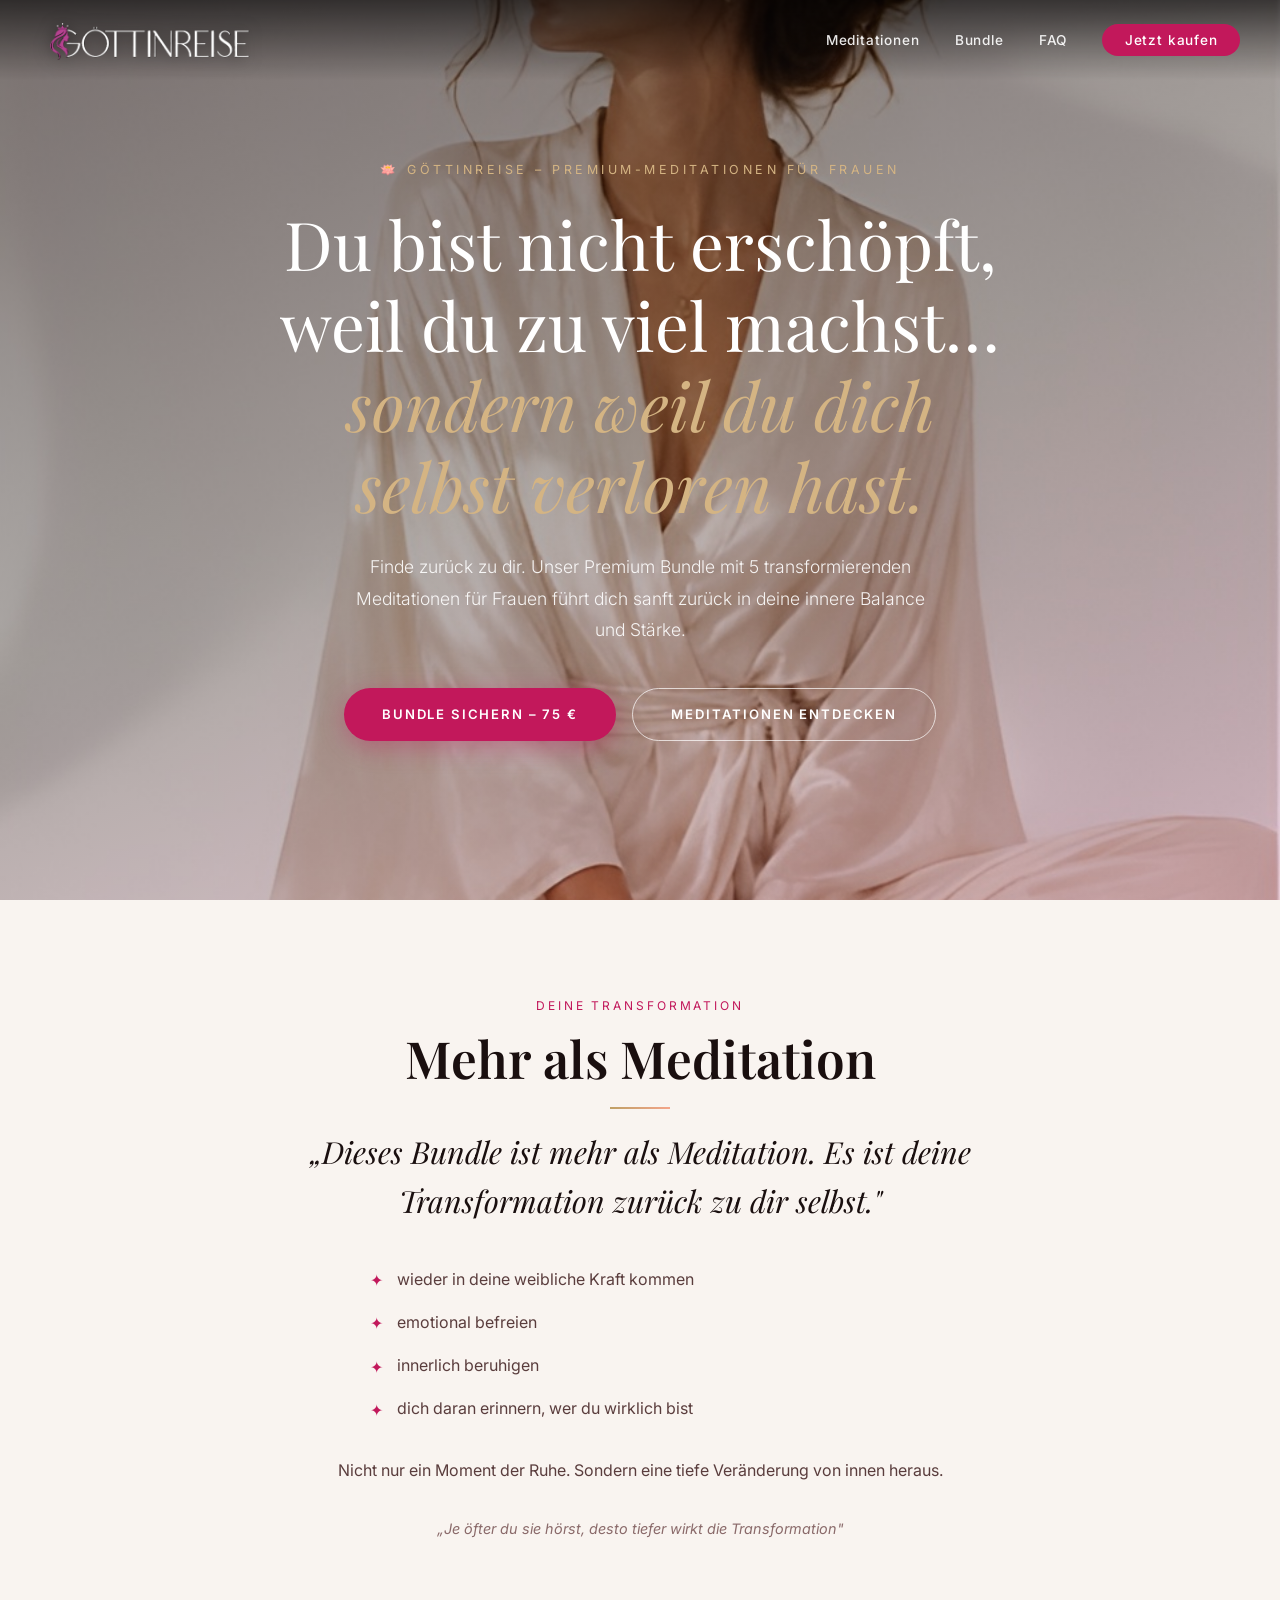
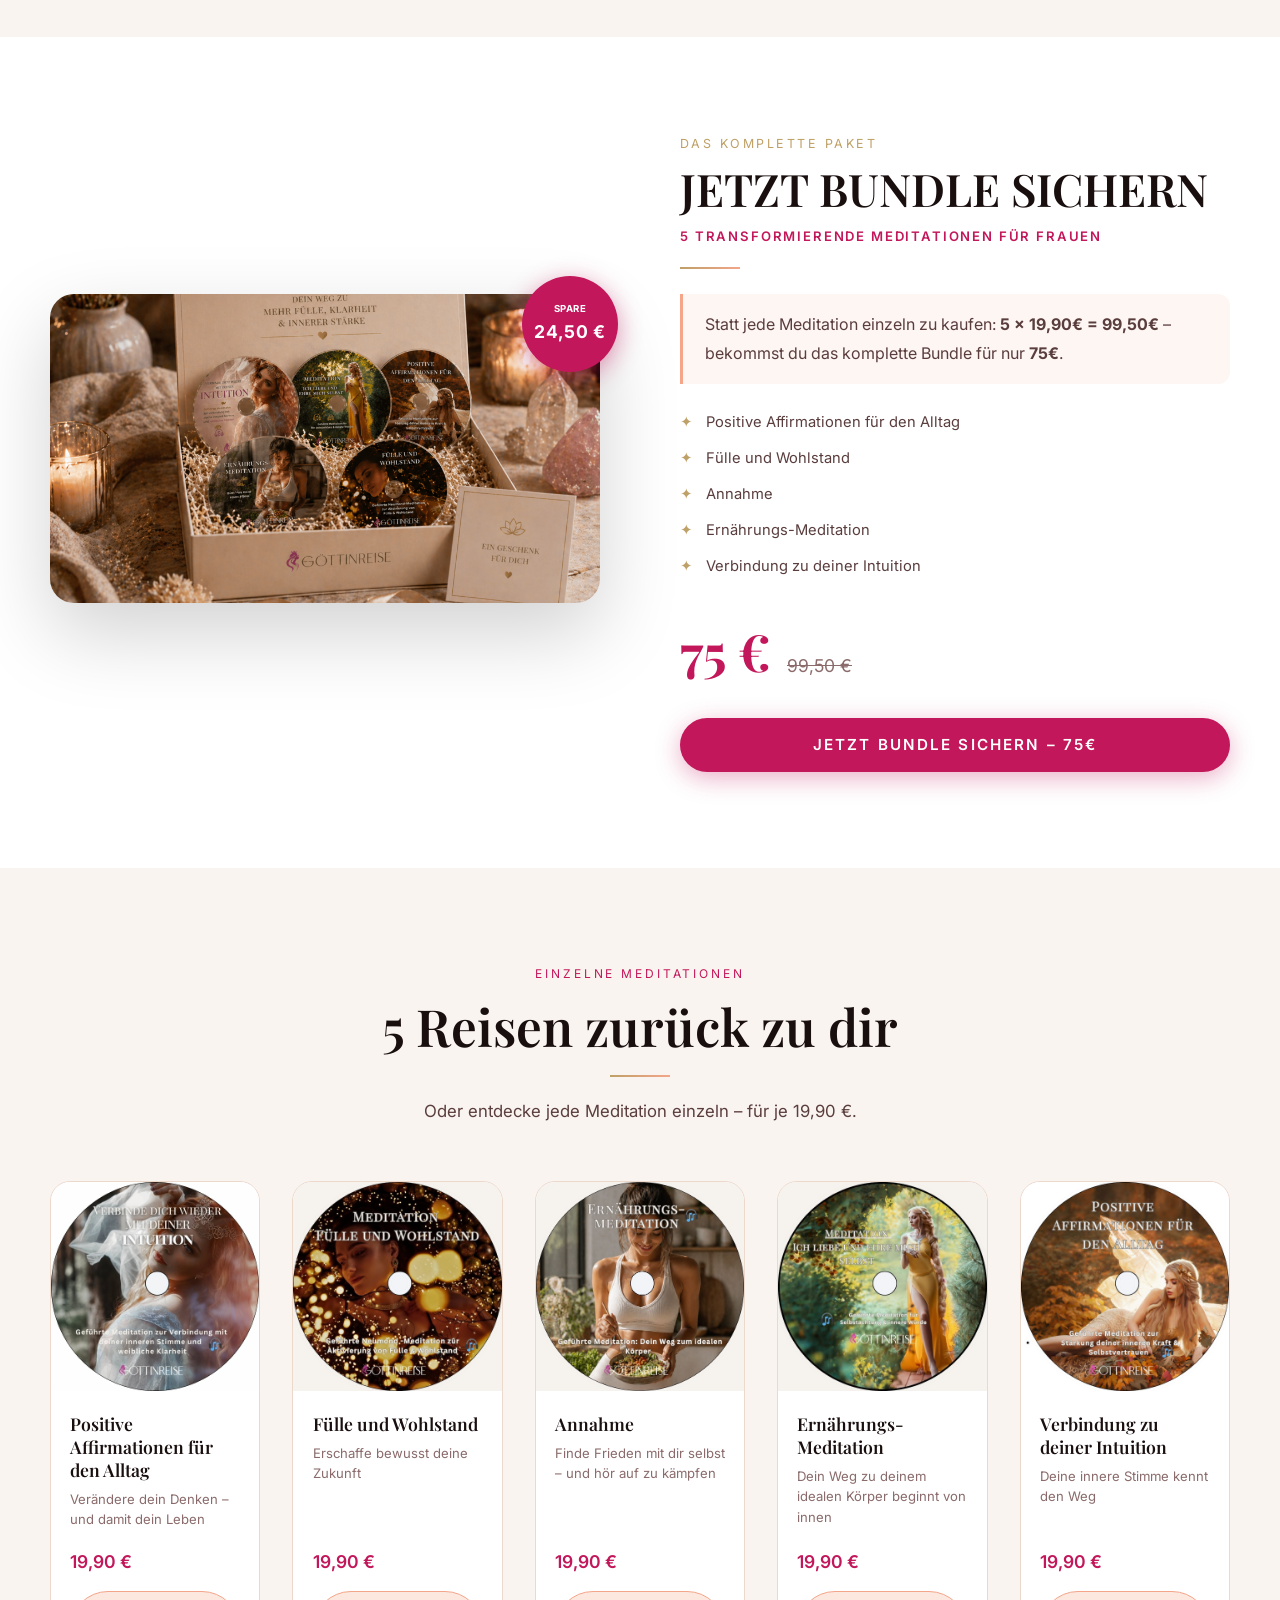
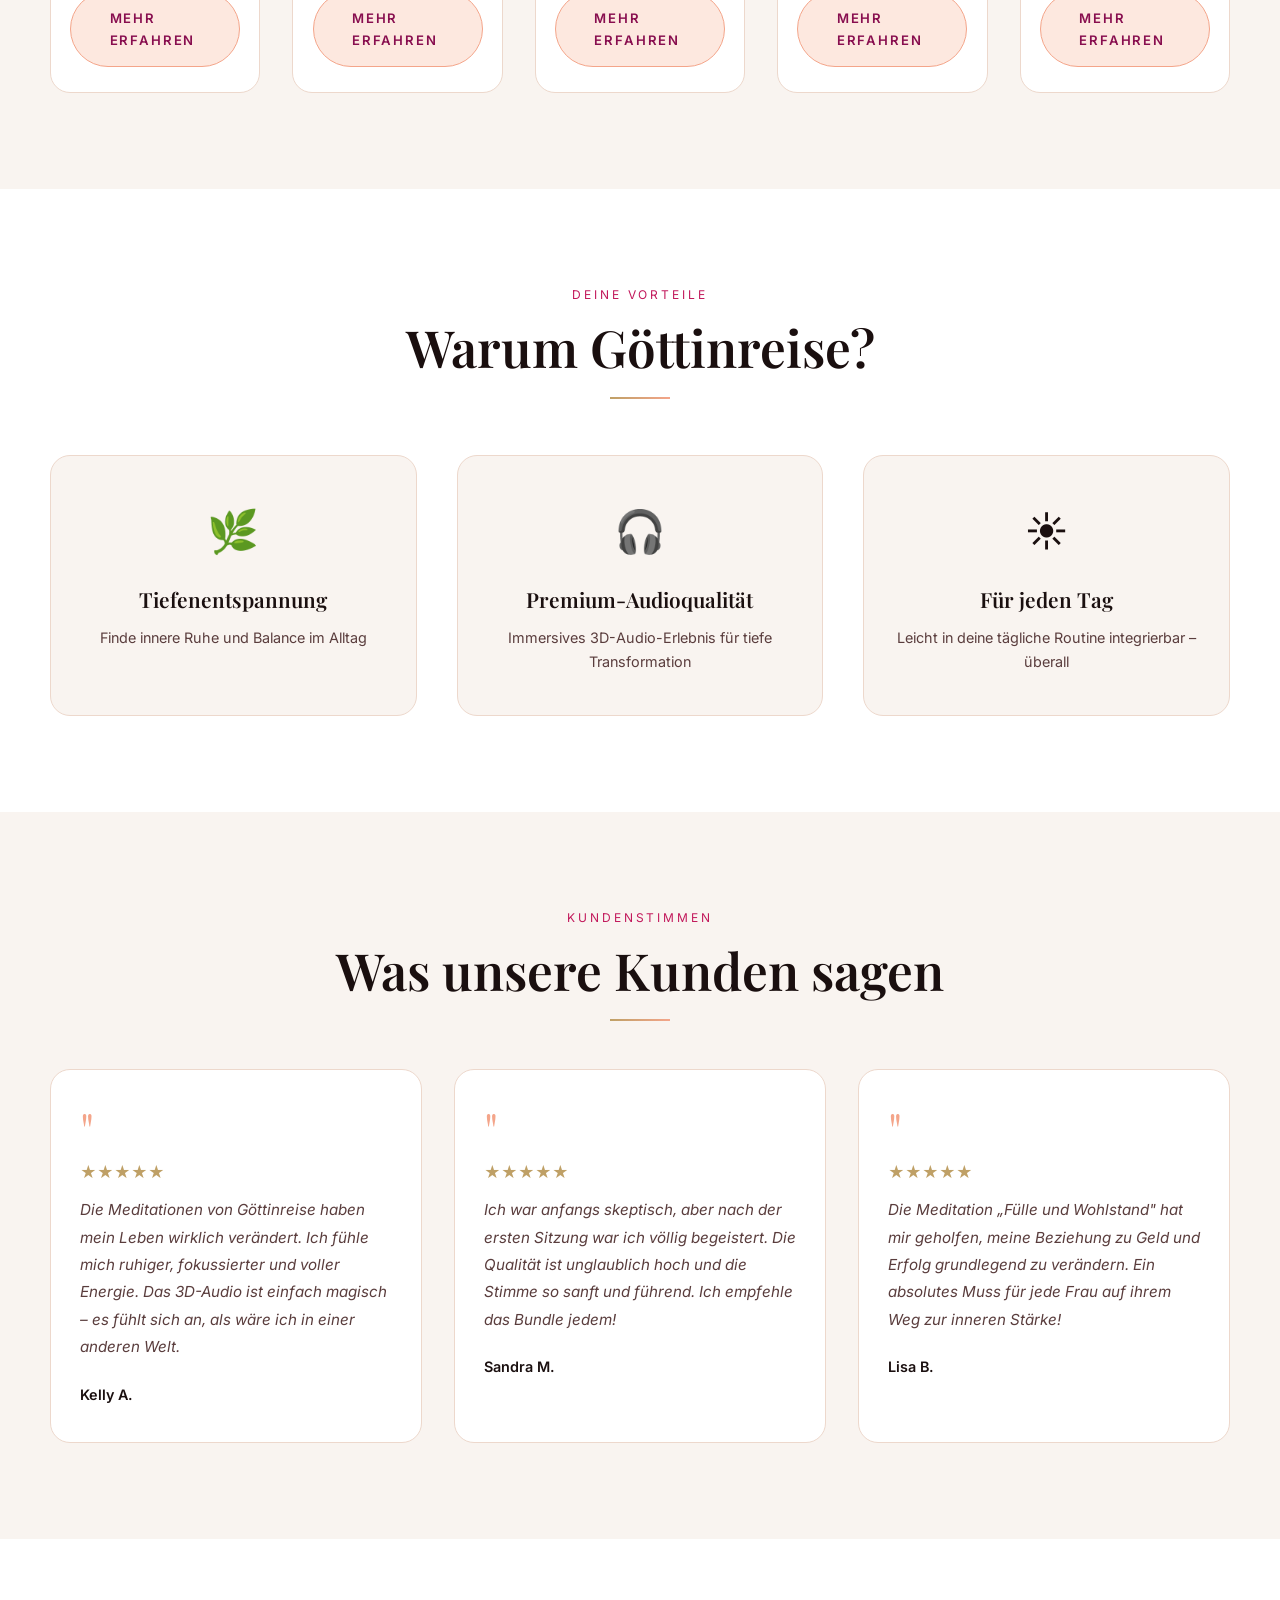
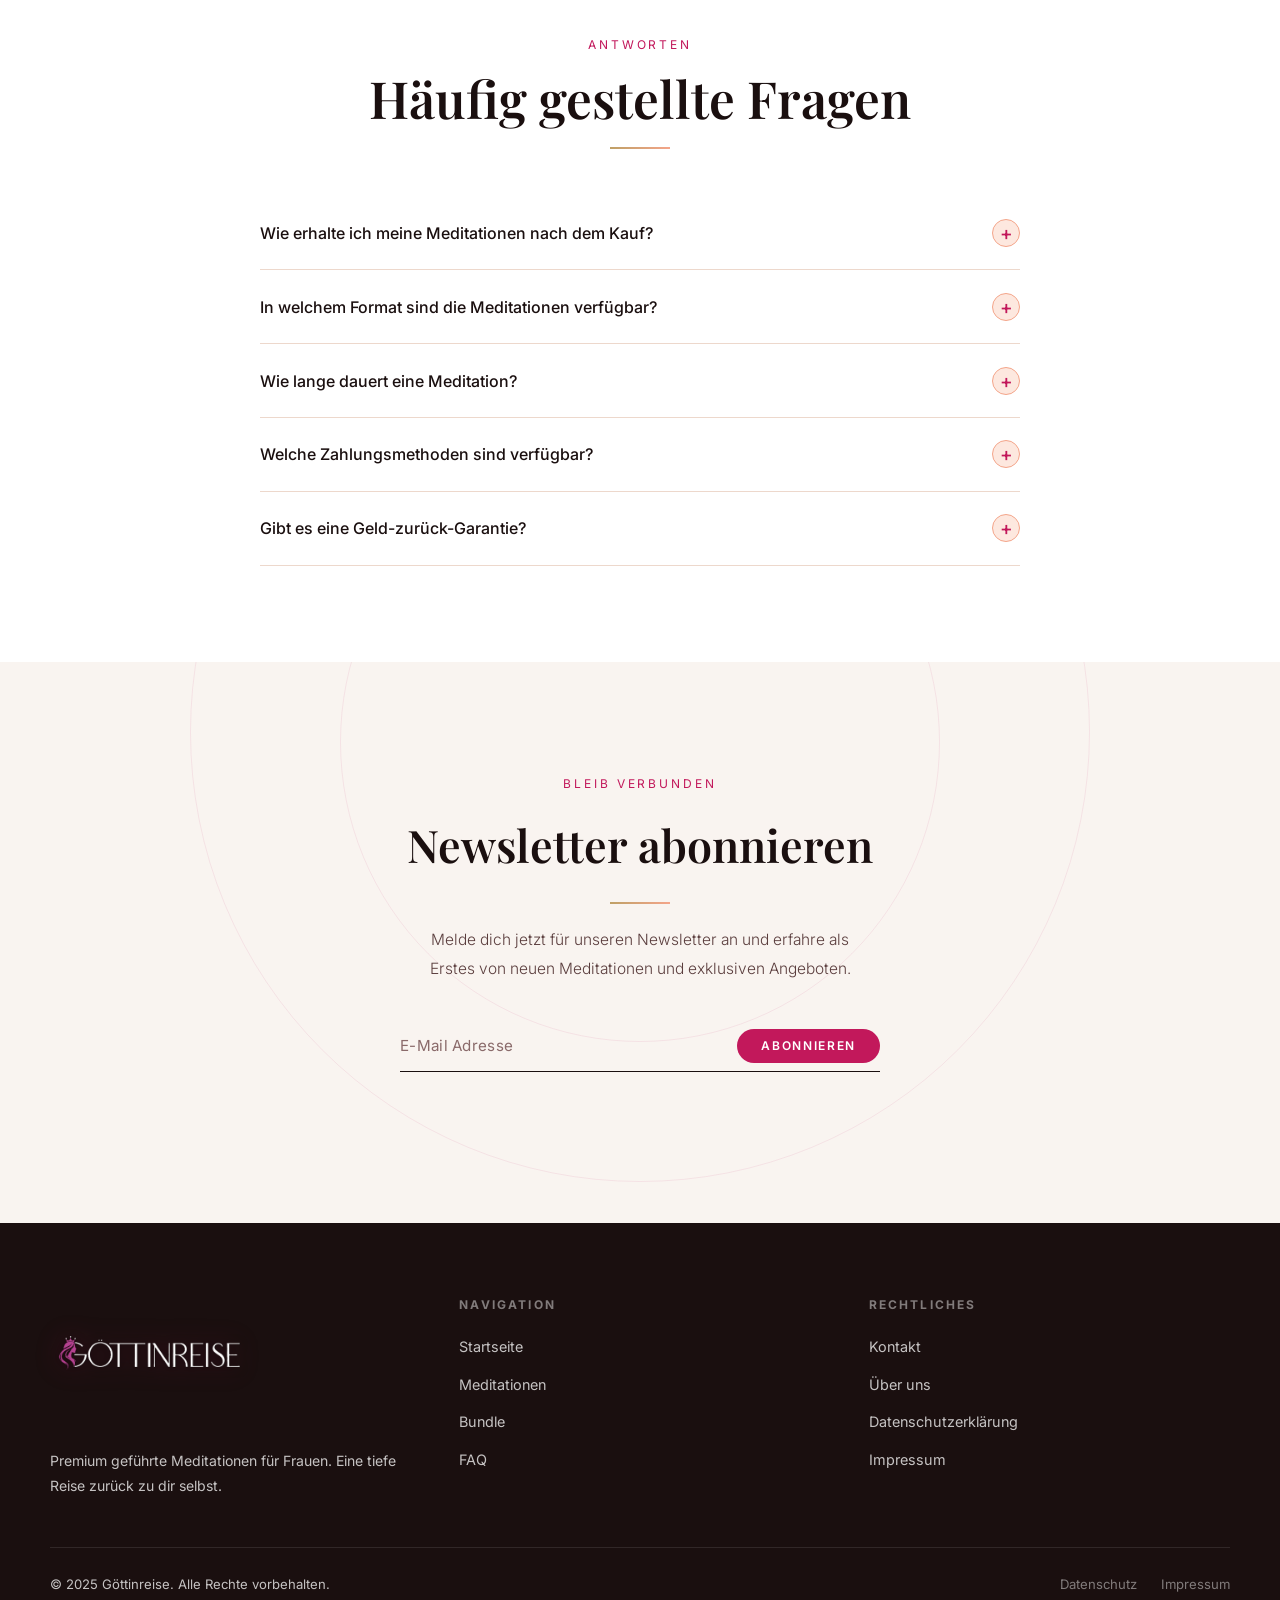
==== index.html @ fdd69be2 "version3.0 added newsletter" ====
<!DOCTYPE html>
<html lang="de">

<head>
  <meta charset="UTF-8" />
  <meta name="viewport" content="width=device-width, initial-scale=1.0" />
  <title>Göttinreise – Premium-Meditationen für Frauen | Innere Stärke & Transformation</title>
  <meta name="description" content="5 transformierende Meditationen für Frauen. Finde zurück zu dir – mit Positive Affirmationen, Fülle & Wohlstand, Annahme, Ernährungs-Meditation und Intuition. Jetzt als Bundle für 75€." />
  <link rel="stylesheet" href="style.css" />
</head>

<body>

  <!-- NAVBAR -->
  <nav class="navbar" id="navbar">
    <a href="index.html" class="nav-logo">
      <!-- logo-white: visible on transparent (hero) state -->
      <img src="images/logo-white.png" alt="Göttinreise Logo" class="logo-white" />
      <!-- logo-black: visible when navbar is solid white (scrolled) -->
      <img src="images/logo-black.png" alt="Göttinreise Logo" class="logo-dark" />
    </a>
    <ul class="nav-links" id="navLinks">
      <li><a href="#meditationen">Meditationen</a></li>
      <li><a href="#bundle">Bundle</a></li>
      <li><a href="#faq">FAQ</a></li>
      <li><a href="#bundle" class="nav-cta">Jetzt kaufen</a></li>
    </ul>
    <button class="nav-burger" id="burger" aria-label="Menü öffnen">
      <span></span><span></span><span></span>
    </button>
  </nav>

  <!-- HERO -->
  <section class="hero" id="home">
    <img src="images/hero.png" alt="Frau meditiert bei Sonnenuntergang" class="hero-img" />
    <div class="hero-overlay"></div>
    <div class="hero-content">
      <span class="hero-eyebrow">🪷 Göttinreise – Premium-Meditationen für Frauen</span>
      <h1 class="hero-title">
        Du bist nicht erschöpft,<br>
        weil du zu viel machst…<br>
        <em>sondern weil du dich selbst verloren hast.</em>
      </h1>
      <p class="hero-sub">Finde zurück zu dir. Unser Premium Bundle mit 5 transformierenden Meditationen für Frauen führt dich sanft zurück in deine innere Balance und Stärke.</p>
      <div class="hero-actions">
        <a href="#bundle" class="btn btn-primary">Bundle sichern – 75 €</a>
        <a href="#meditationen" class="btn btn-outline">Meditationen entdecken</a>
      </div>
    </div>
  </section>

  <!-- VALUE PROPOSITION -->
  <section class="value-section" id="about">
    <div class="section-inner value-inner reveal">
      <span class="eyebrow">Deine Transformation</span>
      <h2 class="section-title center">Mehr als Meditation</h2>
      <div class="divider center"></div>
      <p class="value-quote">„Dieses Bundle ist mehr als Meditation. Es ist deine Transformation zurück zu dir selbst."</p>
      <ul class="value-list">
        <li>wieder in deine weibliche Kraft kommen</li>
        <li>emotional befreien</li>
        <li>innerlich beruhigen</li>
        <li>dich daran erinnern, wer du wirklich bist</li>
      </ul>
      <p style="text-align:center;margin-top:1.6rem;font-size:1rem;color:var(--text-mid);line-height:1.8;">Nicht nur ein Moment der Ruhe. Sondern eine tiefe Veränderung von innen heraus.</p>
      <p class="value-testimonial">„Je öfter du sie hörst, desto tiefer wirkt die Transformation"</p>
    </div>
  </section>

  <!-- BUNDLE OFFER -->
  <section class="bundle-section" id="bundle">
    <div class="section-inner">
      <div class="bundle-grid">
        <div class="bundle-img-wrap reveal">
          <img src="images/bundle.png" alt="Das komplette Göttinreise Bundle – alle 5 Meditationen" />
          <div class="bundle-badge">
            <span>SPARE</span>
            <span class="save">24,50 €</span>
          </div>
        </div>
        <div class="bundle-info reveal">
          <p class="pre-headline">Das komplette Paket</p>
          <h2 class="headline">JETZT BUNDLE SICHERN</h2>
          <p class="subtitle">5 transformierende Meditationen für Frauen</p>
          <div class="divider" style="margin-top:1.2rem"></div>
          <div class="bundle-promo">
            Statt jede Meditation einzeln zu kaufen: <strong>5 × 19,90€ = 99,50€</strong> – bekommst du das komplette Bundle für nur <strong>75€</strong>.
          </div>
          <ul class="bundle-includes">
            <li>Positive Affirmationen für den Alltag</li>
            <li>Fülle und Wohlstand</li>
            <li>Annahme</li>
            <li>Ernährungs-Meditation</li>
            <li>Verbindung zu deiner Intuition</li>
          </ul>
          <div class="bundle-price">
            <span class="now">75 €</span>
            <span class="was">99,50 €</span>
          </div>
          <a href="#" class="btn btn-primary" id="bundle-buy-btn" style="width:100%;justify-content:center;font-size:.95rem">JETZT BUNDLE SICHERN – 75€</a>
        </div>
      </div>
    </div>
  </section>

  <!-- INDIVIDUAL MEDITATIONS -->
  <section class="products-section" id="meditationen">
    <div class="section-inner">
      <div style="text-align:center" class="reveal">
        <span class="eyebrow">Einzelne Meditationen</span>
        <h2 class="section-title center">5 Reisen zurück zu dir</h2>
        <div class="divider center"></div>
        <p class="products-intro">Oder entdecke jede Meditation einzeln – für je 19,90 €.</p>
      </div>

      <div class="products-grid">

        <div class="product-card reveal">
          <img src="images/product1.jpg" alt="Positive Affirmationen für den Alltag" class="product-card-img" />
          <div class="product-card-body">
            <h3 class="product-card-title">Positive Affirmationen für den Alltag</h3>
            <p class="product-card-sub">Verändere dein Denken – und damit dein Leben</p>
            <p class="product-card-price">19,90 €</p>
            <a href="produkt.html?id=1" class="btn btn-secondary">Mehr erfahren</a>
          </div>
        </div>

        <div class="product-card reveal">
          <img src="images/product3.jpg" alt="Fülle und Wohlstand" class="product-card-img" />
          <div class="product-card-body">
            <h3 class="product-card-title">Fülle und Wohlstand</h3>
            <p class="product-card-sub">Erschaffe bewusst deine Zukunft</p>
            <p class="product-card-price">19,90 €</p>
            <a href="produkt.html?id=2" class="btn btn-secondary">Mehr erfahren</a>
          </div>
        </div>

        <div class="product-card reveal">
          <img src="images/product2.jpg" alt="Annahme" class="product-card-img" />
          <div class="product-card-body">
            <h3 class="product-card-title">Annahme</h3>
            <p class="product-card-sub">Finde Frieden mit dir selbst – und hör auf zu kämpfen</p>
            <p class="product-card-price">19,90 €</p>
            <a href="produkt.html?id=3" class="btn btn-secondary">Mehr erfahren</a>
          </div>
        </div>

        <div class="product-card reveal">
          <img src="images/product4.jpg" alt="Ernährungs-Meditation" class="product-card-img" />
          <div class="product-card-body">
            <h3 class="product-card-title">Ernährungs-Meditation</h3>
            <p class="product-card-sub">Dein Weg zu deinem idealen Körper beginnt von innen</p>
            <p class="product-card-price">19,90 €</p>
            <a href="produkt.html?id=4" class="btn btn-secondary">Mehr erfahren</a>
          </div>
        </div>

        <div class="product-card reveal">
          <img src="images/product5.jpg" alt="Verbindung zu deiner Intuition" class="product-card-img" />
          <div class="product-card-body">
            <h3 class="product-card-title">Verbindung zu deiner Intuition</h3>
            <p class="product-card-sub">Deine innere Stimme kennt den Weg</p>
            <p class="product-card-price">19,90 €</p>
            <a href="produkt.html?id=5" class="btn btn-secondary">Mehr erfahren</a>
          </div>
        </div>

      </div>
    </div>
  </section>

  <!-- BENEFITS -->
  <section class="benefits-section" id="vorteile">
    <div class="section-inner">
      <div style="text-align:center" class="reveal">
        <span class="eyebrow">Deine Vorteile</span>
        <h2 class="section-title center">Warum Göttinreise?</h2>
        <div class="divider center"></div>
      </div>
      <div class="benefits-grid">
        <div class="benefit-card reveal">
          <span class="benefit-icon">🌿</span>
          <h3 class="benefit-title">Tiefenentspannung</h3>
          <p class="benefit-text">Finde innere Ruhe und Balance im Alltag</p>
        </div>
        <div class="benefit-card reveal">
          <span class="benefit-icon">🎧</span>
          <h3 class="benefit-title">Premium-Audioqualität</h3>
          <p class="benefit-text">Immersives 3D-Audio-Erlebnis für tiefe Transformation</p>
        </div>
        <div class="benefit-card reveal">
          <span class="benefit-icon">☀️</span>
          <h3 class="benefit-title">Für jeden Tag</h3>
          <p class="benefit-text">Leicht in deine tägliche Routine integrierbar – überall</p>
        </div>
      </div>
    </div>
  </section>

  <!-- TESTIMONIALS -->
  <section class="testimonials-section" id="bewertungen">
    <div class="section-inner">
      <div style="text-align:center" class="reveal">
        <span class="eyebrow">Kundenstimmen</span>
        <h2 class="section-title center">Was unsere Kunden sagen</h2>
        <div class="divider center"></div>
      </div>
      <div class="testimonials-grid">

        <div class="testimonial-card reveal">
          <div class="testimonial-quote">"</div>
          <p class="testimonial-stars">★★★★★</p>
          <p class="testimonial-text">Die Meditationen von Göttinreise haben mein Leben wirklich verändert. Ich fühle mich ruhiger, fokussierter und voller Energie. Das 3D-Audio ist einfach magisch – es fühlt sich an, als wäre ich in einer anderen Welt.</p>
          <p class="testimonial-author">Kelly A.</p>
        </div>

        <div class="testimonial-card reveal">
          <div class="testimonial-quote">"</div>
          <p class="testimonial-stars">★★★★★</p>
          <p class="testimonial-text">Ich war anfangs skeptisch, aber nach der ersten Sitzung war ich völlig begeistert. Die Qualität ist unglaublich hoch und die Stimme so sanft und führend. Ich empfehle das Bundle jedem!</p>
          <p class="testimonial-author">Sandra M.</p>
        </div>

        <div class="testimonial-card reveal">
          <div class="testimonial-quote">"</div>
          <p class="testimonial-stars">★★★★★</p>
          <p class="testimonial-text">Die Meditation „Fülle und Wohlstand" hat mir geholfen, meine Beziehung zu Geld und Erfolg grundlegend zu verändern. Ein absolutes Muss für jede Frau auf ihrem Weg zur inneren Stärke!</p>
          <p class="testimonial-author">Lisa B.</p>
        </div>

      </div>
    </div>
  </section>

  <!-- FAQ -->
  <section class="faq-section" id="faq">
    <div class="section-inner">
      <div style="text-align:center" class="reveal">
        <span class="eyebrow">Antworten</span>
        <h2 class="section-title center">Häufig gestellte Fragen</h2>
        <div class="divider center"></div>
      </div>
      <div class="faq-list">

        <div class="faq-item">
          <button class="faq-question" aria-expanded="false">
            Wie erhalte ich meine Meditationen nach dem Kauf?
            <span class="faq-icon">+</span>
          </button>
          <div class="faq-answer">
            Nach dem Kauf wirst du auf die Danke-Seite weitergeleitet, auf der du deine persönlichen Download-Links sofort findest. Du kannst deine Meditationen direkt herunterladen und jederzeit offline hören.
          </div>
        </div>

        <div class="faq-item">
          <button class="faq-question" aria-expanded="false">
            In welchem Format sind die Meditationen verfügbar?
            <span class="faq-icon">+</span>
          </button>
          <div class="faq-answer">
            Alle Meditationen sind als hochwertige MP3-Dateien in Studioqualität erhältlich. Das Format ist für Kopfhörer optimiert und funktioniert auf allen gängigen Geräten.
          </div>
        </div>

        <div class="faq-item">
          <button class="faq-question" aria-expanded="false">
            Wie lange dauert eine Meditation?
            <span class="faq-icon">+</span>
          </button>
          <div class="faq-answer">
            Jede Meditation dauert zwischen 20 und 35 Minuten – perfekt für eine tägliche Praxis am Morgen oder vor dem Schlafen. Du kannst sie auch unterwegs hören.
          </div>
        </div>

        <div class="faq-item">
          <button class="faq-question" aria-expanded="false">
            Welche Zahlungsmethoden sind verfügbar?
            <span class="faq-icon">+</span>
          </button>
          <div class="faq-answer">
            Wir akzeptieren alle gängigen Kreditkarten, Apple Pay und Google Pay – sicher und verschlüsselt über Stripe verarbeitet.
          </div>
        </div>

        <div class="faq-item">
          <button class="faq-question" aria-expanded="false">
            Gibt es eine Geld-zurück-Garantie?
            <span class="faq-icon">+</span>
          </button>
          <div class="faq-answer">
            Da es sich um digitale Produkte handelt, gilt das gesetzliche Widerrufsrecht bei sofortigem Download nicht. Bei technischen Problemen helfen wir dir gerne weiter – kontaktiere uns einfach über unser Kontaktformular.
          </div>
        </div>

      </div>
    </div>
  </section>


  <!-- NEWSLETTER -->
  <section class="newsletter-section" id="newsletter">
    <div class="section-inner newsletter-inner reveal">
      <span class="eyebrow">Bleib verbunden</span>
      <h2 class="newsletter-title">Newsletter abonnieren</h2>
      <div class="divider center"></div>
      <p class="newsletter-sub">Melde dich jetzt für unseren Newsletter an und erfahre als Erstes von neuen Meditationen und exklusiven Angeboten.</p>

      <form class="newsletter-form" id="newsletter-form"
            action="https://assets.mailerlite.com/jsonp/2330743/forms/186931456507905264/subscribe"
            method="POST">
        <div class="newsletter-field">
          <input
            type="email"
            name="fields[email]"
            id="newsletter-email"
            class="newsletter-input"
            placeholder="E-Mail Adresse"
            required
            autocomplete="email"
          />
          <!-- Required MailerLite hidden fields -->
          <input type="hidden" name="ml-submit" value="1" />
          <input type="hidden" name="anticsrf" value="true" />
          <button type="submit" class="newsletter-btn">Abonnieren</button>
        </div>
        <p class="newsletter-success" id="newsletter-success" aria-live="polite"></p>
      </form>
    </div>
  </section>

  <!-- FOOTER -->

  <footer>
    <div class="footer-inner">
      <div class="footer-brand">
        <div class="footer-image">
          <a href="index.html" class="footer-image">
            <img src="images/logo-white.png" alt="Göttinreise Logo" />
          </a>
        </div>
        <p>Premium geführte Meditationen für Frauen. Eine tiefe Reise zurück zu dir selbst.</p>
      </div>
      <div class="footer-col">
        <h4>Navigation</h4>
        <ul>
          <li><a href="#home">Startseite</a></li>
          <li><a href="#meditationen">Meditationen</a></li>
          <li><a href="#bundle">Bundle</a></li>
          <li><a href="#faq">FAQ</a></li>
        </ul>
      </div>
      <div class="footer-col">
        <h4>Rechtliches</h4>
        <ul>
          <li><a href="kontakt.html">Kontakt</a></li>
          <li><a href="ueber-uns.html">Über uns</a></li>
          <li><a href="datenschutz.html">Datenschutzerklärung</a></li>
          <li><a href="impressum.html">Impressum</a></li>
        </ul>
      </div>
    </div>
    <div class="footer-bottom">
      <span>© 2025 Göttinreise. Alle Rechte vorbehalten.</span>
      <div style="display:flex;gap:1.5rem">
        <a href="datenschutz.html">Datenschutz</a>
        <a href="impressum.html">Impressum</a>
      </div>
    </div>
  </footer>

  <script src="main.js"></script>
</body>

</html>
---- style.css ----
@import url('https://fonts.googleapis.com/css2?family=Playfair+Display:ital,wght@0,400;0,600;0,700;1,400;1,600&family=Inter:wght@300;400;500;600&display=swap');

:root {
  --magenta: #C2185B;
  --magenta-light: #E91E8C;
  --magenta-dark: #880E4F;
  --peach: #F4A58A;
  --peach-light: #FDE8DF;
  --peach-bg: #FDF6F3;
  --white: #FFFFFF;
  --off-white: #FAFAFA;
  --cream: #F9F4F0;
  --gold: #BFA066;
  --gold-light: #D4B483;
  --text-dark: #1A0F0F;
  --text-mid: #5A3D3D;
  --text-light: #8A6A6A;
  --border: #EDD8CC;
  --shadow: rgba(194,24,91,0.12);
}

*,*::before,*::after { box-sizing:border-box; margin:0; padding:0; }
html { scroll-behavior:smooth; }
body { font-family:'Inter',sans-serif; background:var(--off-white); color:var(--text-dark); line-height:1.7; overflow-x:hidden; }

/* ── NAVBAR ── */
.navbar {
  position:fixed; top:0; width:100%; z-index:1000;
  /* Dark gradient for legibility over the hero image */
  background:linear-gradient(to bottom, rgba(0,0,0,0.6) 0%, rgba(0,0,0,0) 100%);
  padding:0 2.5rem;
  display:flex; align-items:center; justify-content:space-between;
  height:80px;
  transition:background .4s, box-shadow .4s, backdrop-filter .4s;
}
.navbar.scrolled {
  background:rgba(255,255,255,0.95);
  backdrop-filter:blur(16px);
  box-shadow:0 4px 30px var(--shadow);
  border-bottom:1px solid var(--border);
}
.nav-logo { display:flex; align-items:center; text-decoration:none; }

/* Dual logo: white version shown by default (transparent state),
   dark/black version shown when navbar has solid white background.
   NOTE: logo-white.png is a 1920×1080 full canvas; logo-black.png is a tight
   986×229 crop — we use width+max-width to normalise their visual sizes. */
.nav-logo .logo-white {
  width:220px; max-width:220px; height:auto; object-fit:contain;
  filter:drop-shadow(0 2px 8px rgba(0,0,0,0.5));
  transition:transform .35s;
  display:block;
}
.nav-logo .logo-dark {
  width:220px; max-width:220px; height:auto; object-fit:contain;
  transition:transform .35s;
  display:none;
}
/* When scrolled: show dark logo, hide white logo */
.navbar.scrolled .nav-logo .logo-white { display:none; }
.navbar.scrolled .nav-logo .logo-dark  { display:block; }

.nav-logo:hover .logo-white { transform:scale(1.06); filter:drop-shadow(0 2px 10px rgba(194,24,91,0.5)); }
.nav-logo:hover .logo-dark  { transform:scale(1.06); }
.nav-links { display:flex; align-items:center; gap:2.2rem; list-style:none; }
.nav-links a {
  text-decoration:none; color:rgba(255,255,255,0.9);
  font-size:.85rem; font-weight:500; letter-spacing:.06em;
  transition:color .25s;
}
.navbar.scrolled .nav-links a { color:var(--text-dark); }
.nav-links a:hover { color:var(--magenta-light) !important; }
.nav-cta {
  background:var(--magenta) !important; color:#fff !important;
  padding:.5rem 1.4rem; border-radius:30px;
  transition:background .25s, transform .2s !important;
}
.nav-cta:hover { background:var(--magenta-dark) !important; transform:translateY(-1px); }
.nav-burger { display:none; flex-direction:column; gap:5px; cursor:pointer; background:none; border:none; padding:.4rem; }
.nav-burger span { display:block; width:24px; height:2px; background:#fff; border-radius:2px; transition:.3s; }
.navbar.scrolled .nav-burger span { background:var(--text-dark); }

/* ── HERO ── */
.hero { position:relative; height:100vh; display:flex; align-items:center; justify-content:center; overflow:hidden; }
.hero-img { position:absolute; inset:0; width:100%; height:100%; object-fit:cover; }
.hero-overlay { position:absolute; inset:0; background:linear-gradient(160deg,rgba(26,15,15,.55) 0%,rgba(26,15,15,.35) 50%,rgba(136,14,79,.2) 100%); }
.hero-content { position:relative; z-index:2; text-align:center; color:#fff; padding:2rem; max-width:820px; animation:fadeUp .9s ease both; }
.hero-eyebrow { font-size:.78rem; letter-spacing:.28em; text-transform:uppercase; color:var(--gold-light); margin-bottom:1.4rem; display:block; }
.hero-title {
  font-family:'Playfair Display',serif;
  font-size:clamp(2.4rem,5.5vw,4.2rem);
  font-weight:400; line-height:1.2; margin-bottom:1.6rem;
}
.hero-title em { font-style:italic; color:var(--gold-light); }
.hero-sub { font-size:clamp(.95rem,2vw,1.1rem); font-weight:300; max-width:600px; margin:0 auto 2.6rem; opacity:.9; line-height:1.8; }
.hero-actions { display:flex; gap:1rem; justify-content:center; flex-wrap:wrap; }

/* ── BUTTONS ── */
.btn {
  display:inline-flex; align-items:center; justify-content:center;
  padding:.9rem 2.4rem; border-radius:50px;
  font-family:'Inter',sans-serif; font-size:.82rem; font-weight:600;
  letter-spacing:.14em; text-transform:uppercase; text-decoration:none;
  border:none; cursor:pointer;
  transition:transform .2s, box-shadow .2s, background .2s;
}
.btn:hover { transform:translateY(-2px); }
.btn-primary { background:var(--magenta); color:#fff; box-shadow:0 6px 24px rgba(194,24,91,.35); }
.btn-primary:hover { background:var(--magenta-dark); box-shadow:0 10px 32px rgba(194,24,91,.5); }
.btn-secondary { background:var(--peach-light); color:var(--magenta-dark); border:1.5px solid var(--peach); }
.btn-secondary:hover { background:var(--peach); color:#fff; }
.btn-outline { background:transparent; color:#fff; border:1.5px solid rgba(255,255,255,.7); }
.btn-outline:hover { background:rgba(255,255,255,.12); }
.btn-ghost { background:transparent; color:var(--magenta); border:1.5px solid var(--magenta); }
.btn-ghost:hover { background:var(--magenta); color:#fff; }

/* ── SECTIONS ── */
section { padding:6rem 1.5rem; }
.section-inner { max-width:1180px; margin:0 auto; }
.eyebrow { font-size:.75rem; letter-spacing:.24em; text-transform:uppercase; color:var(--magenta); margin-bottom:.8rem; display:block; }
.section-title { font-family:'Playfair Display',serif; font-size:clamp(2rem,4.5vw,3.2rem); font-weight:600; line-height:1.15; color:var(--text-dark); }
.section-title.center { text-align:center; }
.divider { width:60px; height:2px; background:linear-gradient(90deg,var(--gold),var(--peach)); margin:1.2rem 0; }
.divider.center { margin:1.2rem auto; }

/* ── BRAND INTRO ── */
.brand-intro { background:var(--white); }
.brand-intro-inner { max-width:800px; margin:0 auto; text-align:center; }
.brand-intro-icon { font-size:2.6rem; margin-bottom:1.2rem; }
.brand-intro p { font-size:1.1rem; color:var(--text-mid); line-height:1.9; font-weight:300; }

/* ── VALUE PROPOSITION ── */
.value-section { background:var(--cream); }
.value-inner { max-width:860px; margin:0 auto; text-align:center; }
.value-quote {
  font-family:'Playfair Display',serif;
  font-size:clamp(1.3rem,3vw,1.9rem);
  font-style:italic; font-weight:400;
  color:var(--text-dark); line-height:1.6;
  margin-bottom:2.5rem;
}
.value-list { list-style:none; display:flex; flex-direction:column; gap:.9rem; margin:2rem auto; max-width:540px; text-align:left; }
.value-list li { display:flex; align-items:flex-start; gap:.9rem; font-size:1rem; color:var(--text-mid); }
.value-list li::before { content:"✦"; color:var(--magenta); flex-shrink:0; margin-top:.1rem; }
.value-testimonial { font-size:.9rem; color:var(--text-light); font-style:italic; margin-top:2rem; }

/* ── BUNDLE ── */
.bundle-section { background:var(--white); }
.bundle-grid { display:grid; grid-template-columns:1fr 1fr; gap:5rem; align-items:center; }
.bundle-img-wrap { position:relative; }
.bundle-img-wrap img { width:100%; border-radius:24px; box-shadow:0 30px 80px rgba(0,0,0,.18); transition:transform .5s; }
.bundle-img-wrap:hover img { transform:scale(1.02); }
.bundle-badge {
  position:absolute; top:-18px; right:-18px;
  background:var(--magenta); color:#fff; border-radius:50%;
  width:96px; height:96px;
  display:flex; flex-direction:column; align-items:center; justify-content:center;
  font-size:.6rem; font-weight:700; letter-spacing:.06em; text-align:center;
  box-shadow:0 6px 24px rgba(194,24,91,.45);
  animation:pulse 2.5s infinite;
}
.bundle-badge .save { font-size:1.1rem; font-weight:700; }
.bundle-info .pre-headline { font-size:.78rem; letter-spacing:.2em; text-transform:uppercase; color:var(--gold); margin-bottom:.5rem; }
.bundle-info .headline { font-family:'Playfair Display',serif; font-size:clamp(1.8rem,3.5vw,2.8rem); font-weight:600; line-height:1.15; color:var(--text-dark); }
.bundle-info .subtitle { font-size:.82rem; letter-spacing:.14em; text-transform:uppercase; color:var(--magenta); margin-top:.7rem; font-weight:600; }
.bundle-promo { margin:1.6rem 0; font-size:1rem; color:var(--text-mid); background:var(--peach-bg); border-left:3px solid var(--peach); padding:1rem 1.4rem; border-radius:0 12px 12px 0; line-height:1.8; }
.bundle-includes { list-style:none; margin:1.4rem 0; display:flex; flex-direction:column; gap:.7rem; }
.bundle-includes li { display:flex; align-items:flex-start; gap:.8rem; font-size:.92rem; color:var(--text-mid); }
.bundle-includes li::before { content:"✦"; color:var(--gold); flex-shrink:0; }
.bundle-price { display:flex; align-items:baseline; gap:1rem; margin:1.8rem 0 1.4rem; }
.bundle-price .now { font-family:'Playfair Display',serif; font-size:3.2rem; font-weight:700; color:var(--magenta); }
.bundle-price .was { font-size:1.1rem; color:var(--text-light); text-decoration:line-through; }

/* ── PRODUCTS GRID ── */
.products-section { background:var(--cream); }
.products-intro { text-align:center; margin-bottom:3.5rem; font-size:1.05rem; color:var(--text-mid); }
.products-grid { display:grid; grid-template-columns:repeat(auto-fill,minmax(210px,1fr)); gap:2rem; }
.product-card { background:var(--white); border:1px solid var(--border); border-radius:20px; overflow:hidden; transition:transform .3s, box-shadow .3s; display:flex; flex-direction:column; }
.product-card:hover { transform:translateY(-8px); box-shadow:0 24px 56px rgba(194,24,91,.14); }
.product-card-img { width:100%; aspect-ratio:1/1; object-fit:cover; transition:transform .5s; }
.product-card:hover .product-card-img { transform:scale(1.05); }
.product-card-body { padding:1.4rem 1.2rem 1.6rem; flex:1; display:flex; flex-direction:column; }
.product-card-title { font-family:'Playfair Display',serif; font-size:1.1rem; font-weight:600; color:var(--text-dark); margin-bottom:.45rem; line-height:1.3; }
.product-card-sub { font-size:.82rem; color:var(--text-light); flex:1; margin-bottom:1.1rem; line-height:1.55; }
.product-card-price { font-size:1.1rem; font-weight:600; color:var(--magenta); margin-bottom:.9rem; }

/* ── BENEFITS ── */
.benefits-section { background:var(--white); }
.benefits-grid { display:grid; grid-template-columns:repeat(3,1fr); gap:2.5rem; margin-top:3.5rem; }
.benefit-card { text-align:center; padding:2.5rem 1.8rem; background:var(--cream); border-radius:20px; border:1px solid var(--border); transition:transform .3s, box-shadow .3s; }
.benefit-card:hover { transform:translateY(-6px); box-shadow:0 16px 40px var(--shadow); }
.benefit-icon { font-size:2.6rem; margin-bottom:1rem; display:block; }
.benefit-title { font-family:'Playfair Display',serif; font-size:1.3rem; font-weight:600; color:var(--text-dark); margin-bottom:.5rem; }
.benefit-text { font-size:.9rem; color:var(--text-mid); }

/* ── TESTIMONIALS ── */
.testimonials-section { background:var(--cream); }
.testimonials-grid { display:grid; grid-template-columns:repeat(3,1fr); gap:2rem; margin-top:3rem; }
.testimonial-card { background:var(--white); border:1px solid var(--border); border-radius:20px; padding:2.2rem 1.8rem; position:relative; transition:box-shadow .3s; }
.testimonial-card:hover { box-shadow:0 12px 40px var(--shadow); }
.testimonial-quote { font-size:3rem; color:var(--peach); font-family:'Playfair Display',serif; line-height:1; margin-bottom:.4rem; }
.testimonial-text { font-size:.95rem; color:var(--text-mid); line-height:1.8; margin-bottom:1.4rem; font-style:italic; }
.testimonial-stars { color:var(--gold); font-size:1rem; margin-bottom:.6rem; }
.testimonial-author { font-weight:600; color:var(--text-dark); font-size:.9rem; }

/* ── FAQ ── */
.faq-section { background:var(--white); }
.faq-list { max-width:760px; margin:3rem auto 0; }
.faq-item { border-bottom:1px solid var(--border); overflow:hidden; }
.faq-question { width:100%; background:none; border:none; cursor:pointer; display:flex; align-items:center; justify-content:space-between; padding:1.4rem 0; font-family:'Inter',sans-serif; font-size:1rem; font-weight:500; color:var(--text-dark); text-align:left; transition:color .25s; }
.faq-question:hover { color:var(--magenta); }
.faq-icon { width:28px; height:28px; border-radius:50%; background:var(--peach-light); border:1px solid var(--peach); display:flex; align-items:center; justify-content:center; font-size:1.2rem; color:var(--magenta); transition:transform .3s, background .3s; flex-shrink:0; }
.faq-item.open .faq-icon { transform:rotate(45deg); background:var(--magenta); color:#fff; }
.faq-answer { max-height:0; overflow:hidden; transition:max-height .4s ease, padding .3s; font-size:.95rem; color:var(--text-mid); line-height:1.8; padding:0; }
.faq-item.open .faq-answer { max-height:300px; padding-bottom:1.4rem; }

/* ── FOOTER ── */
footer { background:var(--text-dark); color:rgba(255,255,255,.75); padding:4.5rem 1.5rem 2rem; }
.footer-inner { max-width:1180px; margin:0 auto; display:grid; grid-template-columns:1fr 1fr 1fr; gap:3rem; margin-bottom:3rem; }
.footer-image { display:inline-block; margin-bottom:1rem; text-decoration:none; }
.footer-image img { width:200px; height:auto; display:block; filter:drop-shadow(0 1px 4px rgba(0,0,0,.5)) drop-shadow(0 0 12px rgba(194,24,91,.25)); transition:transform .35s, filter .35s; }
.footer-image:hover img { transform:scale(1.08); filter:drop-shadow(0 2px 8px rgba(0,0,0,.4)) drop-shadow(0 0 20px rgba(194,24,91,.45)); }
.footer-brand p { font-size:.88rem; line-height:1.8; }
.footer-col h4 { font-size:.75rem; letter-spacing:.18em; text-transform:uppercase; color:rgba(255,255,255,.45); margin-bottom:1.1rem; }
.footer-col ul { list-style:none; }
.footer-col ul li { margin-bottom:.65rem; }
.footer-col ul a { text-decoration:none; color:rgba(255,255,255,.75); font-size:.9rem; transition:color .25s; }
.footer-col ul a:hover { color:var(--peach); }
.footer-bottom { border-top:1px solid rgba(255,255,255,.1); padding-top:1.6rem; max-width:1180px; margin:0 auto; display:flex; justify-content:space-between; align-items:center; font-size:.82rem; flex-wrap:wrap; gap:.5rem; }
.footer-bottom a { color:rgba(255,255,255,.45); text-decoration:none; transition:color .25s; }
.footer-bottom a:hover { color:var(--peach); }

/* ── PRODUCT DETAIL PAGE ── */
.product-page { padding-top:80px; min-height:100vh; background:var(--off-white); }
.product-page-inner { max-width:1100px; margin:0 auto; padding:4rem 1.5rem; display:grid; grid-template-columns:1fr 1fr; gap:5rem; align-items:start; }
.product-page-img { width:100%; border-radius:24px; box-shadow:0 30px 80px rgba(0,0,0,.18); position:sticky; top:100px; }
.product-page-info { padding-top:.5rem; }
.product-page-tag { display:inline-block; background:var(--peach-light); color:var(--magenta-dark); border-radius:20px; padding:.3rem 1rem; font-size:.75rem; font-weight:600; letter-spacing:.1em; text-transform:uppercase; margin-bottom:1.4rem; }
.product-page-title { font-family:'Playfair Display',serif; font-size:clamp(1.8rem,3.5vw,2.8rem); font-weight:600; line-height:1.2; color:var(--text-dark); margin-bottom:.6rem; }
.product-page-sub { font-size:1.05rem; color:var(--text-mid); margin-bottom:.4rem; font-style:italic; }
.product-page-tagline { font-size:.92rem; color:var(--text-light); margin-bottom:1.5rem; }
.product-page-price { font-family:'Playfair Display',serif; font-size:3rem; font-weight:700; color:var(--magenta); margin-bottom:1.6rem; }
.product-page-badges { display:flex; gap:.7rem; flex-wrap:wrap; margin-bottom:2rem; }
.badge { display:flex; align-items:center; gap:.4rem; background:var(--cream); border:1px solid var(--border); border-radius:20px; padding:.4rem 1rem; font-size:.8rem; color:var(--text-mid); font-weight:500; }
.product-buy-btn { width:100%; justify-content:center; font-size:.95rem; padding:1.1rem 2rem; margin-bottom:1.4rem; }
.product-trust { padding:1.2rem 1.5rem; background:var(--peach-bg); border-radius:14px; font-size:.86rem; color:var(--text-mid); line-height:2; }
.product-trust a { color:var(--magenta); text-decoration:none; }

/* Product content accordion-style sections */
.product-sections { margin-top:3rem; border-top:1px solid var(--border); }
.product-section { border-bottom:1px solid var(--border); overflow:hidden; }
.product-section-toggle { width:100%; background:none; border:none; cursor:pointer; display:flex; align-items:center; justify-content:space-between; padding:1.3rem 0; font-family:'Playfair Display',serif; font-size:1.1rem; font-weight:600; color:var(--text-dark); text-align:left; transition:color .25s; }
.product-section-toggle:hover { color:var(--magenta); }
.product-section-toggle .ps-icon { font-size:1.4rem; color:var(--magenta); transition:transform .3s; flex-shrink:0; font-style:normal; }
.product-section.open .ps-icon { transform:rotate(45deg); }
.product-section-body { max-height:0; overflow:hidden; transition:max-height .45s ease, padding .3s; }
.product-section.open .product-section-body { max-height:700px; padding-bottom:1.6rem; }
.product-section-body p { font-size:.95rem; color:var(--text-mid); line-height:1.85; margin-bottom:.8rem; }
.product-section-body ul { list-style:none; display:flex; flex-direction:column; gap:.65rem; margin-top:.4rem; }
.product-section-body ul li { display:flex; align-items:flex-start; gap:.8rem; font-size:.93rem; color:var(--text-mid); line-height:1.6; }
.product-section-body ul li::before { content:"✦"; color:var(--magenta); flex-shrink:0; font-size:.75rem; margin-top:.2rem; }

/* Related products */
.related-section { padding:4rem 1.5rem 5rem; }
.product-back { display:inline-flex; align-items:center; gap:.4rem; text-decoration:none; color:var(--text-light); font-size:.88rem; margin-bottom:1.4rem; transition:color .25s; }
.product-back:hover { color:var(--magenta); }

/* ── DANKE PAGE ── */
.danke-page { min-height:100vh; display:flex; flex-direction:column; align-items:center; justify-content:center; padding:6rem 1.5rem 4rem; background:var(--off-white); text-align:center; }
.danke-check { width:90px; height:90px; border-radius:50%; background:linear-gradient(135deg,var(--magenta),var(--magenta-dark)); display:flex; align-items:center; justify-content:center; margin:0 auto 2rem; box-shadow:0 10px 40px rgba(194,24,91,.35); animation:scaleIn .6s ease both; }
.danke-check svg { width:44px; height:44px; stroke:#fff; fill:none; }
@keyframes scaleIn { from{opacity:0;transform:scale(0.5)} to{opacity:1;transform:scale(1)} }
.danke-title { font-family:'Playfair Display',serif; font-size:clamp(2rem,5vw,3.2rem); font-weight:600; color:var(--text-dark); margin-bottom:1rem; }
.danke-sub { font-size:1.1rem; color:var(--text-mid); max-width:560px; margin:0 auto 3rem; line-height:1.8; }
.downloads-grid { display:grid; grid-template-columns:repeat(auto-fill,minmax(260px,1fr)); gap:1.2rem; max-width:900px; width:100%; margin:0 auto 3rem; text-align:left; }
.download-card { background:var(--white); border:1px solid var(--border); border-radius:16px; padding:1.5rem 1.4rem; display:flex; align-items:center; gap:1.1rem; transition:box-shadow .3s, transform .3s; }
.download-card:hover { box-shadow:0 10px 30px var(--shadow); transform:translateY(-3px); }
.download-icon { width:46px; height:46px; border-radius:12px; background:var(--peach-bg); display:flex; align-items:center; justify-content:center; font-size:1.4rem; flex-shrink:0; }
.download-info h4 { font-family:'Playfair Display',serif; font-size:.95rem; font-weight:600; color:var(--text-dark); margin-bottom:.2rem; }
.download-info p { font-size:.78rem; color:var(--text-light); }
.download-btn { display:inline-flex; align-items:center; gap:.4rem; margin-top:.6rem; font-size:.78rem; font-weight:600; color:var(--magenta); text-decoration:none; letter-spacing:.06em; text-transform:uppercase; transition:color .2s; }
.download-btn:hover { color:var(--magenta-dark); }

/* ── NEWSLETTER ── */
.newsletter-section {
  background: var(--cream);
  padding: 7rem 1.5rem;
  text-align: center;
  position: relative;
  overflow: hidden;
}
/* Subtle decorative rings behind the content */
.newsletter-section::before,
.newsletter-section::after {
  content: '';
  position: absolute;
  border-radius: 50%;
  border: 1px solid rgba(194,24,91,0.08);
  pointer-events: none;
}
.newsletter-section::before { width:600px; height:600px; top:-220px; left:50%; transform:translateX(-50%); }
.newsletter-section::after  { width:900px; height:900px; top:-380px; left:50%; transform:translateX(-50%); }

.newsletter-inner { max-width:580px; margin:0 auto; position:relative; z-index:1; }
.newsletter-title {
  font-family:'Playfair Display',serif;
  font-size: clamp(2rem,4vw,2.8rem);
  font-weight: 600;
  color: var(--text-dark);
  margin-bottom: .5rem;
}
.newsletter-sub {
  font-size: .97rem;
  color: var(--text-mid);
  line-height: 1.85;
  max-width: 460px;
  margin: 1.4rem auto 2.8rem;
  font-weight: 300;
}
.newsletter-form { width:100%; }
.newsletter-field {
  display: flex;
  align-items: center;
  gap: 0;
  border-bottom: 1.5px solid var(--text-dark);
  padding-bottom: .5rem;
  max-width: 480px;
  margin: 0 auto 1.2rem;
  transition: border-color .3s;
}
.newsletter-field:focus-within { border-color: var(--magenta); }
.newsletter-input {
  flex: 1;
  background: transparent;
  border: none;
  outline: none;
  font-family: 'Inter', sans-serif;
  font-size: .95rem;
  font-weight: 400;
  color: var(--text-dark);
  padding: .3rem .5rem .3rem 0;
  letter-spacing: .02em;
}
.newsletter-input::placeholder { color: var(--text-light); }
.newsletter-btn {
  background: var(--magenta);
  color: #fff;
  border: none;
  cursor: pointer;
  font-family: 'Inter', sans-serif;
  font-size: .75rem;
  font-weight: 600;
  letter-spacing: .14em;
  text-transform: uppercase;
  padding: .6rem 1.5rem;
  border-radius: 30px;
  flex-shrink: 0;
  transition: background .25s, transform .2s, box-shadow .25s;
}
.newsletter-btn:hover {
  background: var(--magenta-dark);
  transform: translateY(-1px);
  box-shadow: 0 6px 20px rgba(194,24,91,.3);
}
.newsletter-btn:active { transform: translateY(0); }
.newsletter-success {
  font-size: .9rem;
  color: var(--magenta);
  font-weight: 500;
  letter-spacing: .04em;
  min-height: 1.4em;
  opacity: 0;
  transform: translateY(6px);
  transition: opacity .4s, transform .4s;
}
.newsletter-success.visible {
  opacity: 1;
  transform: translateY(0);
}

/* ── ANIMATIONS ── */
@keyframes fadeUp { from{opacity:0;transform:translateY(30px)} to{opacity:1;transform:translateY(0)} }
@keyframes pulse { 0%,100%{transform:scale(1)} 50%{transform:scale(1.06)} }
.reveal { opacity:0; transform:translateY(28px); transition:opacity .7s ease, transform .7s ease; }
.reveal.visible { opacity:1; transform:translateY(0); }

/* ── RESPONSIVE ── */
@media(max-width:1000px) {
  .bundle-grid { grid-template-columns:1fr; gap:3rem; }
  .product-page-inner { grid-template-columns:1fr; gap:2.5rem; }
  .product-page-img { position:static; }
}
@media(max-width:900px) {
  .benefits-grid,.testimonials-grid { grid-template-columns:1fr 1fr; }
  .footer-inner { grid-template-columns:1fr 1fr; }
  .products-grid { grid-template-columns:repeat(2,1fr); }
}

/* ── MOBILE (≤768px) ── */
@media(max-width:768px) {

  /* 1. Hero: push content below the floating header so nothing overlaps */
  .hero { align-items:flex-start; }
  .hero-content {
    padding-top:130px;   /* clears the 80px navbar + breathing room */
    padding-left:1.4rem;
    padding-right:1.4rem;
    max-width:100%;
  }

  /* 2. Hero typography: smaller, looser, and with text-shadow for contrast */
  .hero-eyebrow {
    font-size:.72rem;
    text-shadow:0 2px 5px rgba(0,0,0,0.45);
  }
  .hero-title {
    font-size:2rem;   /* override clamp — phone-safe fixed size */
    line-height:1.3;
    text-shadow:0 2px 5px rgba(0,0,0,0.4);
  }
  .hero-title em { text-shadow:0 2px 5px rgba(0,0,0,0.4); }
  .hero-sub {
    font-size:.95rem;
    line-height:1.8;
    text-shadow:0 1px 4px rgba(0,0,0,0.35);
    margin-bottom:2rem;
  }

  /* 3. Section padding: breathing room on left & right edges */
  section { padding:3.5rem 1.5rem; }
  .section-inner { padding:0; }   /* inner already constrained by section padding */

  /* 4. Bullet alignment: ensure star icon doesn't drift off-axis */
  .value-list li,
  .bundle-includes li,
  .product-section-body ul li {
    align-items:flex-start;
    gap:.75rem;
  }
  .value-list li::before,
  .bundle-includes li::before,
  .product-section-body ul li::before {
    margin-top:.18rem;  /* fine-tune vertical alignment with first text line */
    flex-shrink:0;
  }
}

/* ── SMALL PHONES (≤620px) ── */
@media(max-width:620px) {
  /* Navbar */
  .navbar { padding:0 1rem; }
  /* Shrink logos so they don't crowd the burger on small screens */
  .nav-logo .logo-white,
  .nav-logo .logo-dark { width:160px; }

  /* Mobile nav menu */
  .nav-links { display:none; position:fixed; top:80px; left:0; width:100%; background:#fff; flex-direction:column; padding:1.5rem; gap:1.2rem; border-bottom:1px solid var(--border); }
  .nav-links.open { display:flex; }
  .nav-links a { color:var(--text-dark) !important; }
  .nav-burger { display:flex; }

  /* Grids */
  .benefits-grid,.testimonials-grid { grid-template-columns:1fr; }
  .footer-inner { grid-template-columns:1fr; }
  .products-grid { grid-template-columns:1fr; }
  .downloads-grid { grid-template-columns:1fr; }

  /* Misc */
  .bundle-badge { width:74px; height:74px; }
}
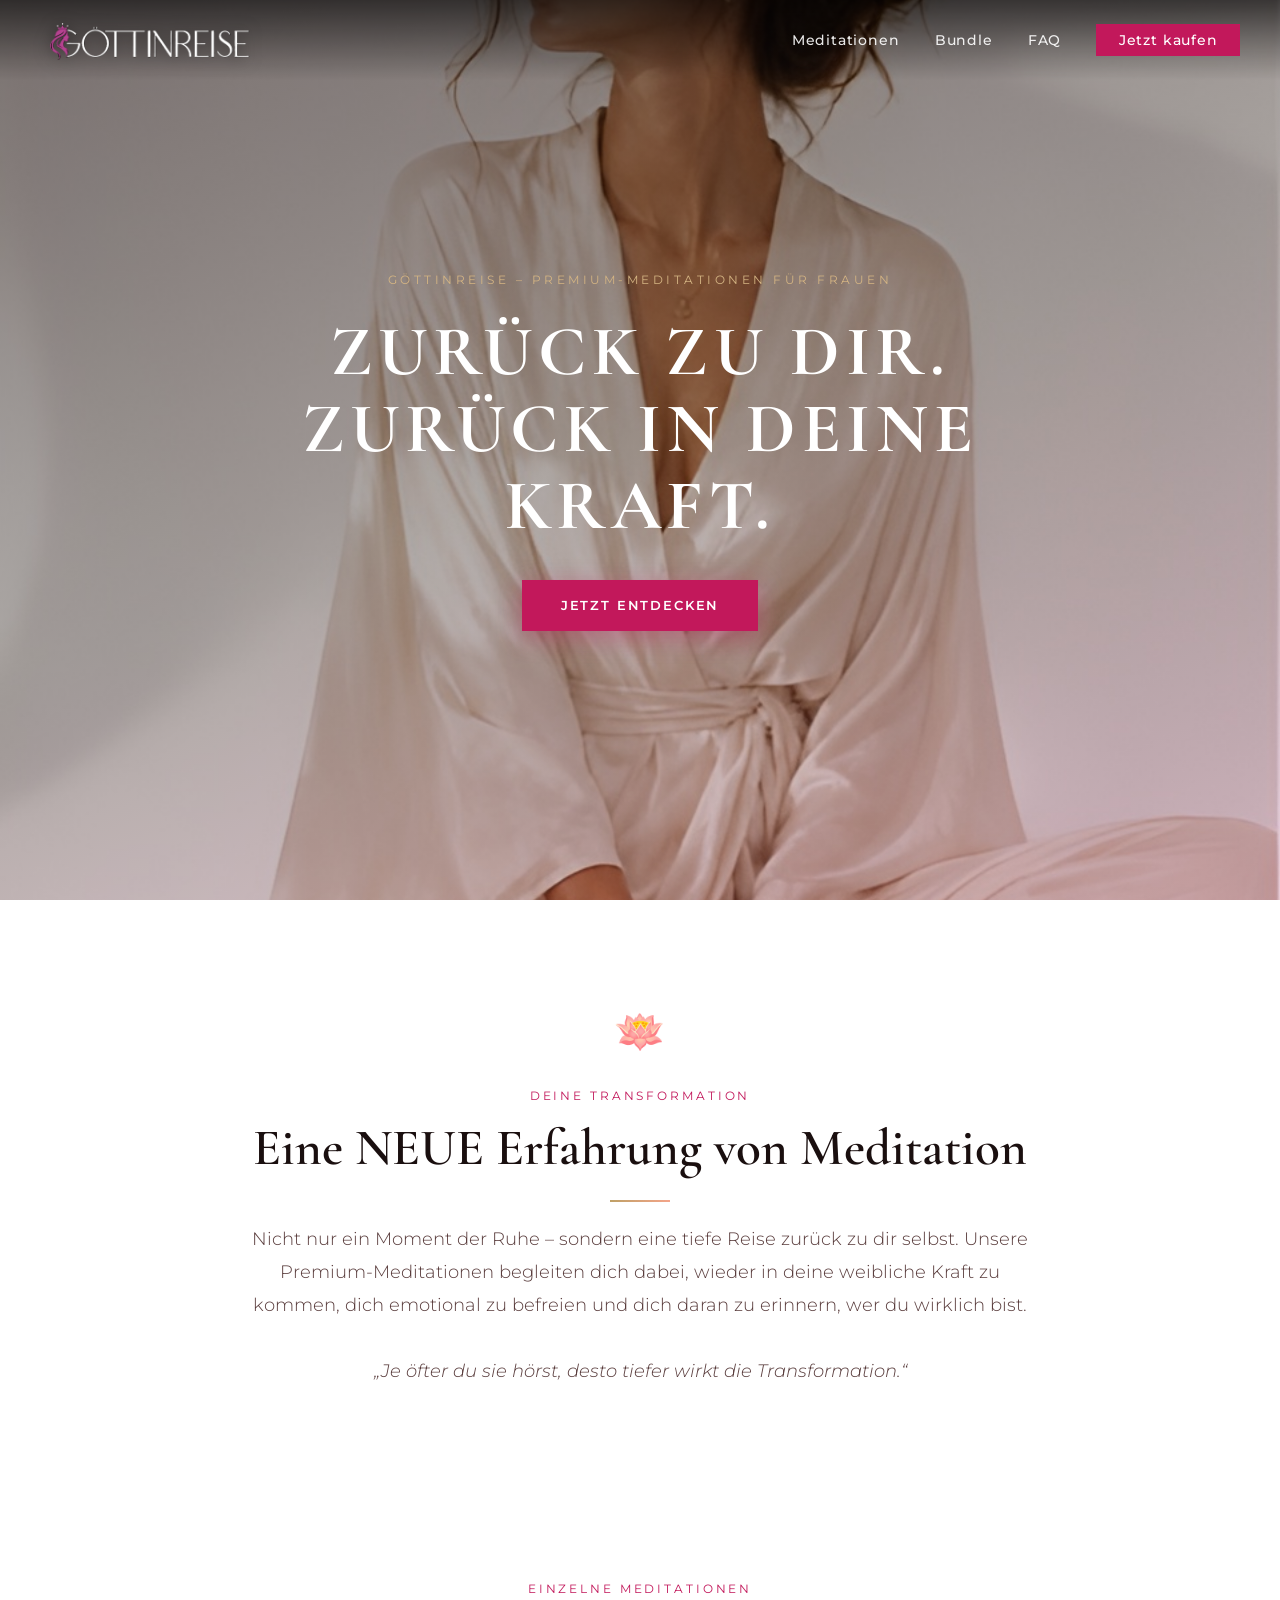
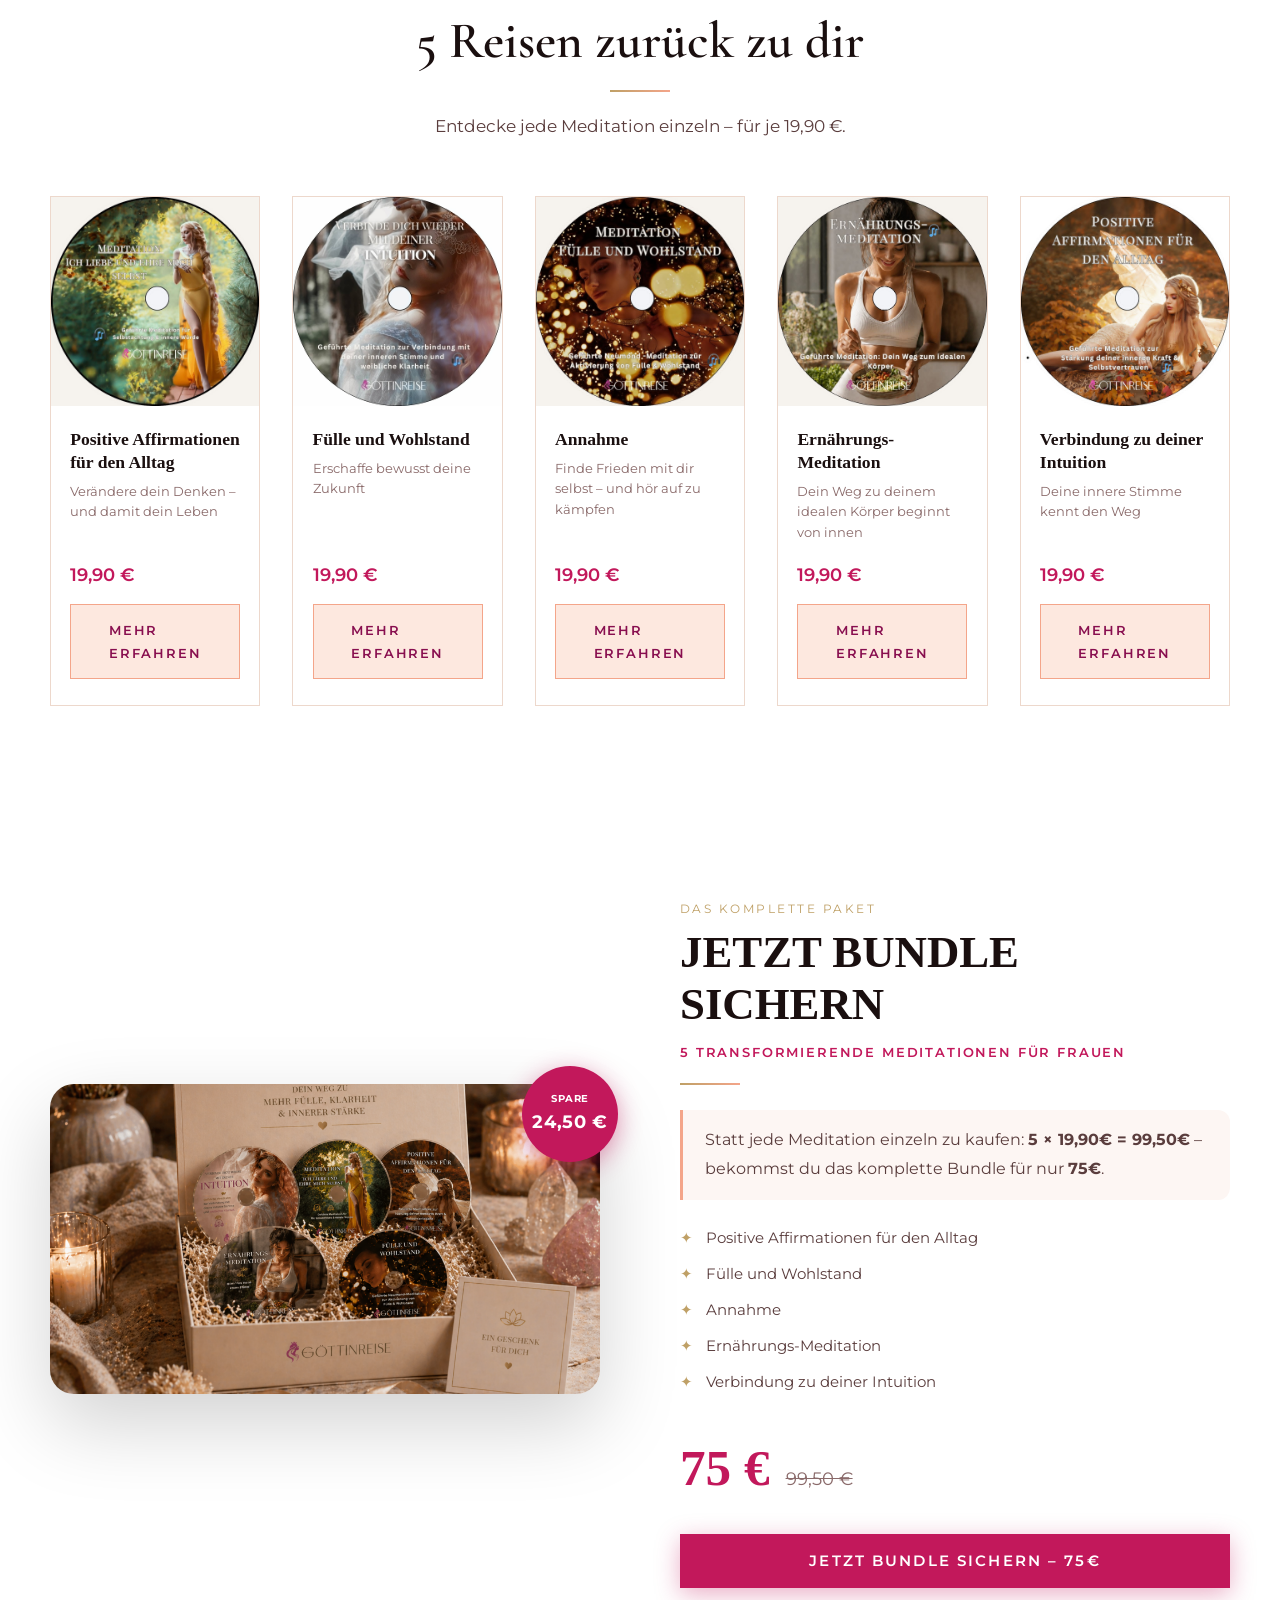
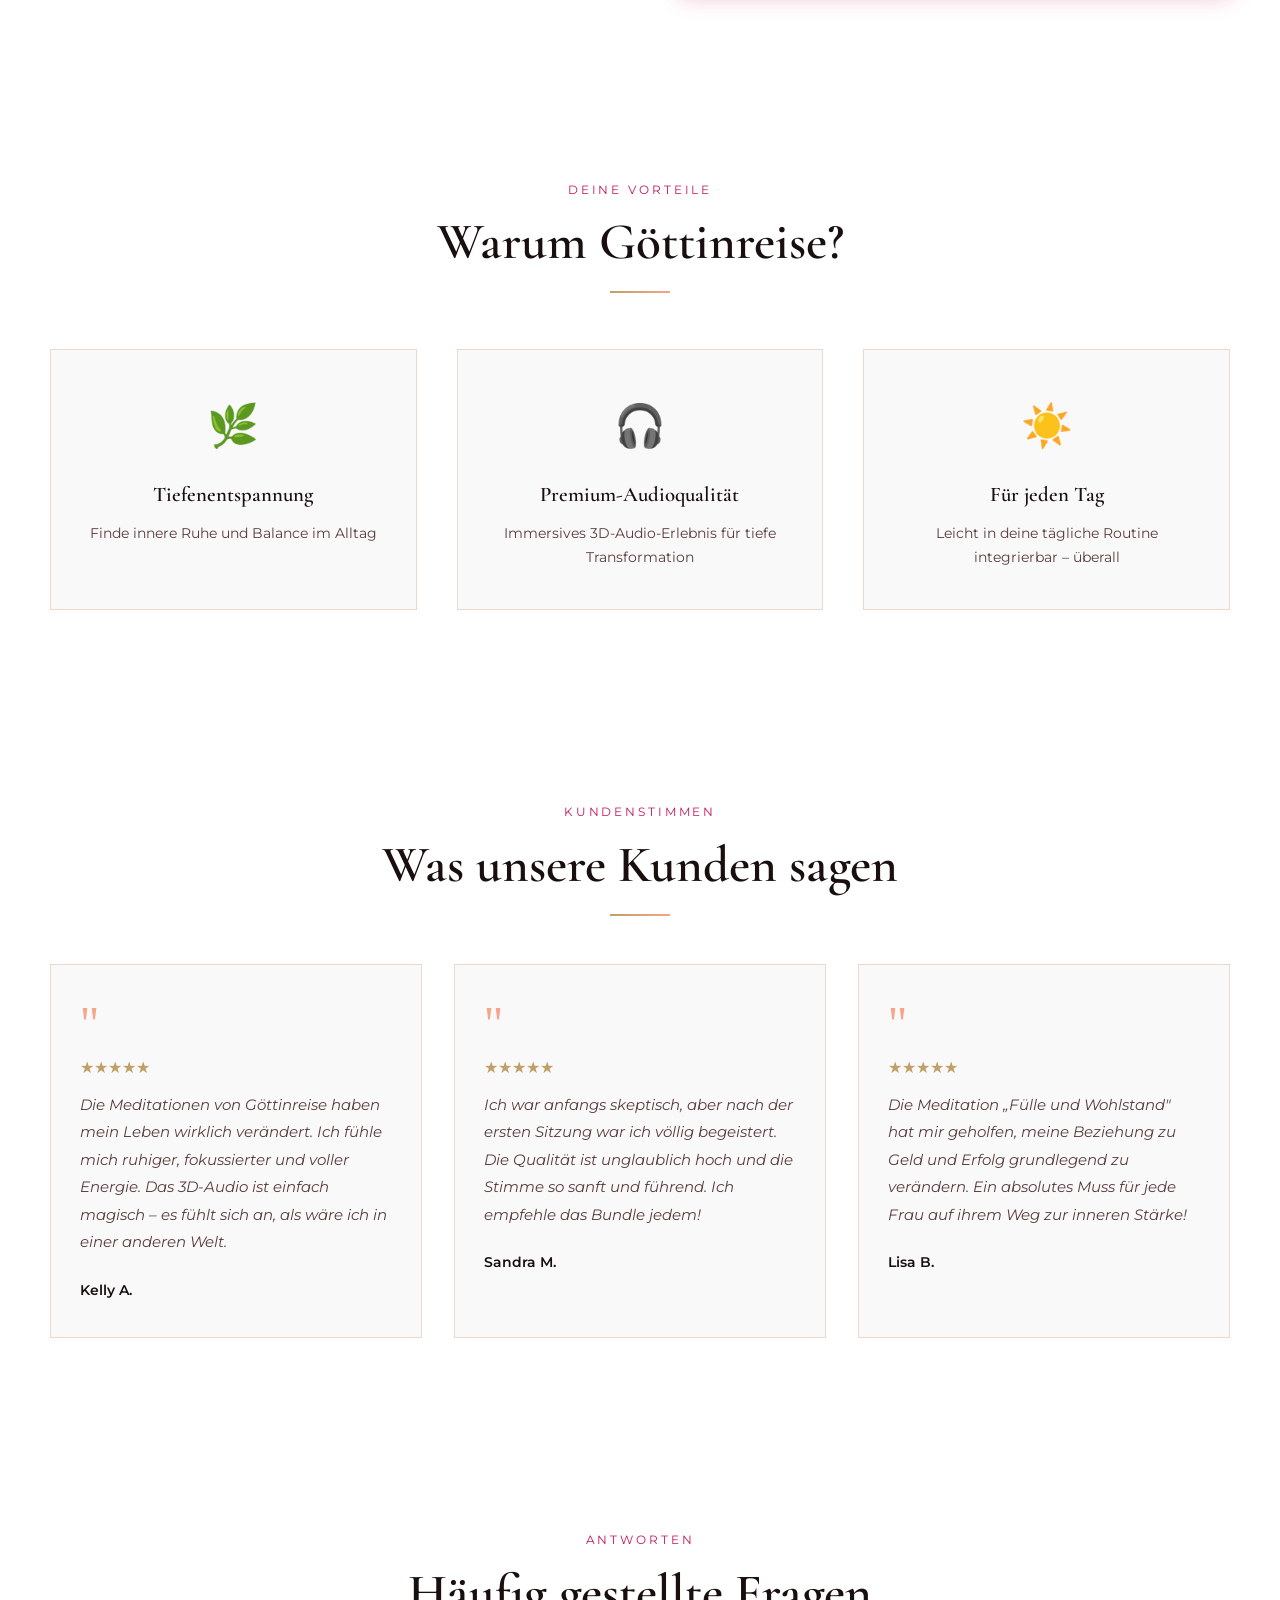
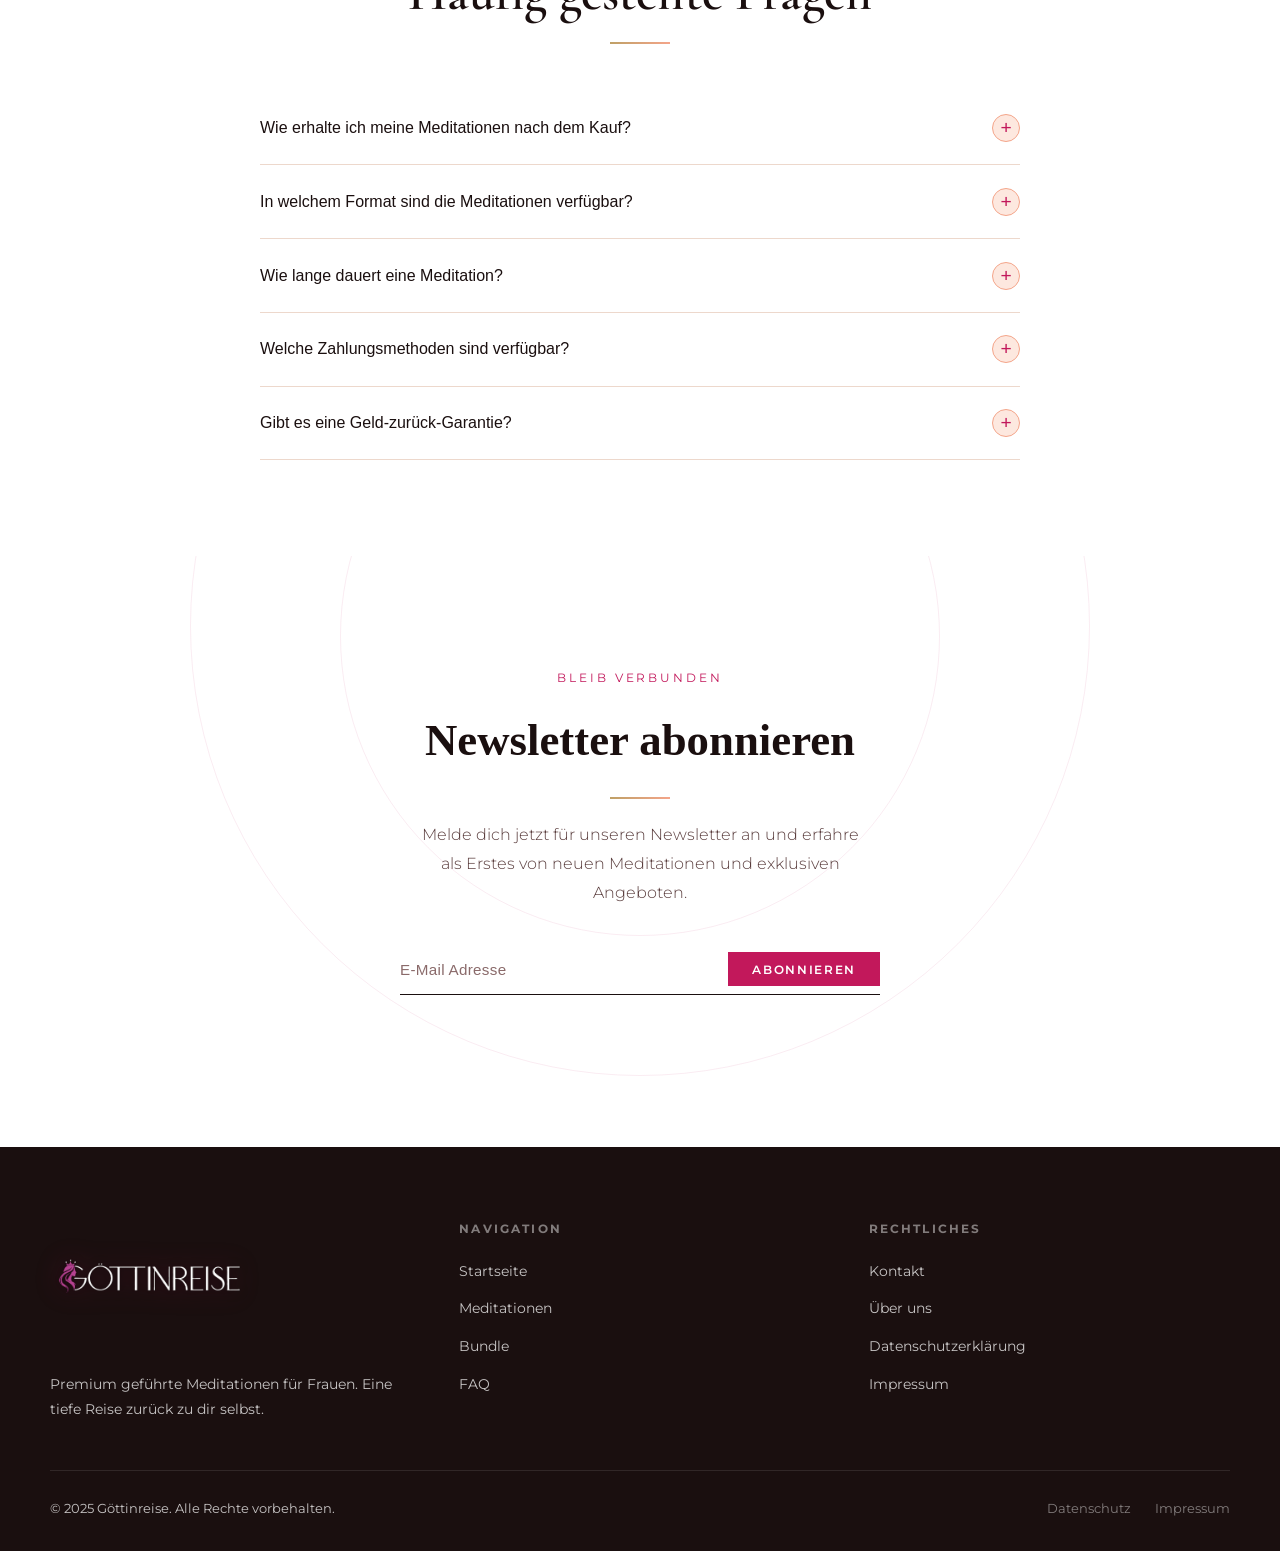
==== commit cd7ce4b0: "Please enter the commit message for your changes. Lines starting Version 3.1" ====
--- a/index.html
+++ b/index.html
@@ -35,35 +35,89 @@
     <img src="images/hero.png" alt="Frau meditiert bei Sonnenuntergang" class="hero-img" />
     <div class="hero-overlay"></div>
     <div class="hero-content">
-      <span class="hero-eyebrow">🪷 Göttinreise – Premium-Meditationen für Frauen</span>
-      <h1 class="hero-title">
-        Du bist nicht erschöpft,<br>
-        weil du zu viel machst…<br>
-        <em>sondern weil du dich selbst verloren hast.</em>
-      </h1>
-      <p class="hero-sub">Finde zurück zu dir. Unser Premium Bundle mit 5 transformierenden Meditationen für Frauen führt dich sanft zurück in deine innere Balance und Stärke.</p>
+      <span class="hero-eyebrow">Göttinreise – Premium-Meditationen für Frauen</span>
+      <h1 class="hero-title">ZURÜCK ZU DIR.<br>ZURÜCK IN DEINE KRAFT.</h1>
       <div class="hero-actions">
-        <a href="#bundle" class="btn btn-primary">Bundle sichern – 75 €</a>
-        <a href="#meditationen" class="btn btn-outline">Meditationen entdecken</a>
-      </div>
-    </div>
-  </section>
-
-  <!-- VALUE PROPOSITION -->
-  <section class="value-section" id="about">
-    <div class="section-inner value-inner reveal">
+        <a href="#meditationen" class="btn btn-primary" id="hero-cta-btn">JETZT ENTDECKEN</a>
+      </div>
+    </div>
+  </section>
+
+  <!-- BRAND INTRO -->
+  <section class="brand-intro" id="about">
+    <div class="section-inner brand-intro-inner reveal">
+      <div class="brand-intro-icon">🪷</div>
       <span class="eyebrow">Deine Transformation</span>
-      <h2 class="section-title center">Mehr als Meditation</h2>
+      <h2 class="section-title center" style="margin-bottom:1.4rem;">Eine NEUE Erfahrung von Meditation</h2>
       <div class="divider center"></div>
-      <p class="value-quote">„Dieses Bundle ist mehr als Meditation. Es ist deine Transformation zurück zu dir selbst."</p>
-      <ul class="value-list">
-        <li>wieder in deine weibliche Kraft kommen</li>
-        <li>emotional befreien</li>
-        <li>innerlich beruhigen</li>
-        <li>dich daran erinnern, wer du wirklich bist</li>
-      </ul>
-      <p style="text-align:center;margin-top:1.6rem;font-size:1rem;color:var(--text-mid);line-height:1.8;">Nicht nur ein Moment der Ruhe. Sondern eine tiefe Veränderung von innen heraus.</p>
-      <p class="value-testimonial">„Je öfter du sie hörst, desto tiefer wirkt die Transformation"</p>
+      <p>Nicht nur ein Moment der Ruhe – sondern eine tiefe Reise zurück zu dir selbst. Unsere Premium-Meditationen begleiten dich dabei, wieder in deine weibliche Kraft zu kommen, dich emotional zu befreien und dich daran zu erinnern, wer du wirklich bist.</p>
+      <p class="value-testimonial" style="margin-top:2rem;">&bdquo;Je öfter du sie hörst, desto tiefer wirkt die Transformation.&ldquo;</p>
+    </div>
+  </section>
+
+  <!-- INDIVIDUAL MEDITATIONS -->
+  <section class="products-section" id="meditationen">
+    <div class="section-inner">
+      <div style="text-align:center" class="reveal">
+        <span class="eyebrow">Einzelne Meditationen</span>
+        <h2 class="section-title center">5 Reisen zurück zu dir</h2>
+        <div class="divider center"></div>
+        <p class="products-intro">Entdecke jede Meditation einzeln – für je 19,90 €.</p>
+      </div>
+
+      <div class="products-grid">
+
+        <div class="product-card reveal">
+          <img src="images/product4.jpg" alt="Positive Affirmationen für den Alltag" class="product-card-img" />
+          <div class="product-card-body">
+            <h3 class="product-card-title">Positive Affirmationen für den Alltag</h3>
+            <p class="product-card-sub">Verändere dein Denken – und damit dein Leben</p>
+            <p class="product-card-price">19,90 €</p>
+            <a href="produkt.html?id=1" class="btn btn-secondary">Mehr erfahren</a>
+          </div>
+        </div>
+
+        <div class="product-card reveal">
+          <img src="images/product1.jpg" alt="Fülle und Wohlstand" class="product-card-img" />
+          <div class="product-card-body">
+            <h3 class="product-card-title">Fülle und Wohlstand</h3>
+            <p class="product-card-sub">Erschaffe bewusst deine Zukunft</p>
+            <p class="product-card-price">19,90 €</p>
+            <a href="produkt.html?id=2" class="btn btn-secondary">Mehr erfahren</a>
+          </div>
+        </div>
+
+        <div class="product-card reveal">
+          <img src="images/product3.jpg" alt="Annahme – Frieden mit dir selbst" class="product-card-img" />
+          <div class="product-card-body">
+            <h3 class="product-card-title">Annahme</h3>
+            <p class="product-card-sub">Finde Frieden mit dir selbst – und hör auf zu kämpfen</p>
+            <p class="product-card-price">19,90 €</p>
+            <a href="produkt.html?id=3" class="btn btn-secondary">Mehr erfahren</a>
+          </div>
+        </div>
+
+        <div class="product-card reveal">
+          <img src="images/product2.jpg" alt="Ernährungs-Meditation" class="product-card-img" />
+          <div class="product-card-body">
+            <h3 class="product-card-title">Ernährungs-Meditation</h3>
+            <p class="product-card-sub">Dein Weg zu deinem idealen Körper beginnt von innen</p>
+            <p class="product-card-price">19,90 €</p>
+            <a href="produkt.html?id=4" class="btn btn-secondary">Mehr erfahren</a>
+          </div>
+        </div>
+
+        <div class="product-card reveal">
+          <img src="images/product5.jpg" alt="Verbindung zu deiner Intuition" class="product-card-img" />
+          <div class="product-card-body">
+            <h3 class="product-card-title">Verbindung zu deiner Intuition</h3>
+            <p class="product-card-sub">Deine innere Stimme kennt den Weg</p>
+            <p class="product-card-price">19,90 €</p>
+            <a href="produkt.html?id=5" class="btn btn-secondary">Mehr erfahren</a>
+          </div>
+        </div>
+
+      </div>
     </div>
   </section>
 
@@ -99,72 +153,6 @@
           </div>
           <a href="#" class="btn btn-primary" id="bundle-buy-btn" style="width:100%;justify-content:center;font-size:.95rem">JETZT BUNDLE SICHERN – 75€</a>
         </div>
-      </div>
-    </div>
-  </section>
-
-  <!-- INDIVIDUAL MEDITATIONS -->
-  <section class="products-section" id="meditationen">
-    <div class="section-inner">
-      <div style="text-align:center" class="reveal">
-        <span class="eyebrow">Einzelne Meditationen</span>
-        <h2 class="section-title center">5 Reisen zurück zu dir</h2>
-        <div class="divider center"></div>
-        <p class="products-intro">Oder entdecke jede Meditation einzeln – für je 19,90 €.</p>
-      </div>
-
-      <div class="products-grid">
-
-        <div class="product-card reveal">
-          <img src="images/product1.jpg" alt="Positive Affirmationen für den Alltag" class="product-card-img" />
-          <div class="product-card-body">
-            <h3 class="product-card-title">Positive Affirmationen für den Alltag</h3>
-            <p class="product-card-sub">Verändere dein Denken – und damit dein Leben</p>
-            <p class="product-card-price">19,90 €</p>
-            <a href="produkt.html?id=1" class="btn btn-secondary">Mehr erfahren</a>
-          </div>
-        </div>
-
-        <div class="product-card reveal">
-          <img src="images/product3.jpg" alt="Fülle und Wohlstand" class="product-card-img" />
-          <div class="product-card-body">
-            <h3 class="product-card-title">Fülle und Wohlstand</h3>
-            <p class="product-card-sub">Erschaffe bewusst deine Zukunft</p>
-            <p class="product-card-price">19,90 €</p>
-            <a href="produkt.html?id=2" class="btn btn-secondary">Mehr erfahren</a>
-          </div>
-        </div>
-
-        <div class="product-card reveal">
-          <img src="images/product2.jpg" alt="Annahme" class="product-card-img" />
-          <div class="product-card-body">
-            <h3 class="product-card-title">Annahme</h3>
-            <p class="product-card-sub">Finde Frieden mit dir selbst – und hör auf zu kämpfen</p>
-            <p class="product-card-price">19,90 €</p>
-            <a href="produkt.html?id=3" class="btn btn-secondary">Mehr erfahren</a>
-          </div>
-        </div>
-
-        <div class="product-card reveal">
-          <img src="images/product4.jpg" alt="Ernährungs-Meditation" class="product-card-img" />
-          <div class="product-card-body">
-            <h3 class="product-card-title">Ernährungs-Meditation</h3>
-            <p class="product-card-sub">Dein Weg zu deinem idealen Körper beginnt von innen</p>
-            <p class="product-card-price">19,90 €</p>
-            <a href="produkt.html?id=4" class="btn btn-secondary">Mehr erfahren</a>
-          </div>
-        </div>
-
-        <div class="product-card reveal">
-          <img src="images/product5.jpg" alt="Verbindung zu deiner Intuition" class="product-card-img" />
-          <div class="product-card-body">
-            <h3 class="product-card-title">Verbindung zu deiner Intuition</h3>
-            <p class="product-card-sub">Deine innere Stimme kennt den Weg</p>
-            <p class="product-card-price">19,90 €</p>
-            <a href="produkt.html?id=5" class="btn btn-secondary">Mehr erfahren</a>
-          </div>
-        </div>
-
       </div>
     </div>
   </section>
--- a/style.css
+++ b/style.css
@@ -1,4 +1,4 @@
-@import url('https://fonts.googleapis.com/css2?family=Playfair+Display:ital,wght@0,400;0,600;0,700;1,400;1,600&family=Inter:wght@300;400;500;600&display=swap');
+@import url('https://fonts.googleapis.com/css2?family=Cormorant+Garamond:ital,wght@0,400;0,600;0,700;1,400;1,600&family=Montserrat:wght@300;400;500;600&display=swap');
 
 :root {
   --magenta: #C2185B;
@@ -21,7 +21,7 @@
 
 *,*::before,*::after { box-sizing:border-box; margin:0; padding:0; }
 html { scroll-behavior:smooth; }
-body { font-family:'Inter',sans-serif; background:var(--off-white); color:var(--text-dark); line-height:1.7; overflow-x:hidden; }
+body { font-family:'Montserrat',sans-serif; background:#FFFFFF; color:var(--text-dark); line-height:1.7; overflow-x:hidden; }
 
 /* ── NAVBAR ── */
 .navbar {
@@ -72,7 +72,7 @@
 .nav-links a:hover { color:var(--magenta-light) !important; }
 .nav-cta {
   background:var(--magenta) !important; color:#fff !important;
-  padding:.5rem 1.4rem; border-radius:30px;
+  padding:.5rem 1.4rem; border-radius:0;
   transition:background .25s, transform .2s !important;
 }
 .nav-cta:hover { background:var(--magenta-dark) !important; transform:translateY(-1px); }
@@ -87,9 +87,10 @@
 .hero-content { position:relative; z-index:2; text-align:center; color:#fff; padding:2rem; max-width:820px; animation:fadeUp .9s ease both; }
 .hero-eyebrow { font-size:.78rem; letter-spacing:.28em; text-transform:uppercase; color:var(--gold-light); margin-bottom:1.4rem; display:block; }
 .hero-title {
-  font-family:'Playfair Display',serif;
-  font-size:clamp(2.4rem,5.5vw,4.2rem);
-  font-weight:400; line-height:1.2; margin-bottom:1.6rem;
+  font-family:'Cormorant Garamond',serif;
+  font-size:clamp(2.6rem,5.5vw,5rem);
+  font-weight:700; line-height:1.1; margin-bottom:2.2rem;
+  letter-spacing:.08em; text-transform:uppercase;
 }
 .hero-title em { font-style:italic; color:var(--gold-light); }
 .hero-sub { font-size:clamp(.95rem,2vw,1.1rem); font-weight:300; max-width:600px; margin:0 auto 2.6rem; opacity:.9; line-height:1.8; }
@@ -98,8 +99,8 @@
 /* ── BUTTONS ── */
 .btn {
   display:inline-flex; align-items:center; justify-content:center;
-  padding:.9rem 2.4rem; border-radius:50px;
-  font-family:'Inter',sans-serif; font-size:.82rem; font-weight:600;
+  padding:.9rem 2.4rem; border-radius:0;
+  font-family:'Montserrat',sans-serif; font-size:.82rem; font-weight:600;
   letter-spacing:.14em; text-transform:uppercase; text-decoration:none;
   border:none; cursor:pointer;
   transition:transform .2s, box-shadow .2s, background .2s;
@@ -118,7 +119,7 @@
 section { padding:6rem 1.5rem; }
 .section-inner { max-width:1180px; margin:0 auto; }
 .eyebrow { font-size:.75rem; letter-spacing:.24em; text-transform:uppercase; color:var(--magenta); margin-bottom:.8rem; display:block; }
-.section-title { font-family:'Playfair Display',serif; font-size:clamp(2rem,4.5vw,3.2rem); font-weight:600; line-height:1.15; color:var(--text-dark); }
+.section-title { font-family:'Cormorant Garamond',serif; font-size:clamp(2rem,4.5vw,3.2rem); font-weight:600; line-height:1.15; color:var(--text-dark); }
 .section-title.center { text-align:center; }
 .divider { width:60px; height:2px; background:linear-gradient(90deg,var(--gold),var(--peach)); margin:1.2rem 0; }
 .divider.center { margin:1.2rem auto; }
@@ -130,7 +131,7 @@
 .brand-intro p { font-size:1.1rem; color:var(--text-mid); line-height:1.9; font-weight:300; }
 
 /* ── VALUE PROPOSITION ── */
-.value-section { background:var(--cream); }
+.value-section { background:#FFFFFF; }
 .value-inner { max-width:860px; margin:0 auto; text-align:center; }
 .value-quote {
   font-family:'Playfair Display',serif;
@@ -172,10 +173,10 @@
 .bundle-price .was { font-size:1.1rem; color:var(--text-light); text-decoration:line-through; }
 
 /* ── PRODUCTS GRID ── */
-.products-section { background:var(--cream); }
+.products-section { background:#FFFFFF; }
 .products-intro { text-align:center; margin-bottom:3.5rem; font-size:1.05rem; color:var(--text-mid); }
 .products-grid { display:grid; grid-template-columns:repeat(auto-fill,minmax(210px,1fr)); gap:2rem; }
-.product-card { background:var(--white); border:1px solid var(--border); border-radius:20px; overflow:hidden; transition:transform .3s, box-shadow .3s; display:flex; flex-direction:column; }
+.product-card { background:var(--white); border:1px solid var(--border); border-radius:0; overflow:hidden; transition:transform .3s, box-shadow .3s; display:flex; flex-direction:column; }
 .product-card:hover { transform:translateY(-8px); box-shadow:0 24px 56px rgba(194,24,91,.14); }
 .product-card-img { width:100%; aspect-ratio:1/1; object-fit:cover; transition:transform .5s; }
 .product-card:hover .product-card-img { transform:scale(1.05); }
@@ -187,16 +188,16 @@
 /* ── BENEFITS ── */
 .benefits-section { background:var(--white); }
 .benefits-grid { display:grid; grid-template-columns:repeat(3,1fr); gap:2.5rem; margin-top:3.5rem; }
-.benefit-card { text-align:center; padding:2.5rem 1.8rem; background:var(--cream); border-radius:20px; border:1px solid var(--border); transition:transform .3s, box-shadow .3s; }
+.benefit-card { text-align:center; padding:2.5rem 1.8rem; background:#f9f9f9; border-radius:0; border:1px solid var(--border); transition:transform .3s, box-shadow .3s; }
 .benefit-card:hover { transform:translateY(-6px); box-shadow:0 16px 40px var(--shadow); }
 .benefit-icon { font-size:2.6rem; margin-bottom:1rem; display:block; }
-.benefit-title { font-family:'Playfair Display',serif; font-size:1.3rem; font-weight:600; color:var(--text-dark); margin-bottom:.5rem; }
+.benefit-title { font-family:'Cormorant Garamond',serif; font-size:1.3rem; font-weight:600; color:var(--text-dark); margin-bottom:.5rem; }
 .benefit-text { font-size:.9rem; color:var(--text-mid); }
 
 /* ── TESTIMONIALS ── */
-.testimonials-section { background:var(--cream); }
+.testimonials-section { background:#FFFFFF; }
 .testimonials-grid { display:grid; grid-template-columns:repeat(3,1fr); gap:2rem; margin-top:3rem; }
-.testimonial-card { background:var(--white); border:1px solid var(--border); border-radius:20px; padding:2.2rem 1.8rem; position:relative; transition:box-shadow .3s; }
+.testimonial-card { background:#f9f9f9; border:1px solid var(--border); border-radius:0; padding:2.2rem 1.8rem; position:relative; transition:box-shadow .3s; }
 .testimonial-card:hover { box-shadow:0 12px 40px var(--shadow); }
 .testimonial-quote { font-size:3rem; color:var(--peach); font-family:'Playfair Display',serif; line-height:1; margin-bottom:.4rem; }
 .testimonial-text { font-size:.95rem; color:var(--text-mid); line-height:1.8; margin-bottom:1.4rem; font-style:italic; }
@@ -283,7 +284,7 @@
 
 /* ── NEWSLETTER ── */
 .newsletter-section {
-  background: var(--cream);
+  background: #FFFFFF;
   padding: 7rem 1.5rem;
   text-align: center;
   position: relative;
@@ -347,13 +348,13 @@
   color: #fff;
   border: none;
   cursor: pointer;
-  font-family: 'Inter', sans-serif;
+  font-family: 'Montserrat', sans-serif;
   font-size: .75rem;
   font-weight: 600;
   letter-spacing: .14em;
   text-transform: uppercase;
   padding: .6rem 1.5rem;
-  border-radius: 30px;
+  border-radius: 0;
   flex-shrink: 0;
   transition: background .25s, transform .2s, box-shadow .25s;
 }
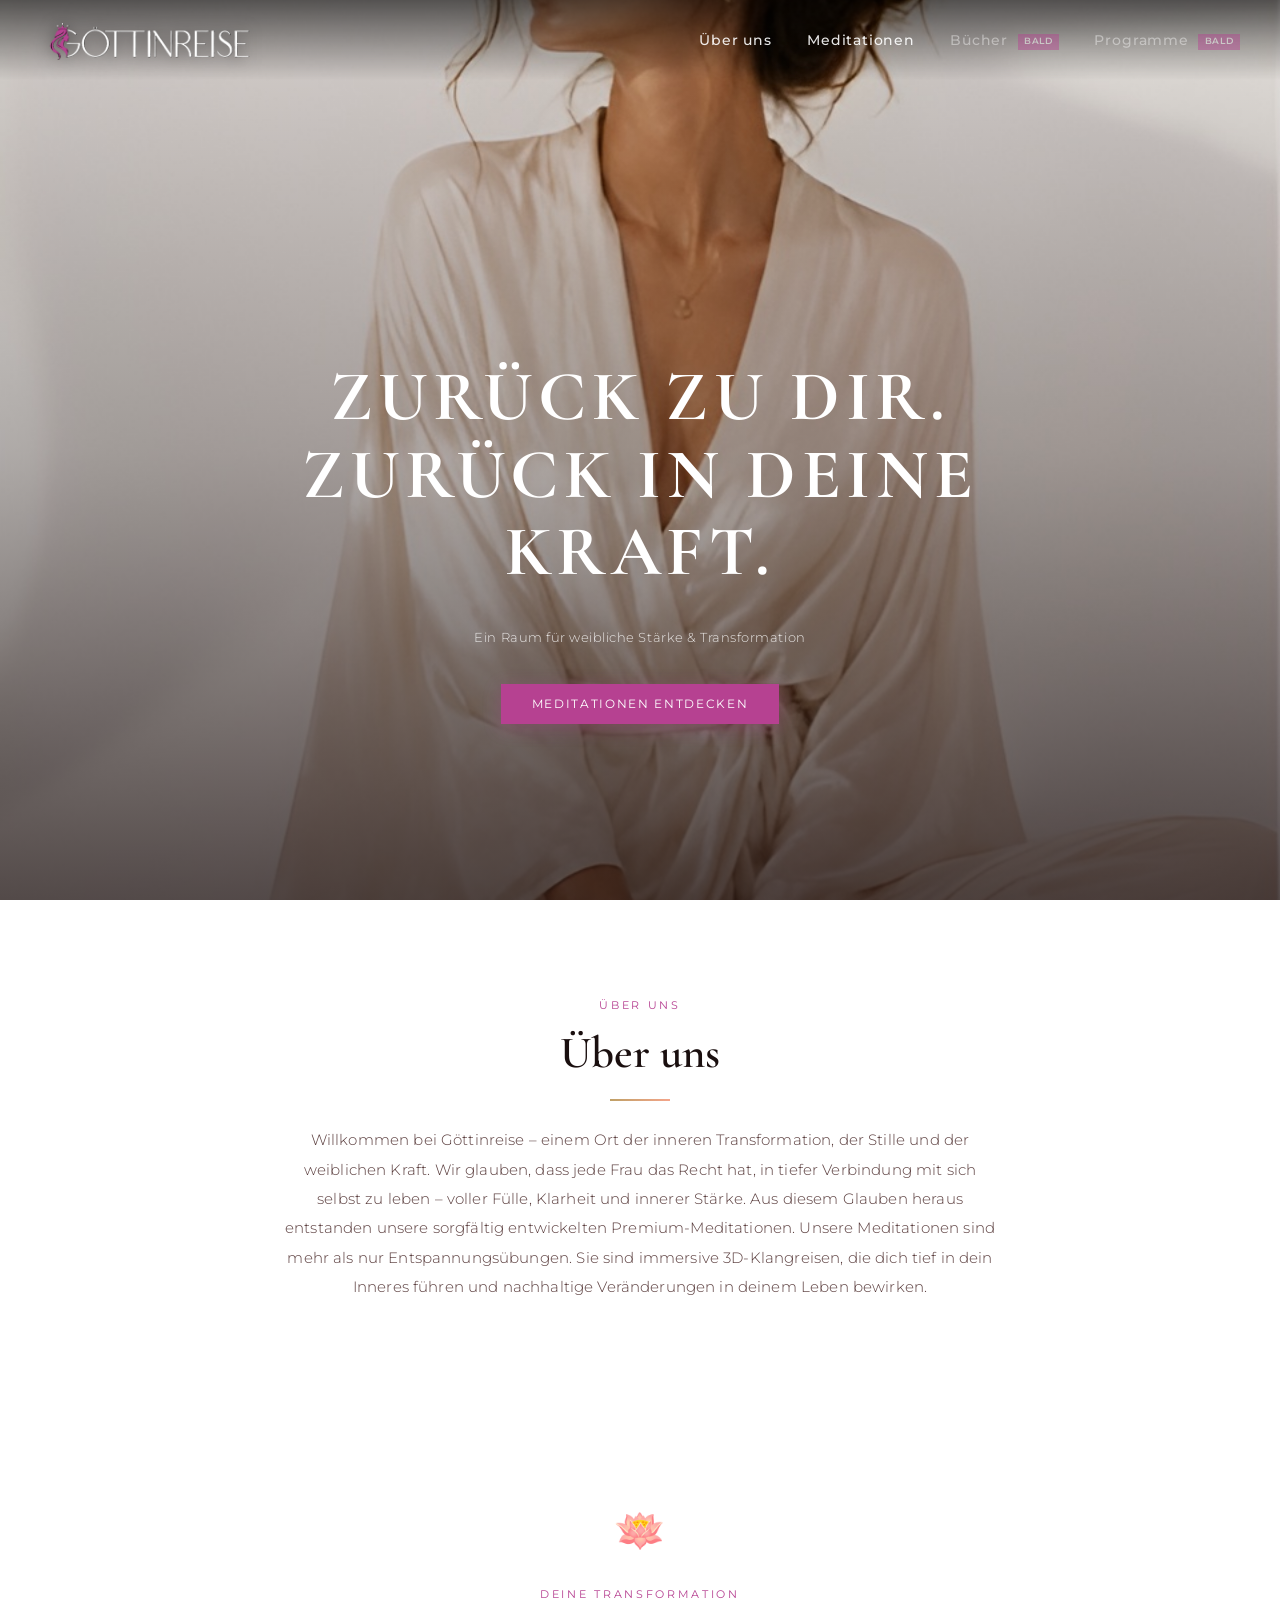
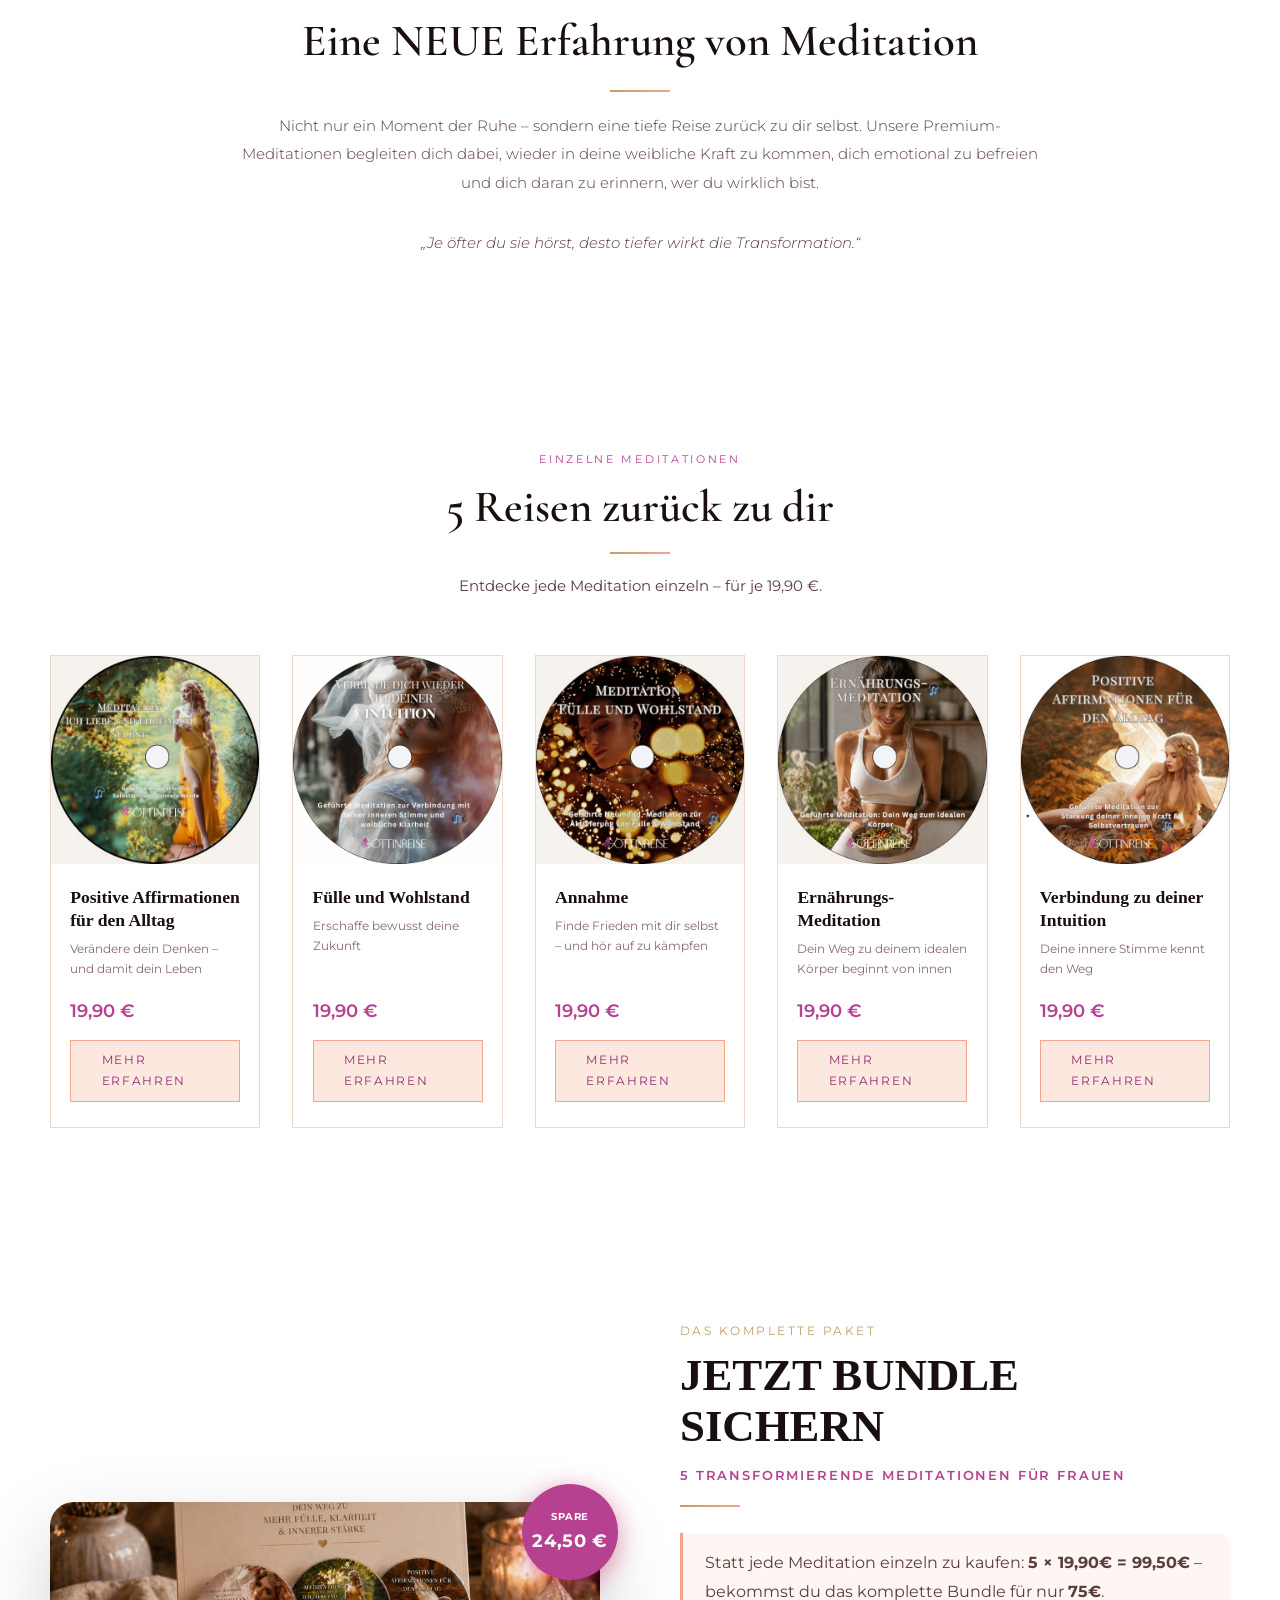
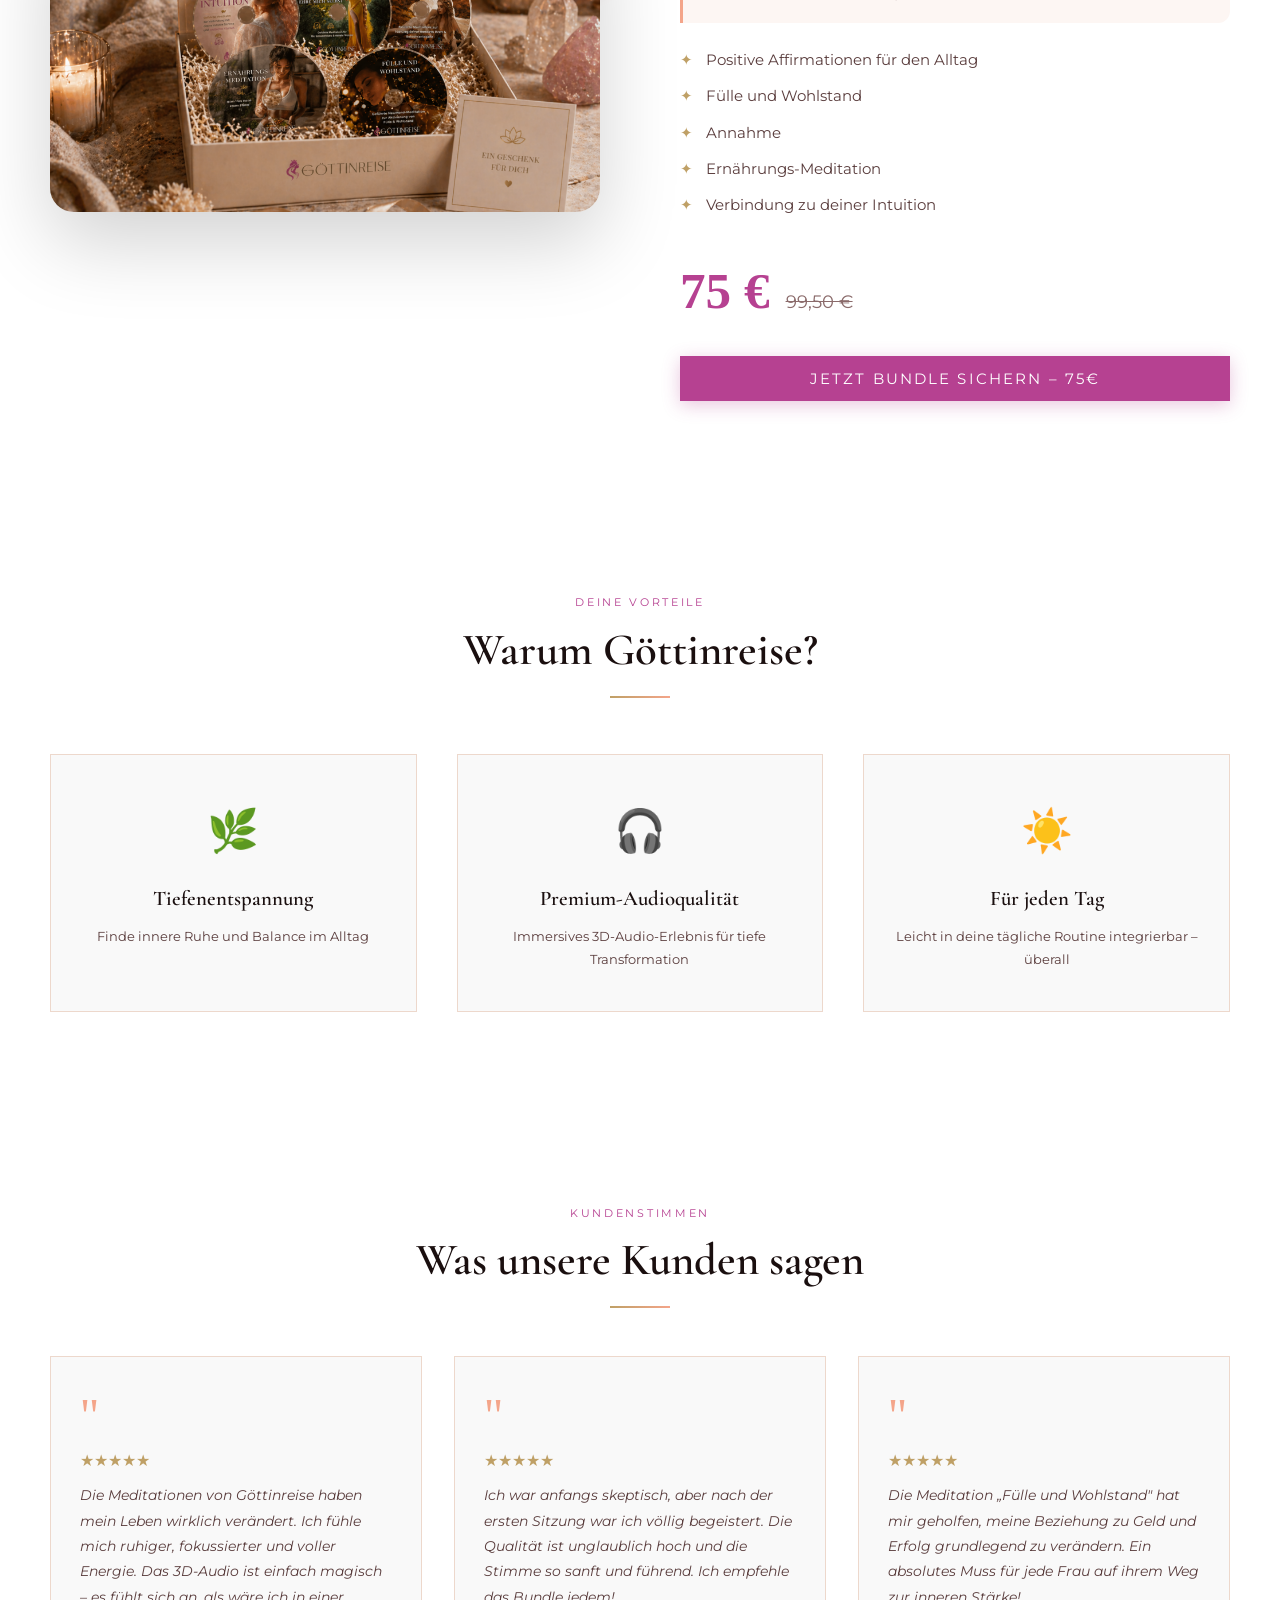
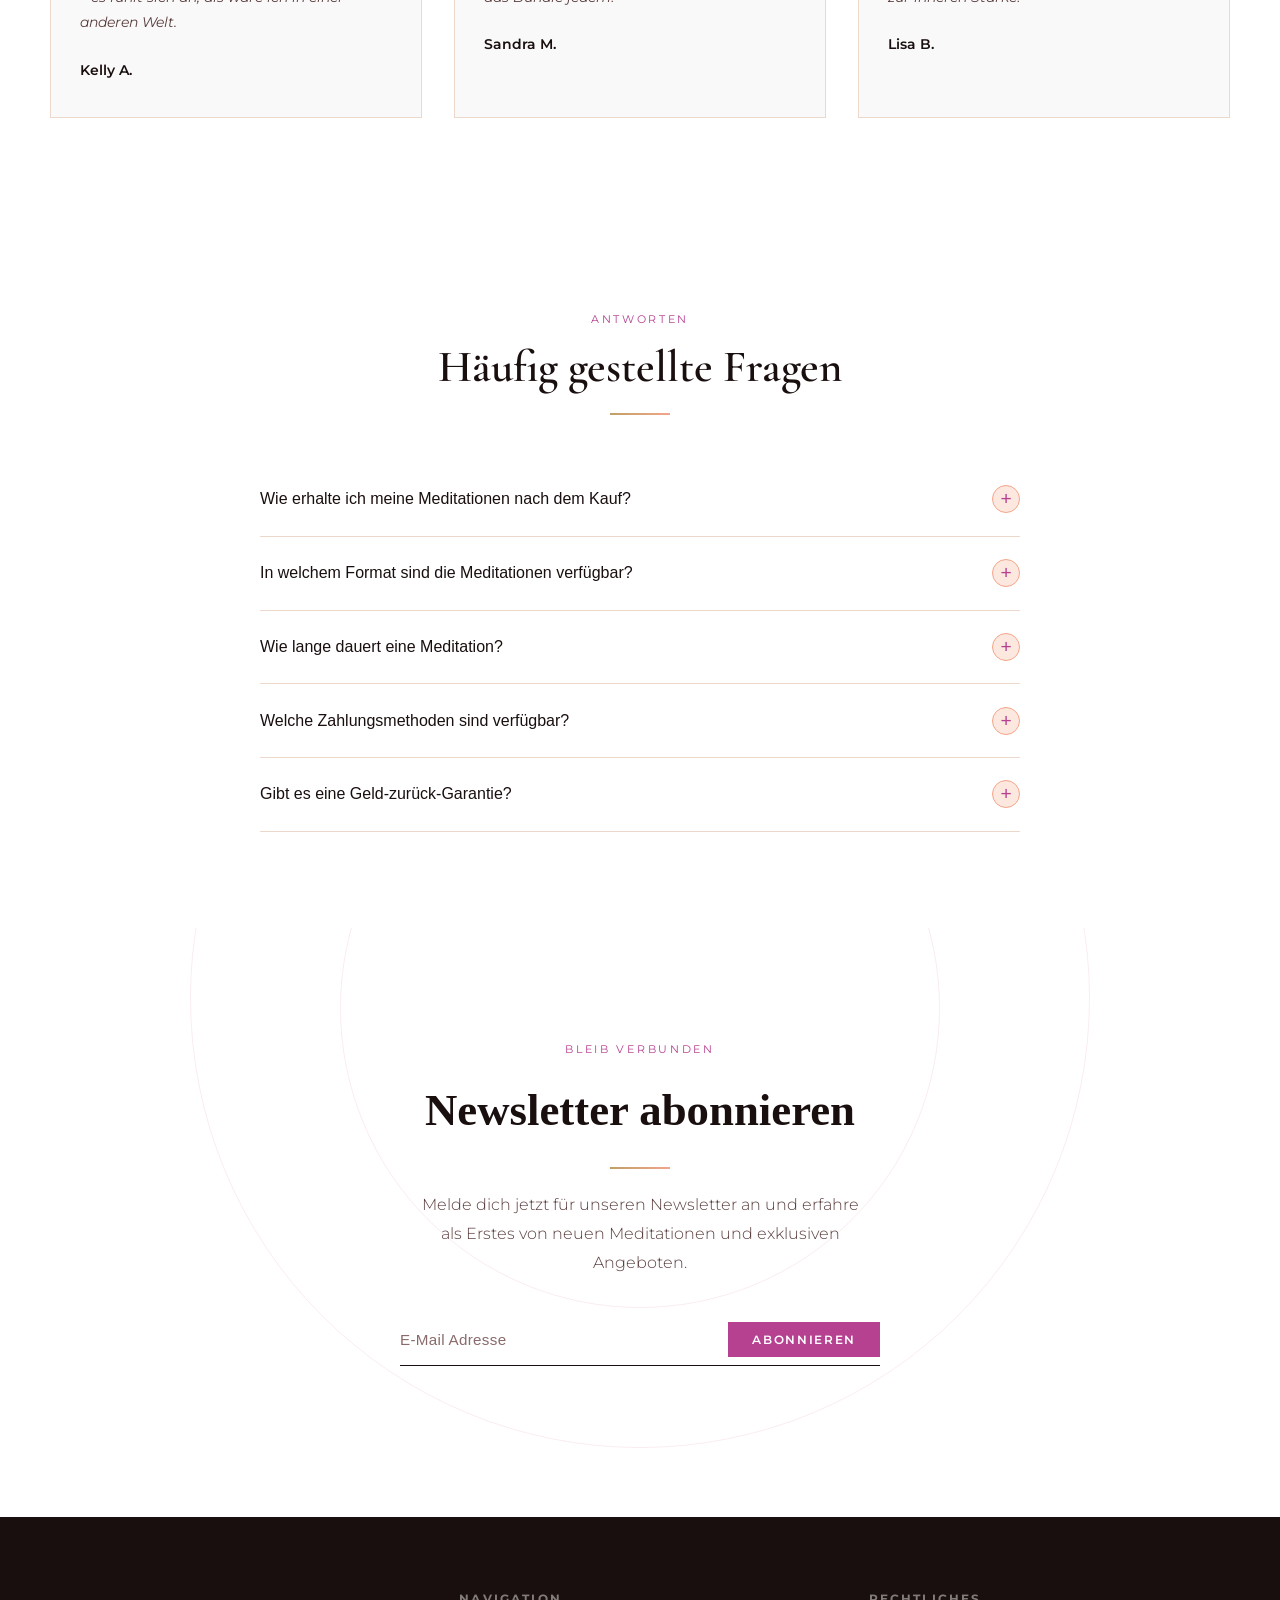
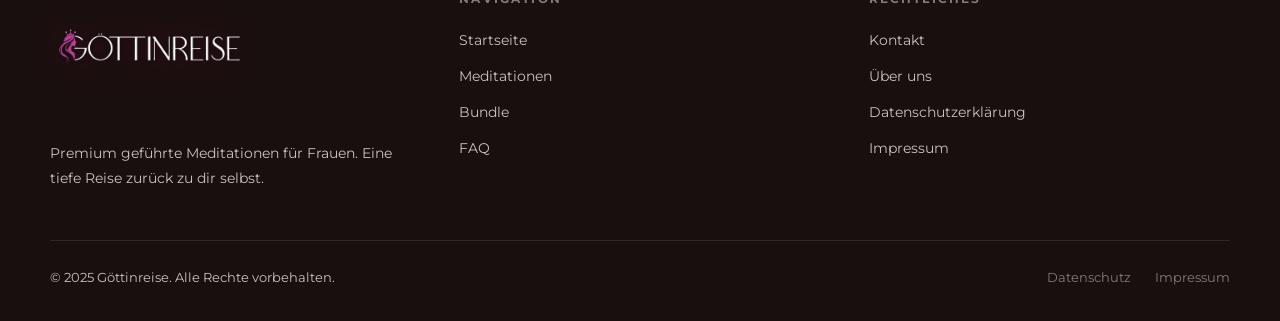
==== commit 4ea06316: "version 3.2" ====
--- a/index.html
+++ b/index.html
@@ -20,10 +20,10 @@
       <img src="images/logo-black.png" alt="Göttinreise Logo" class="logo-dark" />
     </a>
     <ul class="nav-links" id="navLinks">
+      <li><a href="#ueber-uns">Über uns</a></li>
       <li><a href="#meditationen">Meditationen</a></li>
-      <li><a href="#bundle">Bundle</a></li>
-      <li><a href="#faq">FAQ</a></li>
-      <li><a href="#bundle" class="nav-cta">Jetzt kaufen</a></li>
+      <li><a href="#" class="nav-coming-soon" aria-disabled="true" tabindex="-1">Bücher <span class="nav-badge">Bald</span></a></li>
+      <li><a href="#" class="nav-coming-soon" aria-disabled="true" tabindex="-1">Programme <span class="nav-badge">Bald</span></a></li>
     </ul>
     <button class="nav-burger" id="burger" aria-label="Menü öffnen">
       <span></span><span></span><span></span>
@@ -35,11 +35,21 @@
     <img src="images/hero.png" alt="Frau meditiert bei Sonnenuntergang" class="hero-img" />
     <div class="hero-overlay"></div>
     <div class="hero-content">
-      <span class="hero-eyebrow">Göttinreise – Premium-Meditationen für Frauen</span>
       <h1 class="hero-title">ZURÜCK ZU DIR.<br>ZURÜCK IN DEINE KRAFT.</h1>
+      <p class="hero-sub">Ein Raum für weibliche Stärke &amp; Transformation</p>
       <div class="hero-actions">
-        <a href="#meditationen" class="btn btn-primary" id="hero-cta-btn">JETZT ENTDECKEN</a>
-      </div>
+        <a href="#meditationen" class="btn btn-primary" id="hero-cta-btn">Meditationen entdecken</a>
+      </div>
+    </div>
+  </section>
+
+  <!-- ÜBER UNS -->
+  <section class="ueber-uns-section" id="ueber-uns">
+    <div class="section-inner ueber-uns-inner reveal">
+      <span class="eyebrow">Über uns</span>
+      <h2 class="section-title center">Über uns</h2>
+      <div class="divider center"></div>
+      <p class="ueber-uns-text">Willkommen bei Göttinreise – einem Ort der inneren Transformation, der Stille und der weiblichen Kraft. Wir glauben, dass jede Frau das Recht hat, in tiefer Verbindung mit sich selbst zu leben – voller Fülle, Klarheit und innerer Stärke. Aus diesem Glauben heraus entstanden unsere sorgfältig entwickelten Premium-Meditationen. Unsere Meditationen sind mehr als nur Entspannungsübungen. Sie sind immersive 3D-Klangreisen, die dich tief in dein Inneres führen und nachhaltige Veränderungen in deinem Leben bewirken.</p>
     </div>
   </section>
 
--- a/style.css
+++ b/style.css
@@ -1,9 +1,9 @@
 @import url('https://fonts.googleapis.com/css2?family=Cormorant+Garamond:ital,wght@0,400;0,600;0,700;1,400;1,600&family=Montserrat:wght@300;400;500;600&display=swap');
 
 :root {
-  --magenta: #C2185B;
-  --magenta-light: #E91E8C;
-  --magenta-dark: #880E4F;
+  --magenta: #B64191;
+  --magenta-light: #cc52a8;
+  --magenta-dark: #8e3070;
   --peach: #F4A58A;
   --peach-light: #FDE8DF;
   --peach-bg: #FDF6F3;
@@ -21,7 +21,7 @@
 
 *,*::before,*::after { box-sizing:border-box; margin:0; padding:0; }
 html { scroll-behavior:smooth; }
-body { font-family:'Montserrat',sans-serif; background:#FFFFFF; color:var(--text-dark); line-height:1.7; overflow-x:hidden; }
+body { font-family:'Montserrat',sans-serif; background:#FFFFFF; color:var(--text-dark); line-height:1.7; overflow-x:hidden; font-size:0.94rem; }
 
 /* ── NAVBAR ── */
 .navbar {
@@ -80,12 +80,11 @@
 .nav-burger span { display:block; width:24px; height:2px; background:#fff; border-radius:2px; transition:.3s; }
 .navbar.scrolled .nav-burger span { background:var(--text-dark); }
 
-/* ── HERO ── */
-.hero { position:relative; height:100vh; display:flex; align-items:center; justify-content:center; overflow:hidden; }
+.hero { position:relative; height:100vh; display:flex; align-items:flex-end; justify-content:center; overflow:hidden; }
 .hero-img { position:absolute; inset:0; width:100%; height:100%; object-fit:cover; }
-.hero-overlay { position:absolute; inset:0; background:linear-gradient(160deg,rgba(26,15,15,.55) 0%,rgba(26,15,15,.35) 50%,rgba(136,14,79,.2) 100%); }
-.hero-content { position:relative; z-index:2; text-align:center; color:#fff; padding:2rem; max-width:820px; animation:fadeUp .9s ease both; }
-.hero-eyebrow { font-size:.78rem; letter-spacing:.28em; text-transform:uppercase; color:var(--gold-light); margin-bottom:1.4rem; display:block; }
+.hero-overlay { position:absolute; inset:0; background:linear-gradient(to top, rgba(26,15,15,.75) 0%, rgba(26,15,15,.35) 50%, rgba(26,15,15,.1) 100%); }
+.hero-content { position:relative; z-index:2; text-align:center; color:#fff; padding:2rem 2rem 5rem; max-width:820px; animation:fadeUp .9s ease both; width:100%; }
+.hero-eyebrow { display:none; }
 .hero-title {
   font-family:'Cormorant Garamond',serif;
   font-size:clamp(2.6rem,5.5vw,5rem);
@@ -93,33 +92,42 @@
   letter-spacing:.08em; text-transform:uppercase;
 }
 .hero-title em { font-style:italic; color:var(--gold-light); }
-.hero-sub { font-size:clamp(.95rem,2vw,1.1rem); font-weight:300; max-width:600px; margin:0 auto 2.6rem; opacity:.9; line-height:1.8; }
+.hero-sub { font-size:.82rem; font-weight:300; max-width:520px; margin:0 auto 2.2rem; opacity:.85; line-height:1.8; letter-spacing:.04em; }
 .hero-actions { display:flex; gap:1rem; justify-content:center; flex-wrap:wrap; }
 
 /* ── BUTTONS ── */
 .btn {
   display:inline-flex; align-items:center; justify-content:center;
-  padding:.9rem 2.4rem; border-radius:0;
-  font-family:'Montserrat',sans-serif; font-size:.82rem; font-weight:600;
+  padding:.6rem 1.9rem; border-radius:0;
+  font-family:'Montserrat',sans-serif; font-size:.75rem; font-weight:400;
   letter-spacing:.14em; text-transform:uppercase; text-decoration:none;
   border:none; cursor:pointer;
-  transition:transform .2s, box-shadow .2s, background .2s;
-}
-.btn:hover { transform:translateY(-2px); }
-.btn-primary { background:var(--magenta); color:#fff; box-shadow:0 6px 24px rgba(194,24,91,.35); }
-.btn-primary:hover { background:var(--magenta-dark); box-shadow:0 10px 32px rgba(194,24,91,.5); }
-.btn-secondary { background:var(--peach-light); color:var(--magenta-dark); border:1.5px solid var(--peach); }
+  transition:transform .2s, box-shadow .2s, background .2s, opacity .2s;
+}
+.btn:hover { transform:translateY(-1px); }
+.btn-primary { background:#B64191; color:#fff; box-shadow:0 4px 18px rgba(182,65,145,.3); }
+.btn-primary:hover { background:var(--magenta-dark); box-shadow:0 8px 24px rgba(182,65,145,.4); }
+.btn-secondary { background:var(--peach-light); color:var(--magenta-dark); border:1px solid var(--peach); }
 .btn-secondary:hover { background:var(--peach); color:#fff; }
-.btn-outline { background:transparent; color:#fff; border:1.5px solid rgba(255,255,255,.7); }
-.btn-outline:hover { background:rgba(255,255,255,.12); }
-.btn-ghost { background:transparent; color:var(--magenta); border:1.5px solid var(--magenta); }
+.btn-outline { background:transparent; color:#fff; border:1px solid rgba(255,255,255,.6); }
+.btn-outline:hover { background:rgba(255,255,255,.1); }
+.btn-ghost { background:transparent; color:var(--magenta); border:1px solid var(--magenta); }
 .btn-ghost:hover { background:var(--magenta); color:#fff; }
+
+/* ── NAV COMING SOON ── */
+.nav-coming-soon { opacity:.45 !important; cursor:default !important; pointer-events:none; }
+.nav-badge {
+  display:inline-block; font-size:.55rem; font-weight:600; letter-spacing:.08em;
+  text-transform:uppercase; background:var(--magenta); color:#fff;
+  padding:.12rem .4rem; margin-left:.3rem; line-height:1.4;
+  vertical-align:middle;
+}
 
 /* ── SECTIONS ── */
 section { padding:6rem 1.5rem; }
 .section-inner { max-width:1180px; margin:0 auto; }
-.eyebrow { font-size:.75rem; letter-spacing:.24em; text-transform:uppercase; color:var(--magenta); margin-bottom:.8rem; display:block; }
-.section-title { font-family:'Cormorant Garamond',serif; font-size:clamp(2rem,4.5vw,3.2rem); font-weight:600; line-height:1.15; color:var(--text-dark); }
+.eyebrow { font-size:.7rem; letter-spacing:.24em; text-transform:uppercase; color:var(--magenta); margin-bottom:.8rem; display:block; }
+.section-title { font-family:'Cormorant Garamond',serif; font-size:clamp(1.75rem,4vw,2.8rem); font-weight:600; line-height:1.15; color:var(--text-dark); }
 .section-title.center { text-align:center; }
 .divider { width:60px; height:2px; background:linear-gradient(90deg,var(--gold),var(--peach)); margin:1.2rem 0; }
 .divider.center { margin:1.2rem auto; }
@@ -128,7 +136,15 @@
 .brand-intro { background:var(--white); }
 .brand-intro-inner { max-width:800px; margin:0 auto; text-align:center; }
 .brand-intro-icon { font-size:2.6rem; margin-bottom:1.2rem; }
-.brand-intro p { font-size:1.1rem; color:var(--text-mid); line-height:1.9; font-weight:300; }
+.brand-intro p { font-size:.94rem; color:var(--text-mid); line-height:1.9; font-weight:300; }
+
+/* ── ÜBER UNS ── */
+.ueber-uns-section { background:var(--white); padding:6rem 1.5rem; }
+.ueber-uns-inner { max-width:720px; margin:0 auto; text-align:center; }
+.ueber-uns-text {
+  font-size:.92rem; color:var(--text-mid); line-height:2; font-weight:300;
+  margin-top:1.6rem; letter-spacing:.01em;
+}
 
 /* ── VALUE PROPOSITION ── */
 .value-section { background:#FFFFFF; }
@@ -141,9 +157,9 @@
   margin-bottom:2.5rem;
 }
 .value-list { list-style:none; display:flex; flex-direction:column; gap:.9rem; margin:2rem auto; max-width:540px; text-align:left; }
-.value-list li { display:flex; align-items:flex-start; gap:.9rem; font-size:1rem; color:var(--text-mid); }
+.value-list li { display:flex; align-items:flex-start; gap:.9rem; font-size:.9rem; color:var(--text-mid); }
 .value-list li::before { content:"✦"; color:var(--magenta); flex-shrink:0; margin-top:.1rem; }
-.value-testimonial { font-size:.9rem; color:var(--text-light); font-style:italic; margin-top:2rem; }
+.value-testimonial { font-size:.84rem; color:var(--text-light); font-style:italic; margin-top:2rem; }
 
 /* ── BUNDLE ── */
 .bundle-section { background:var(--white); }
@@ -174,7 +190,7 @@
 
 /* ── PRODUCTS GRID ── */
 .products-section { background:#FFFFFF; }
-.products-intro { text-align:center; margin-bottom:3.5rem; font-size:1.05rem; color:var(--text-mid); }
+.products-intro { text-align:center; margin-bottom:3.5rem; font-size:.92rem; color:var(--text-mid); }
 .products-grid { display:grid; grid-template-columns:repeat(auto-fill,minmax(210px,1fr)); gap:2rem; }
 .product-card { background:var(--white); border:1px solid var(--border); border-radius:0; overflow:hidden; transition:transform .3s, box-shadow .3s; display:flex; flex-direction:column; }
 .product-card:hover { transform:translateY(-8px); box-shadow:0 24px 56px rgba(194,24,91,.14); }
@@ -182,7 +198,7 @@
 .product-card:hover .product-card-img { transform:scale(1.05); }
 .product-card-body { padding:1.4rem 1.2rem 1.6rem; flex:1; display:flex; flex-direction:column; }
 .product-card-title { font-family:'Playfair Display',serif; font-size:1.1rem; font-weight:600; color:var(--text-dark); margin-bottom:.45rem; line-height:1.3; }
-.product-card-sub { font-size:.82rem; color:var(--text-light); flex:1; margin-bottom:1.1rem; line-height:1.55; }
+.product-card-sub { font-size:.78rem; color:var(--text-light); flex:1; margin-bottom:1.1rem; line-height:1.55; }
 .product-card-price { font-size:1.1rem; font-weight:600; color:var(--magenta); margin-bottom:.9rem; }
 
 /* ── BENEFITS ── */
@@ -192,7 +208,7 @@
 .benefit-card:hover { transform:translateY(-6px); box-shadow:0 16px 40px var(--shadow); }
 .benefit-icon { font-size:2.6rem; margin-bottom:1rem; display:block; }
 .benefit-title { font-family:'Cormorant Garamond',serif; font-size:1.3rem; font-weight:600; color:var(--text-dark); margin-bottom:.5rem; }
-.benefit-text { font-size:.9rem; color:var(--text-mid); }
+.benefit-text { font-size:.84rem; color:var(--text-mid); }
 
 /* ── TESTIMONIALS ── */
 .testimonials-section { background:#FFFFFF; }
@@ -200,7 +216,7 @@
 .testimonial-card { background:#f9f9f9; border:1px solid var(--border); border-radius:0; padding:2.2rem 1.8rem; position:relative; transition:box-shadow .3s; }
 .testimonial-card:hover { box-shadow:0 12px 40px var(--shadow); }
 .testimonial-quote { font-size:3rem; color:var(--peach); font-family:'Playfair Display',serif; line-height:1; margin-bottom:.4rem; }
-.testimonial-text { font-size:.95rem; color:var(--text-mid); line-height:1.8; margin-bottom:1.4rem; font-style:italic; }
+.testimonial-text { font-size:.88rem; color:var(--text-mid); line-height:1.8; margin-bottom:1.4rem; font-style:italic; }
 .testimonial-stars { color:var(--gold); font-size:1rem; margin-bottom:.6rem; }
 .testimonial-author { font-weight:600; color:var(--text-dark); font-size:.9rem; }
 
@@ -400,12 +416,10 @@
 /* ── MOBILE (≤768px) ── */
 @media(max-width:768px) {
 
-  /* 1. Hero: push content below the floating header so nothing overlaps */
-  .hero { align-items:flex-start; }
+  /* 1. Hero on mobile: push content to bottom */
+  .hero { align-items:flex-end; }
   .hero-content {
-    padding-top:130px;   /* clears the 80px navbar + breathing room */
-    padding-left:1.4rem;
-    padding-right:1.4rem;
+    padding:2rem 1.4rem 4rem;
     max-width:100%;
   }
 
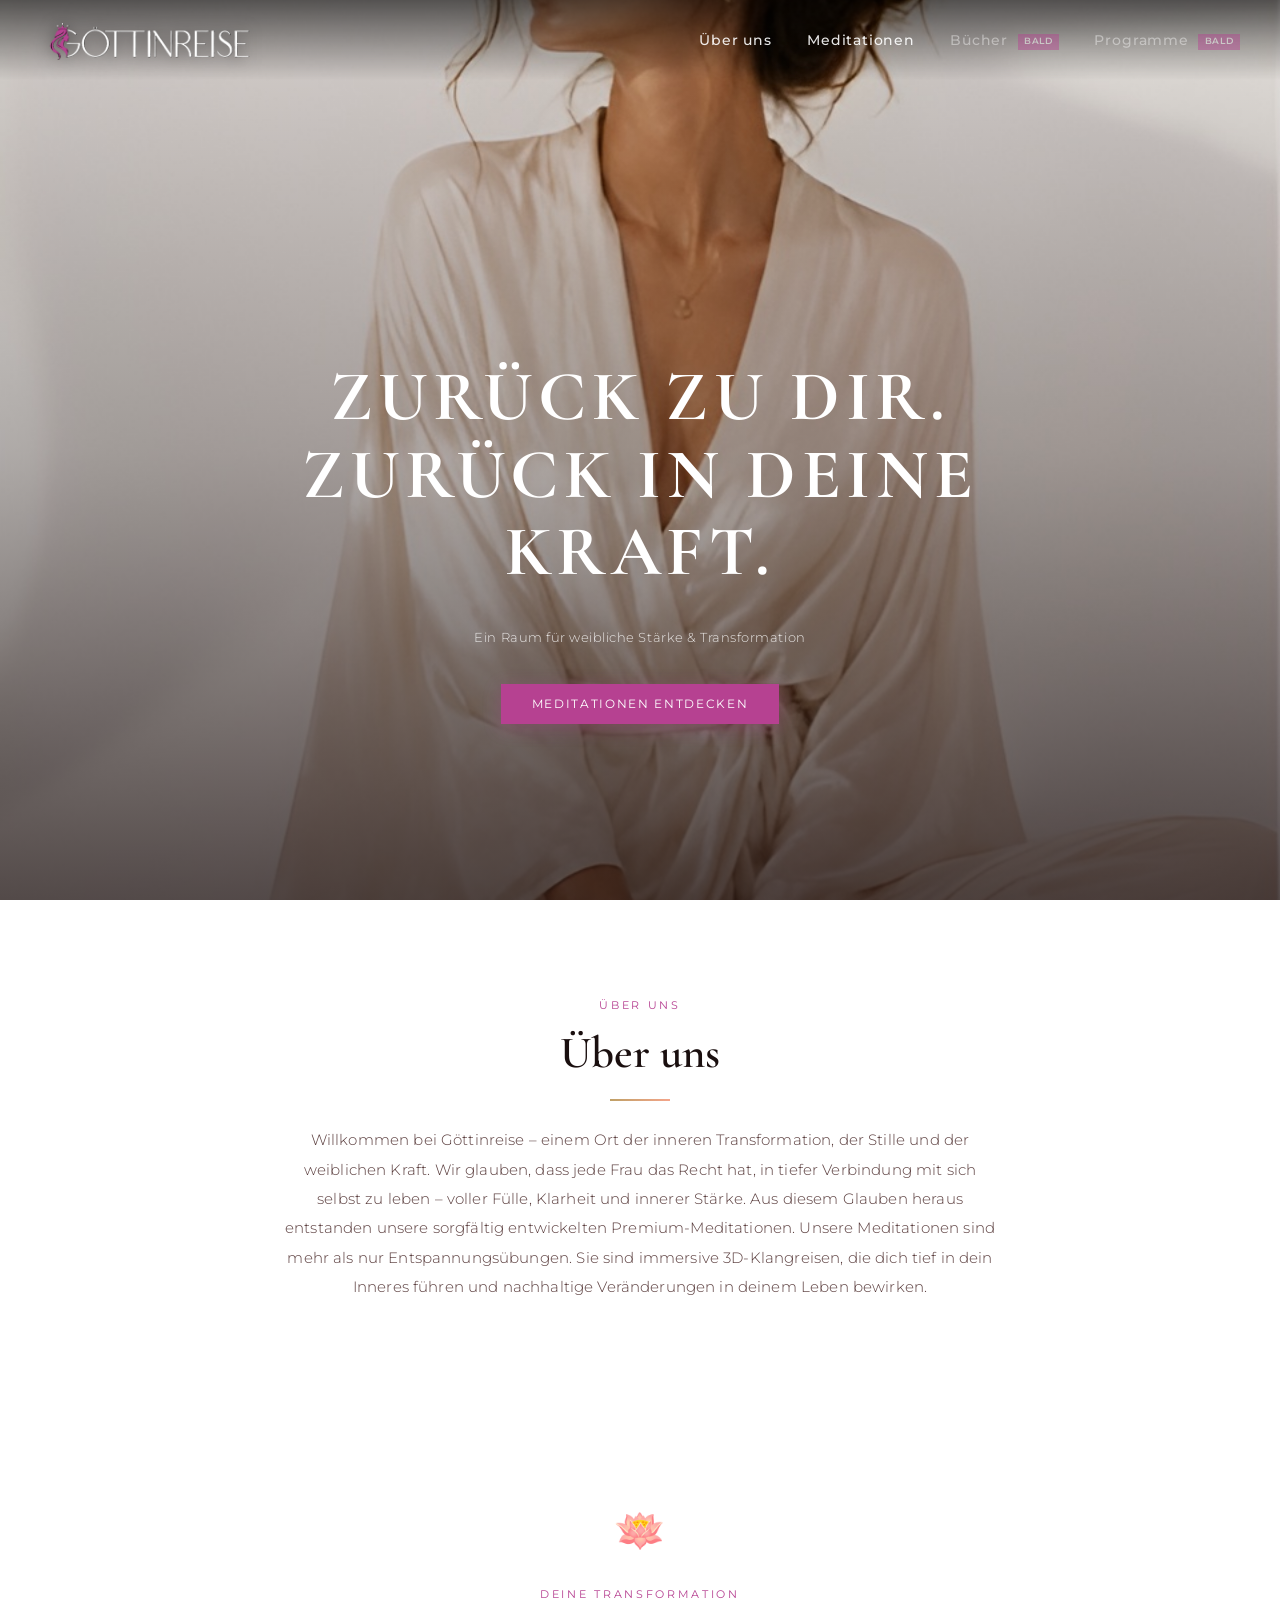
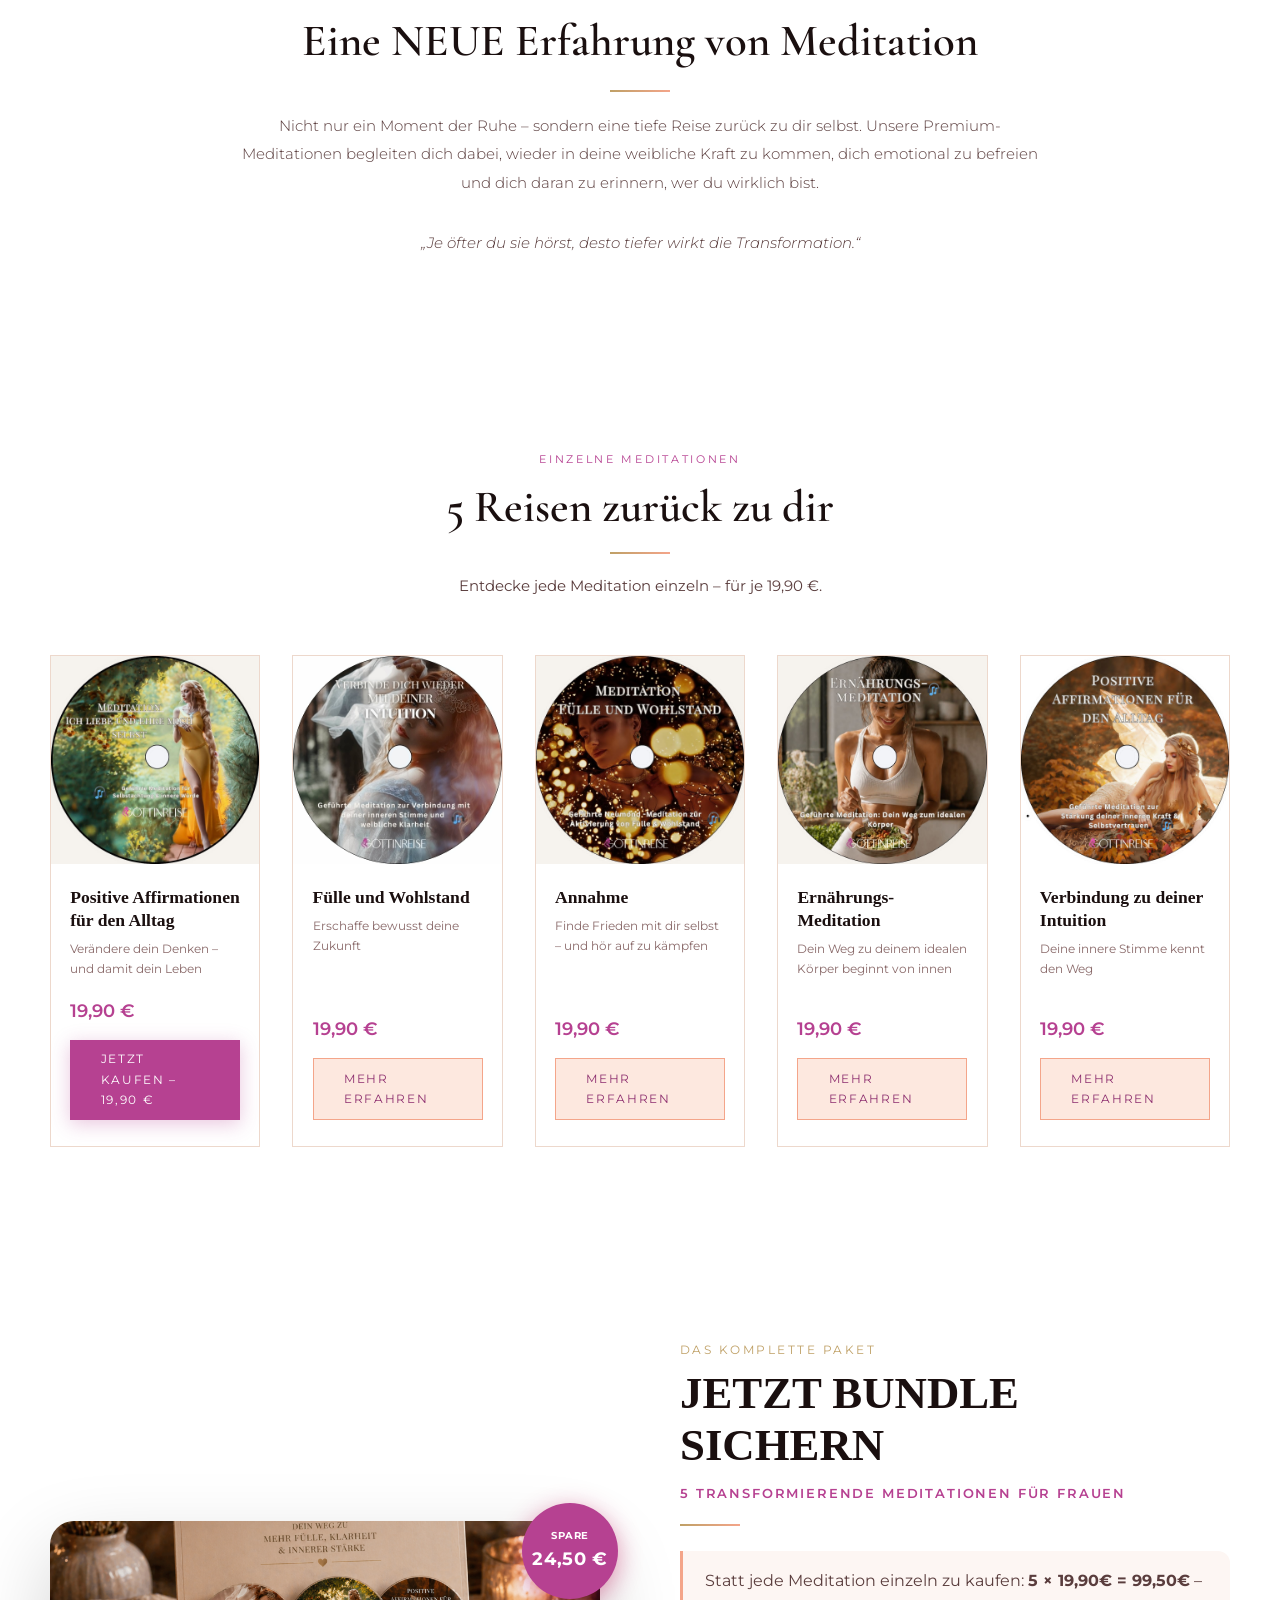
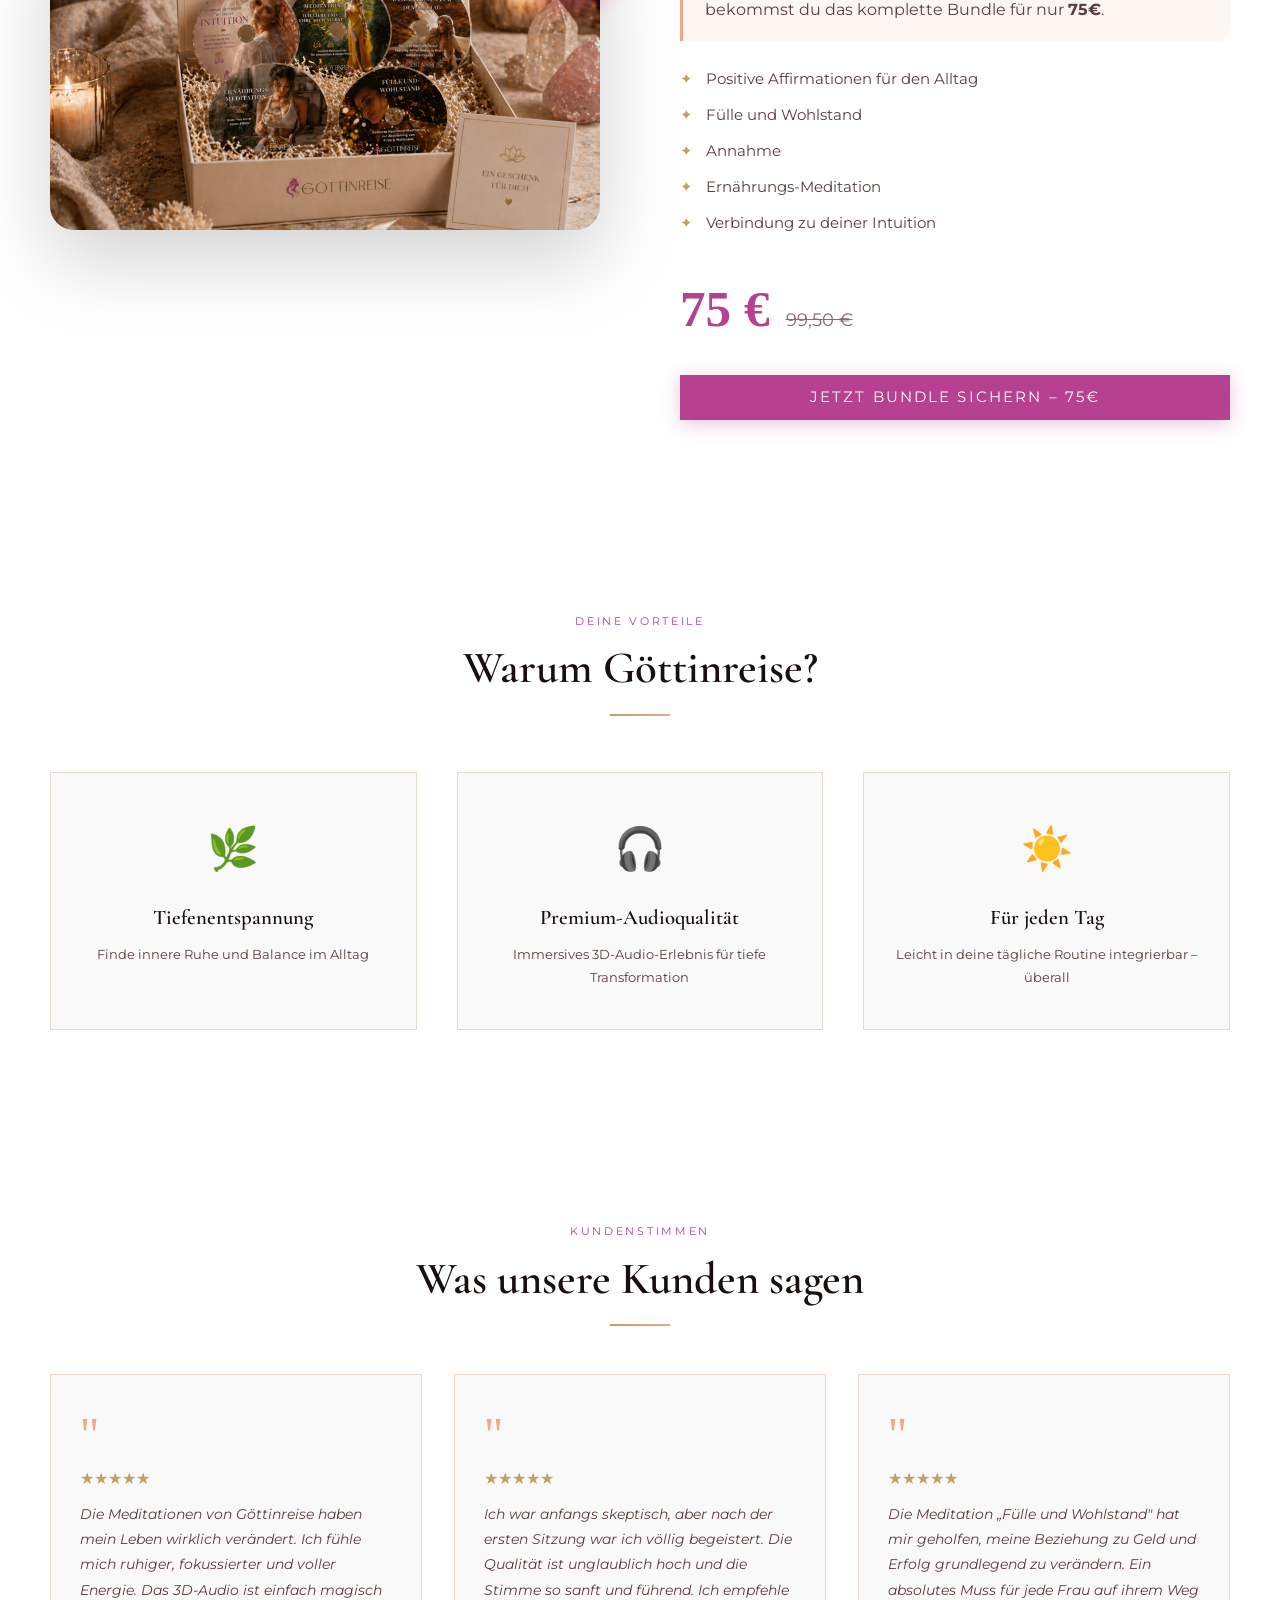
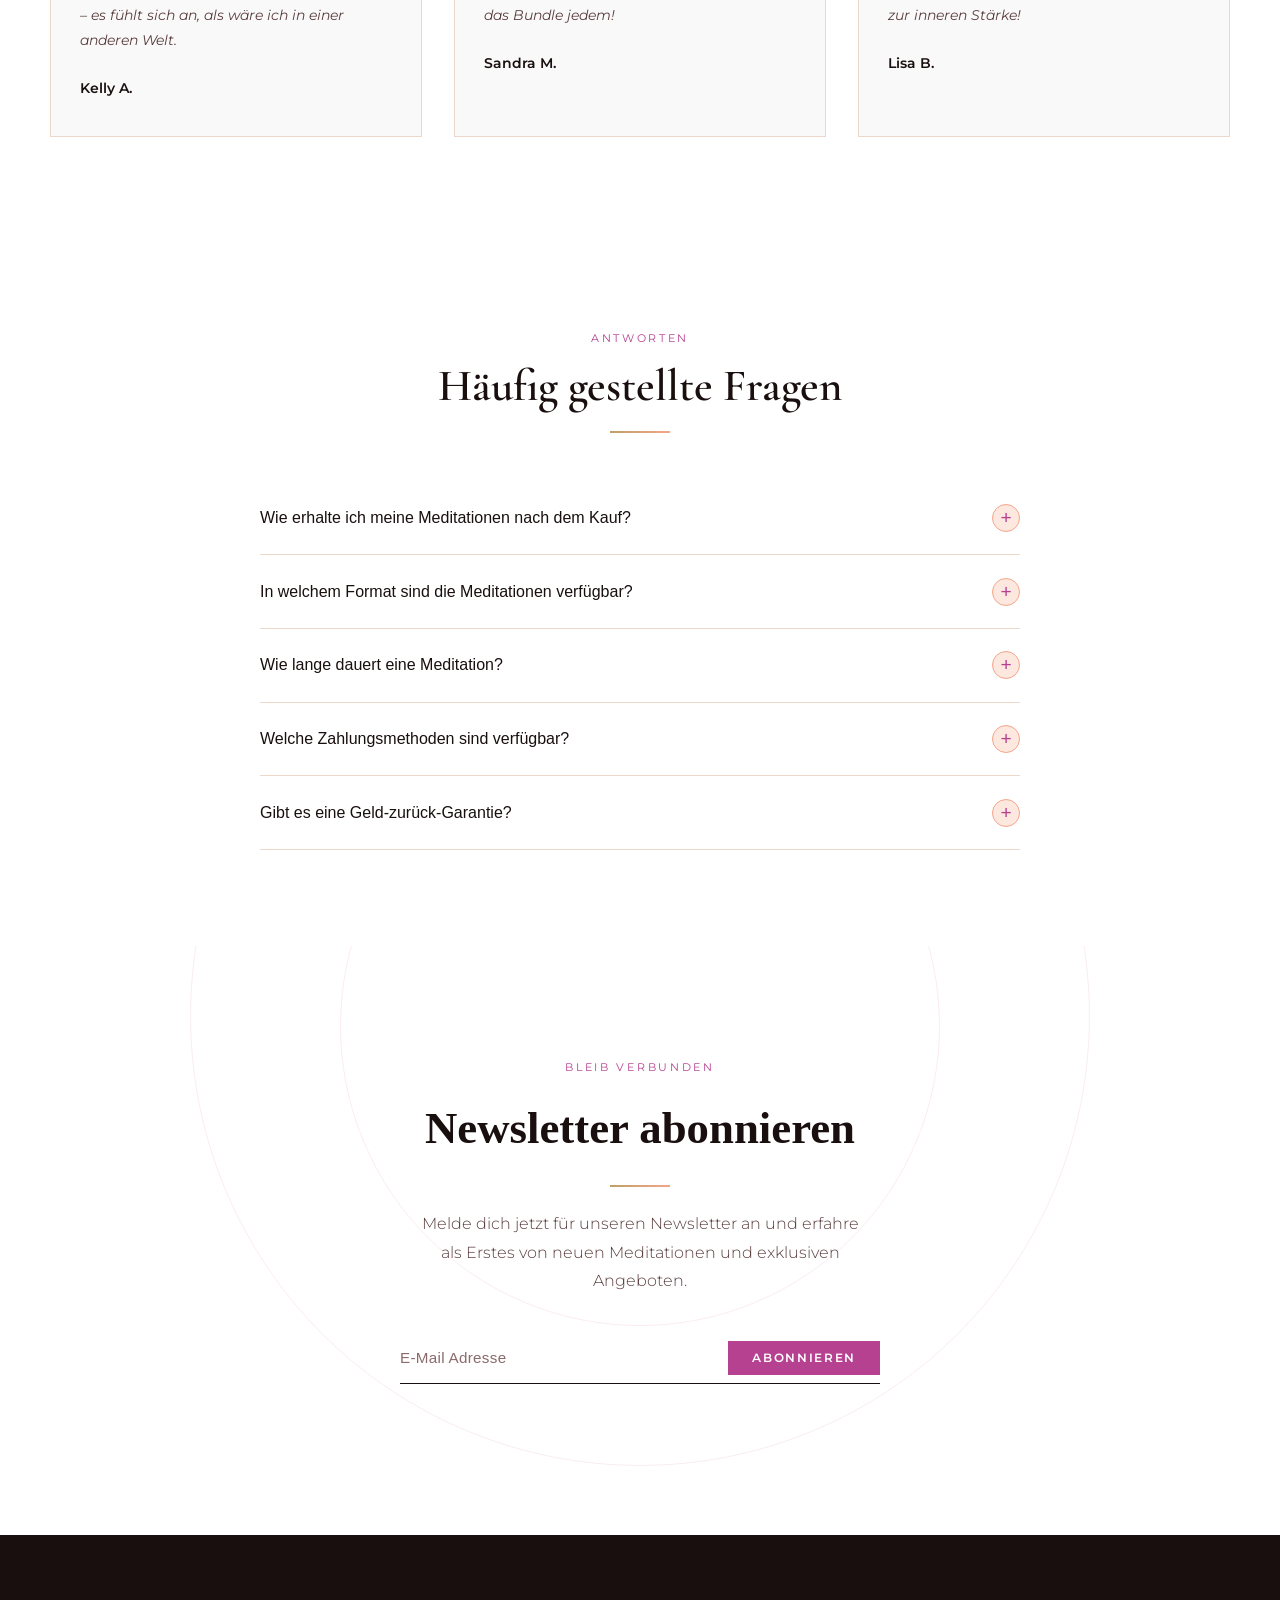
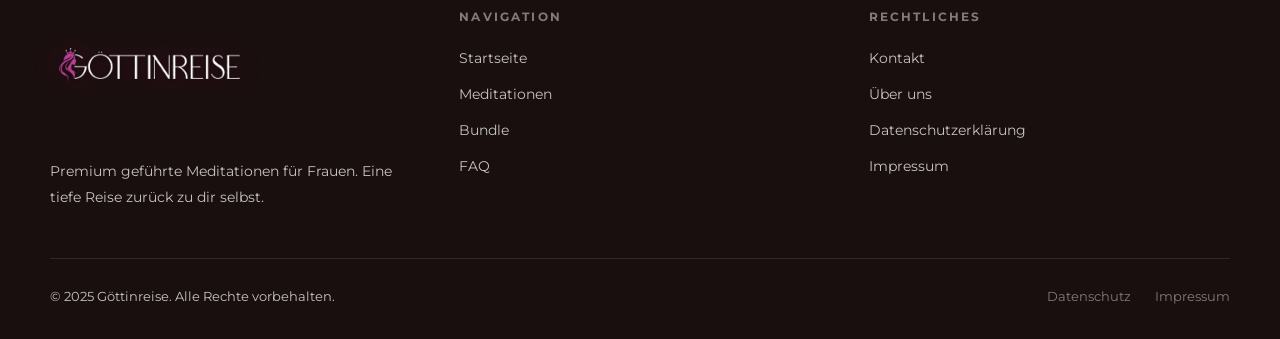
==== commit 3d535672: "Connect Stripe payment links to product buttons" ====
--- a/index.html
+++ b/index.html
@@ -83,7 +83,7 @@
             <h3 class="product-card-title">Positive Affirmationen für den Alltag</h3>
             <p class="product-card-sub">Verändere dein Denken – und damit dein Leben</p>
             <p class="product-card-price">19,90 €</p>
-            <a href="produkt.html?id=1" class="btn btn-secondary">Mehr erfahren</a>
+            <a href="https://buy.stripe.com/9B6dR85WxeZcawre0cds400" class="btn btn-primary" target="_blank" rel="noopener noreferrer">Jetzt kaufen – 19,90 €</a>
           </div>
         </div>
 
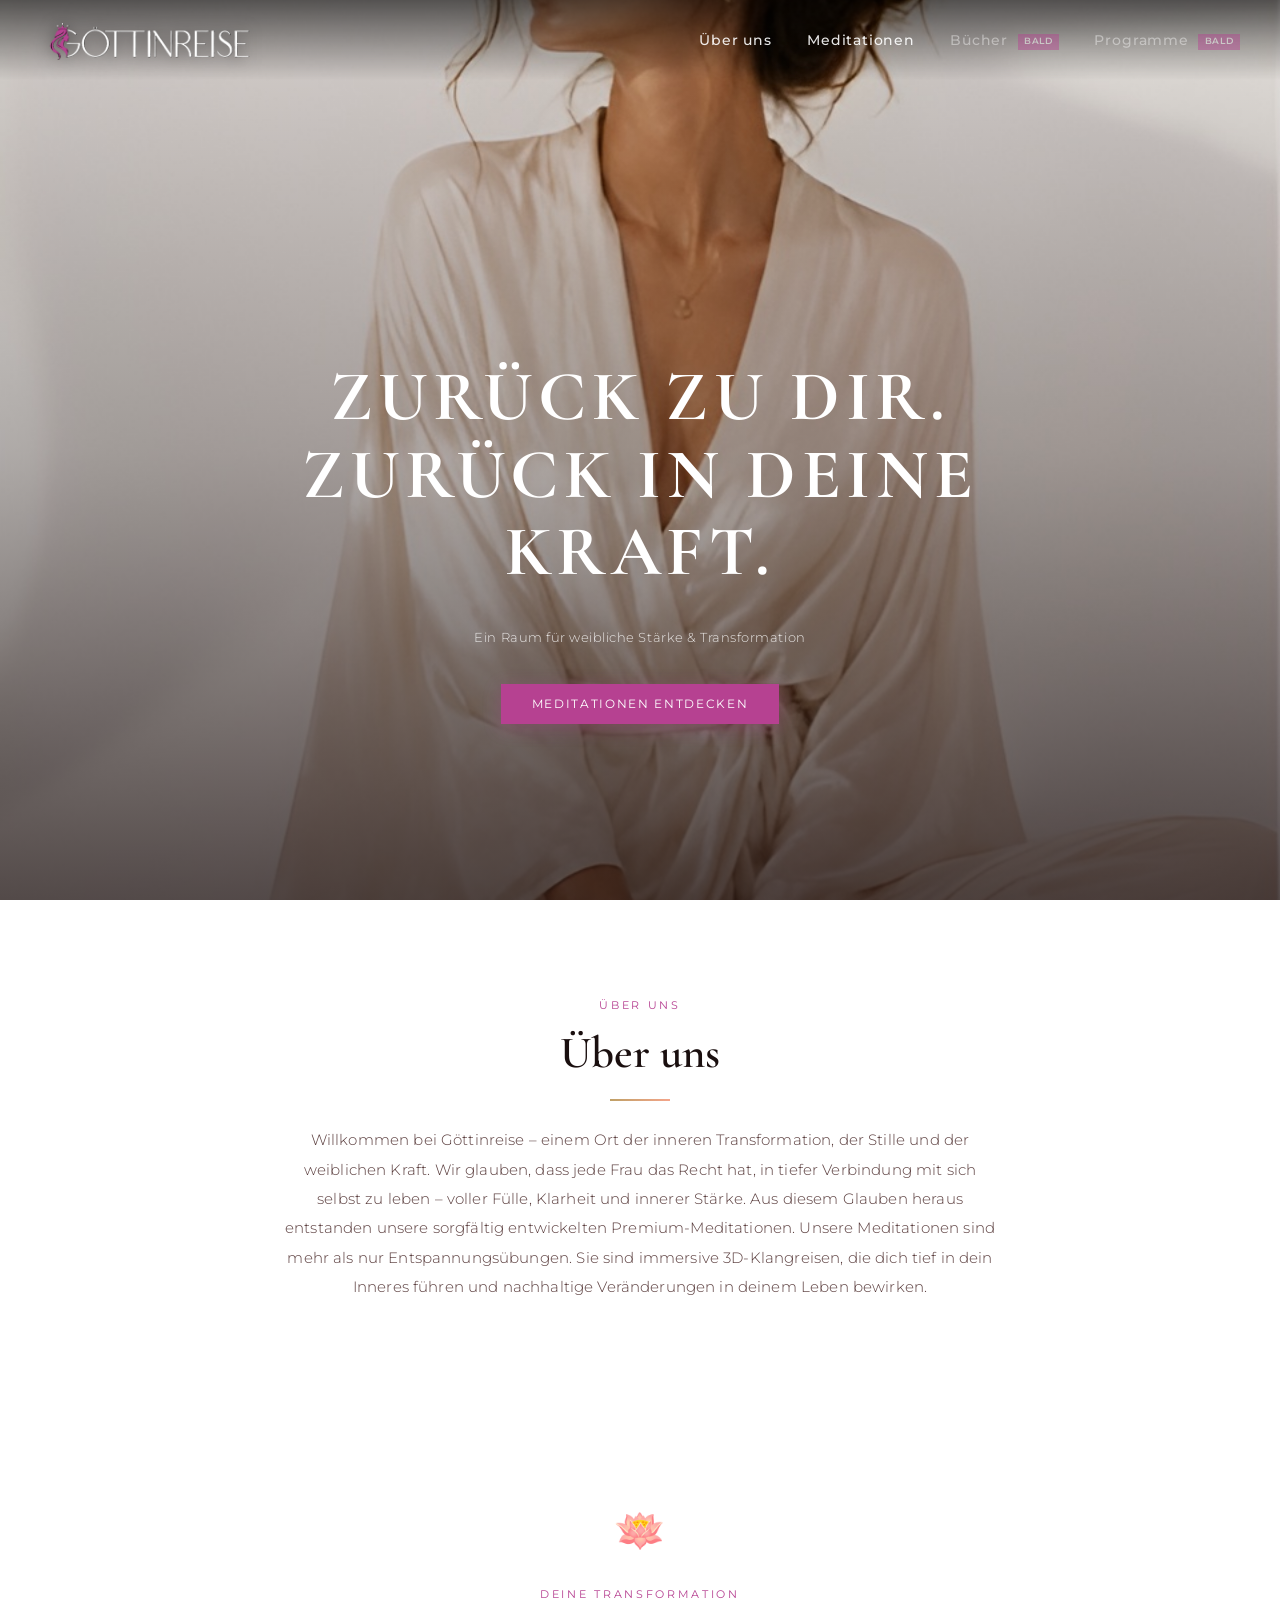
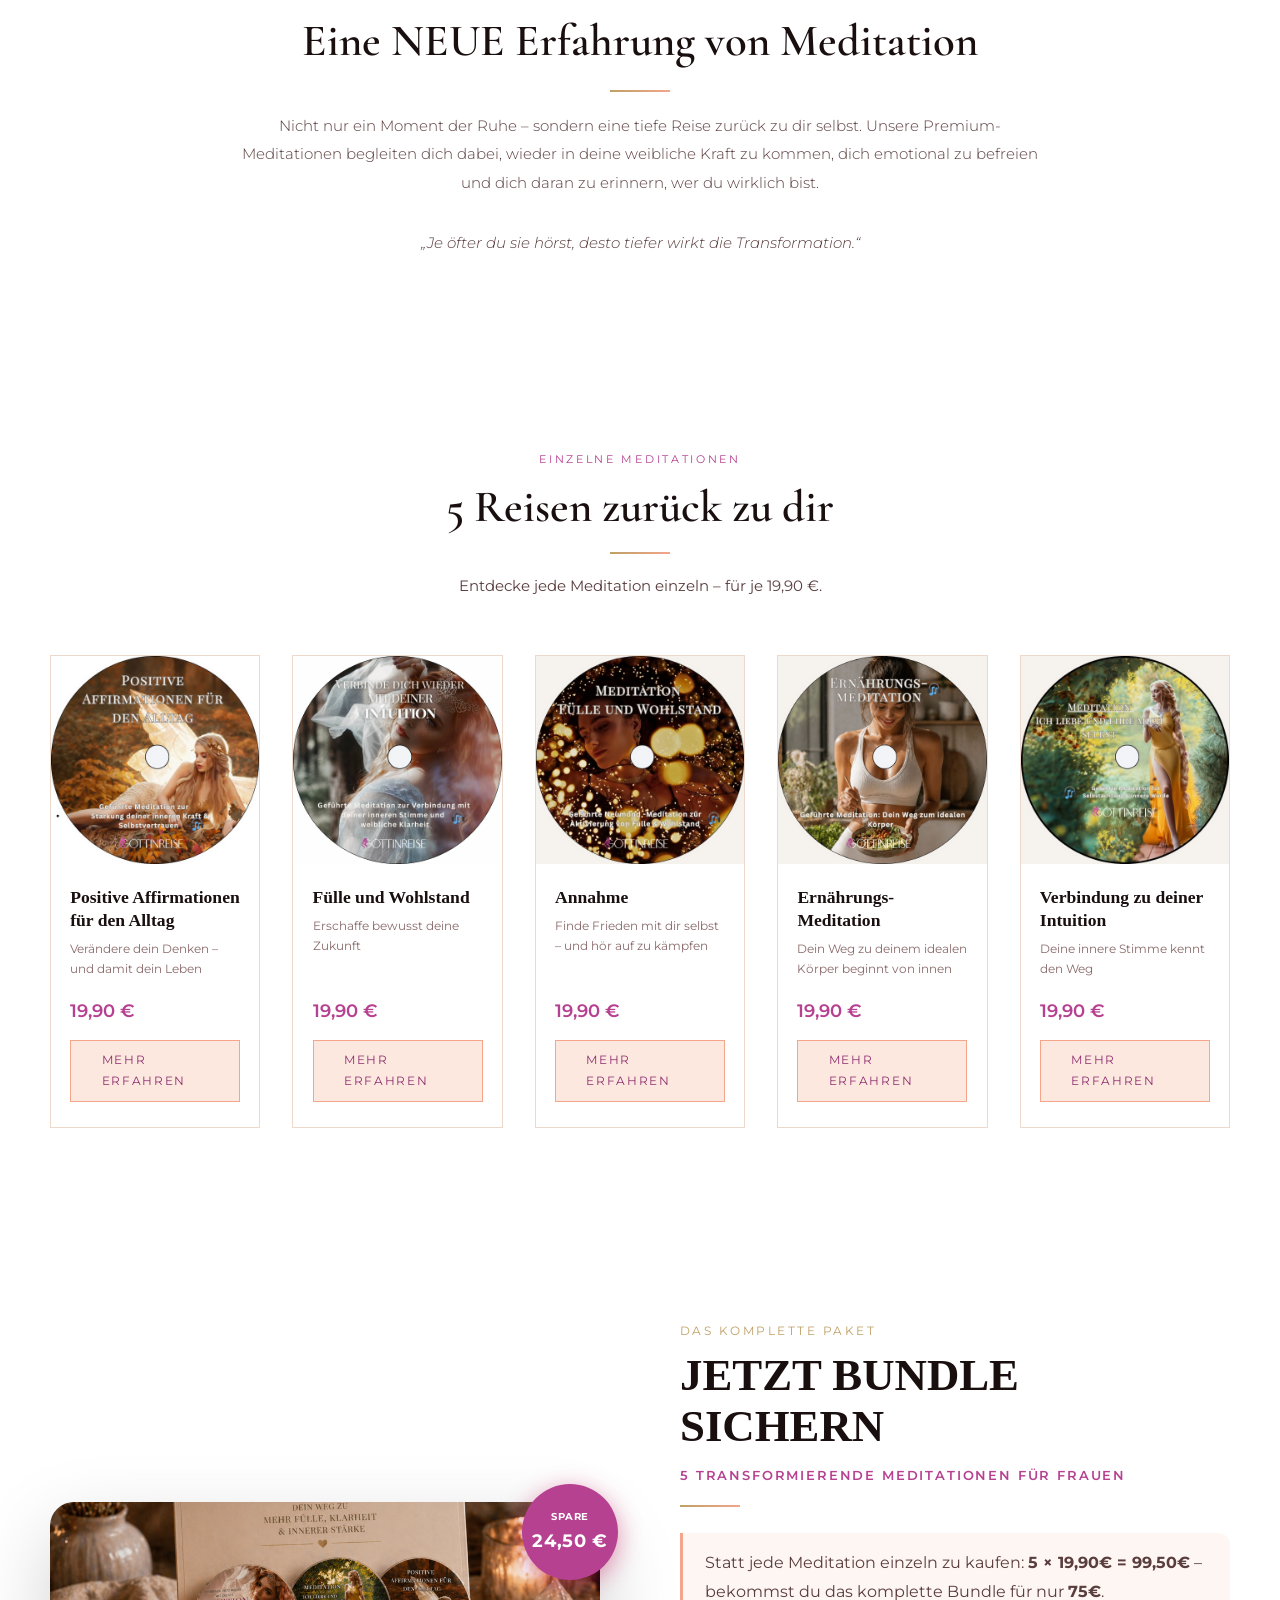
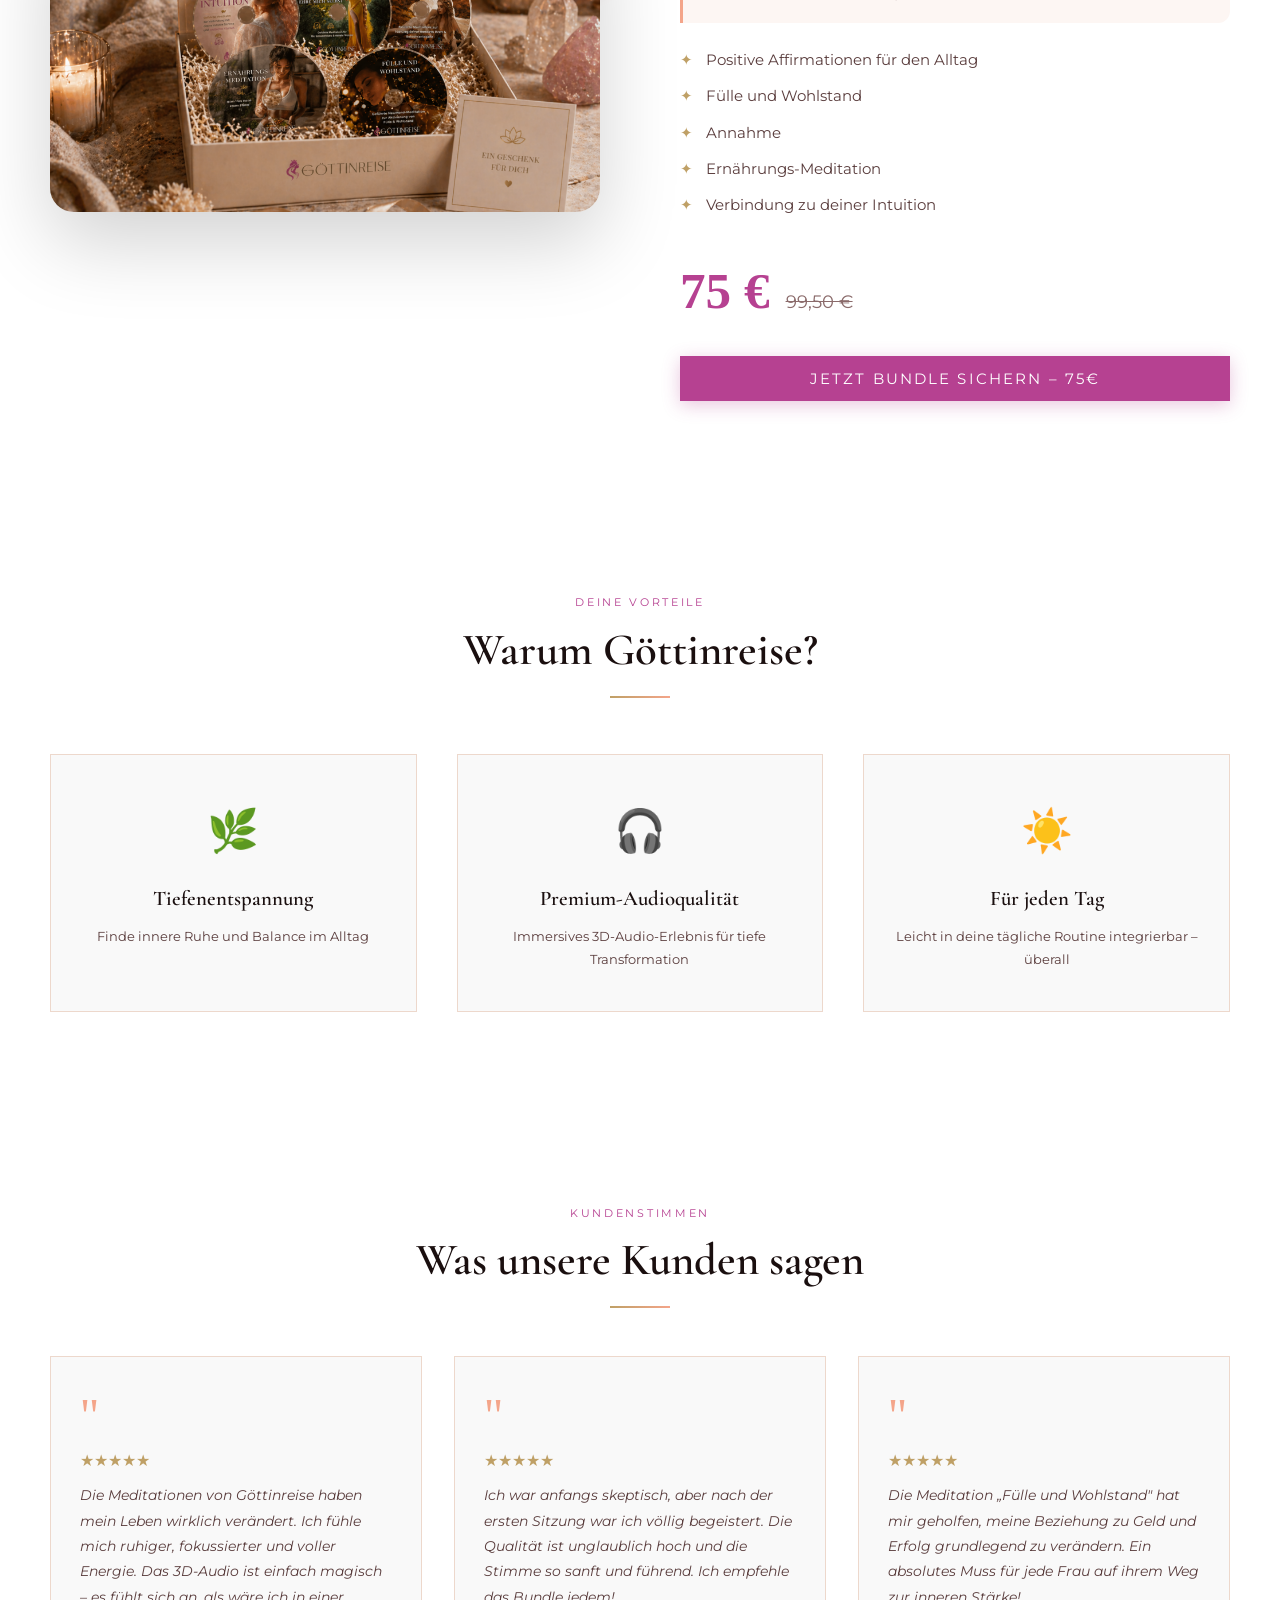
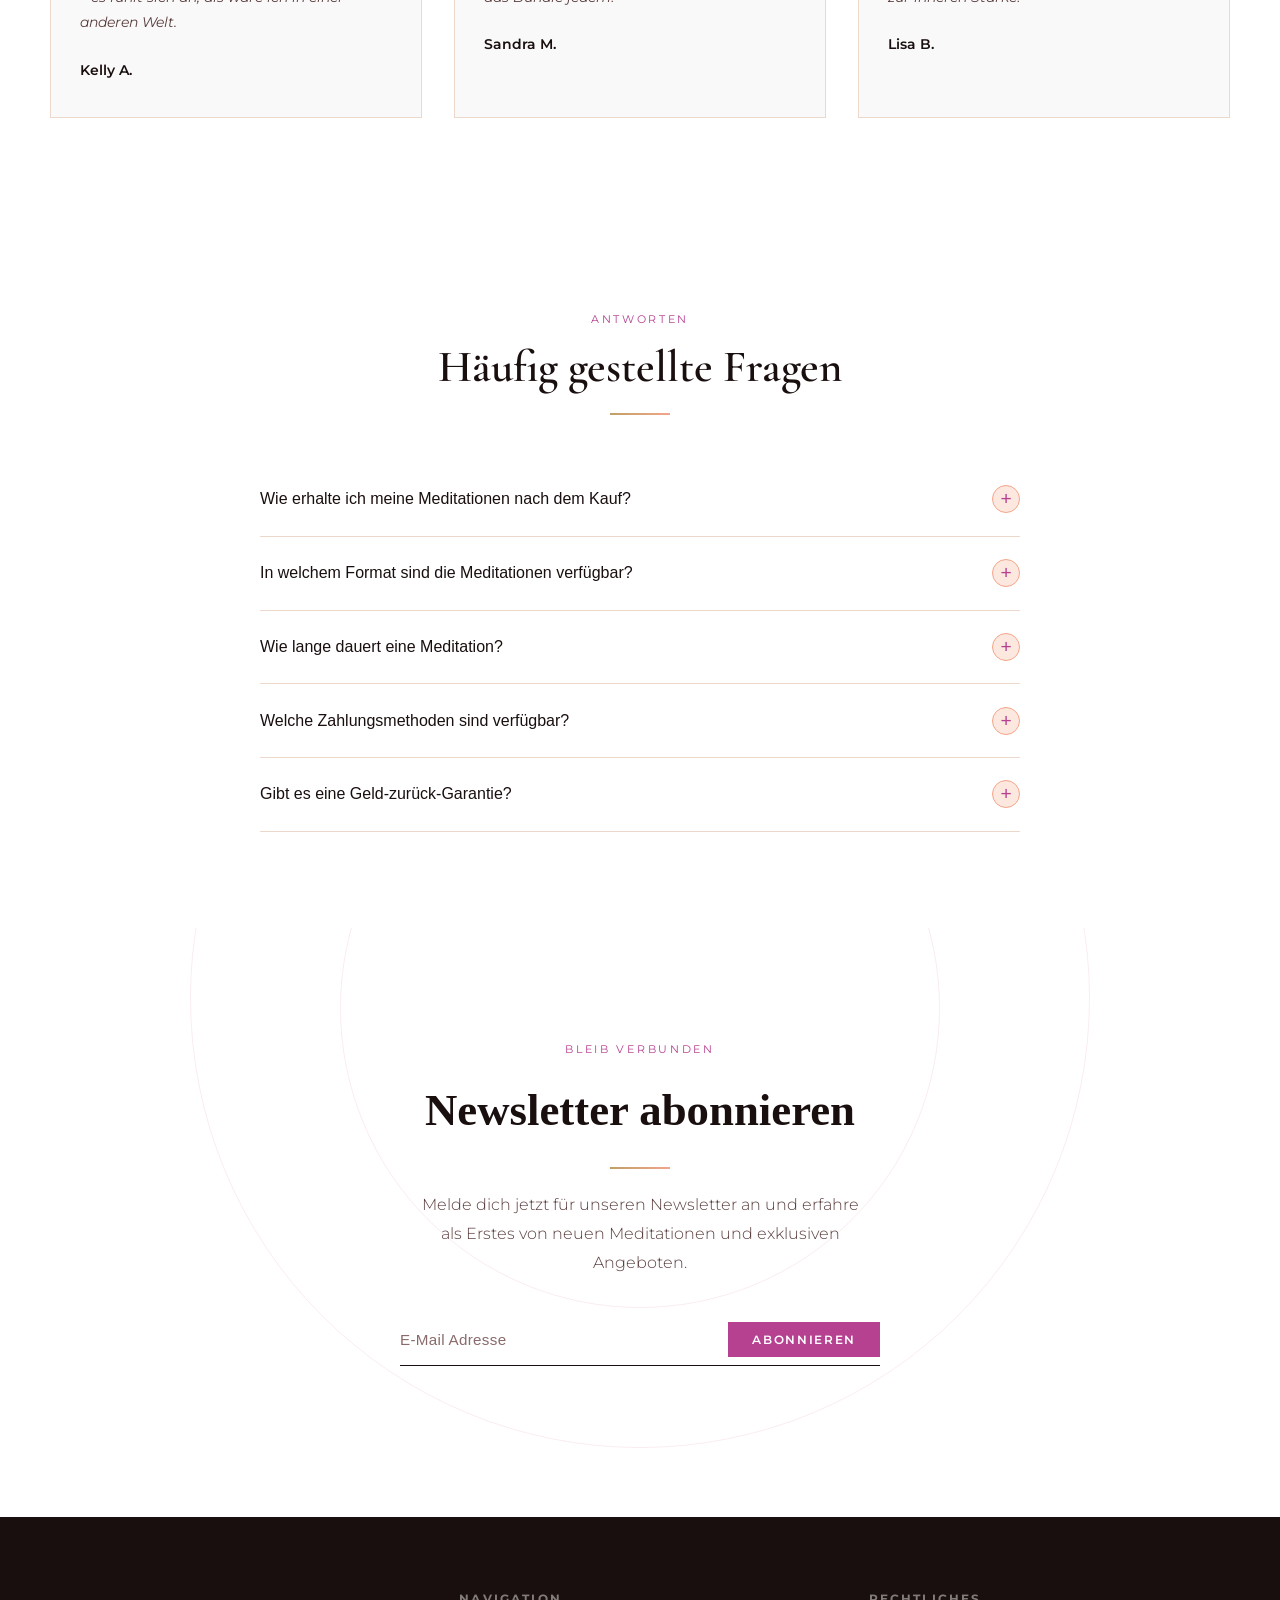
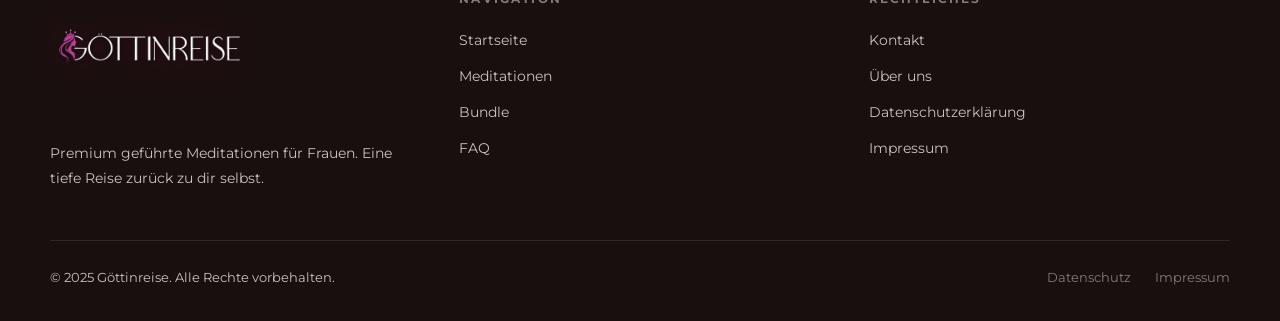
==== commit 7e81cdb9: "Connect Stripe payment links to product buttons" ====
--- a/index.html
+++ b/index.html
@@ -83,7 +83,7 @@
             <h3 class="product-card-title">Positive Affirmationen für den Alltag</h3>
             <p class="product-card-sub">Verändere dein Denken – und damit dein Leben</p>
             <p class="product-card-price">19,90 €</p>
-            <a href="https://buy.stripe.com/9B6dR85WxeZcawre0cds400" class="btn btn-primary" target="_blank" rel="noopener noreferrer">Jetzt kaufen – 19,90 €</a>
+            <a href="produkt.html?id=1" class="btn btn-secondary">Mehr erfahren</a>
           </div>
         </div>
 
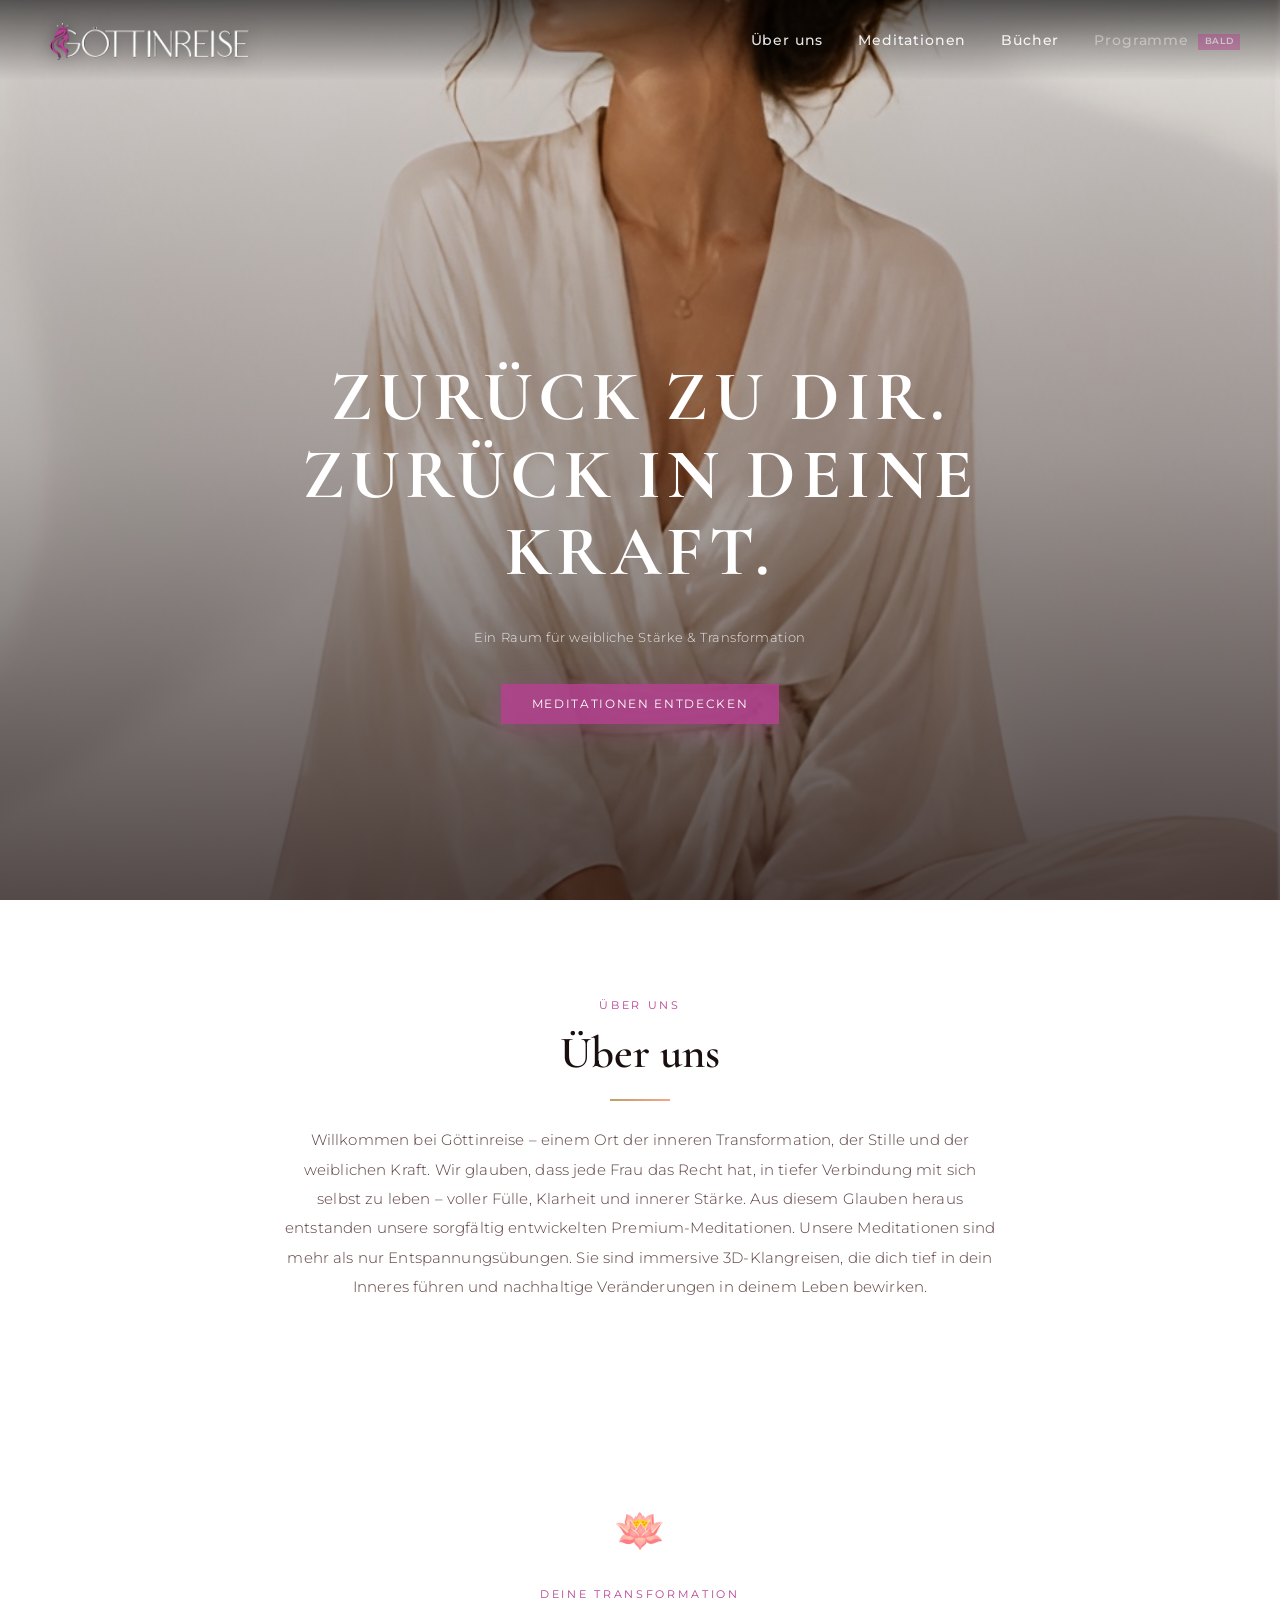
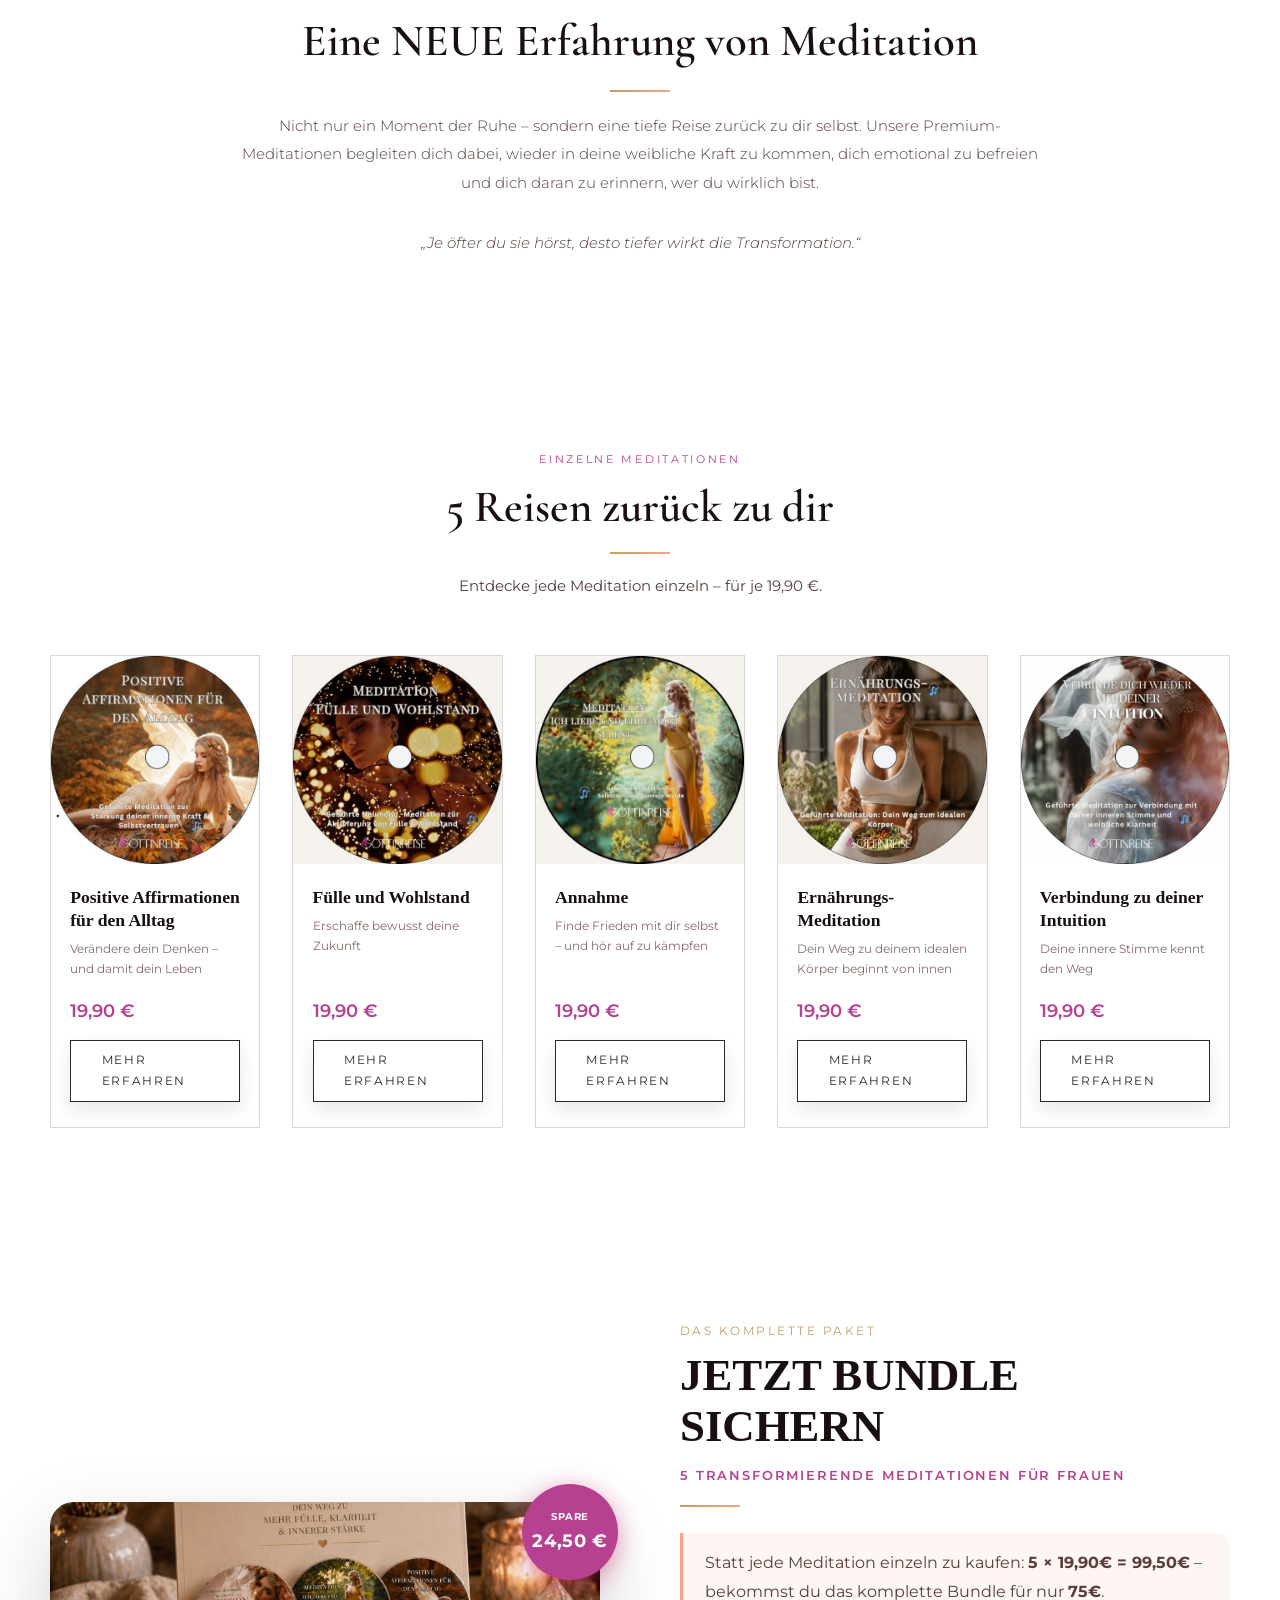
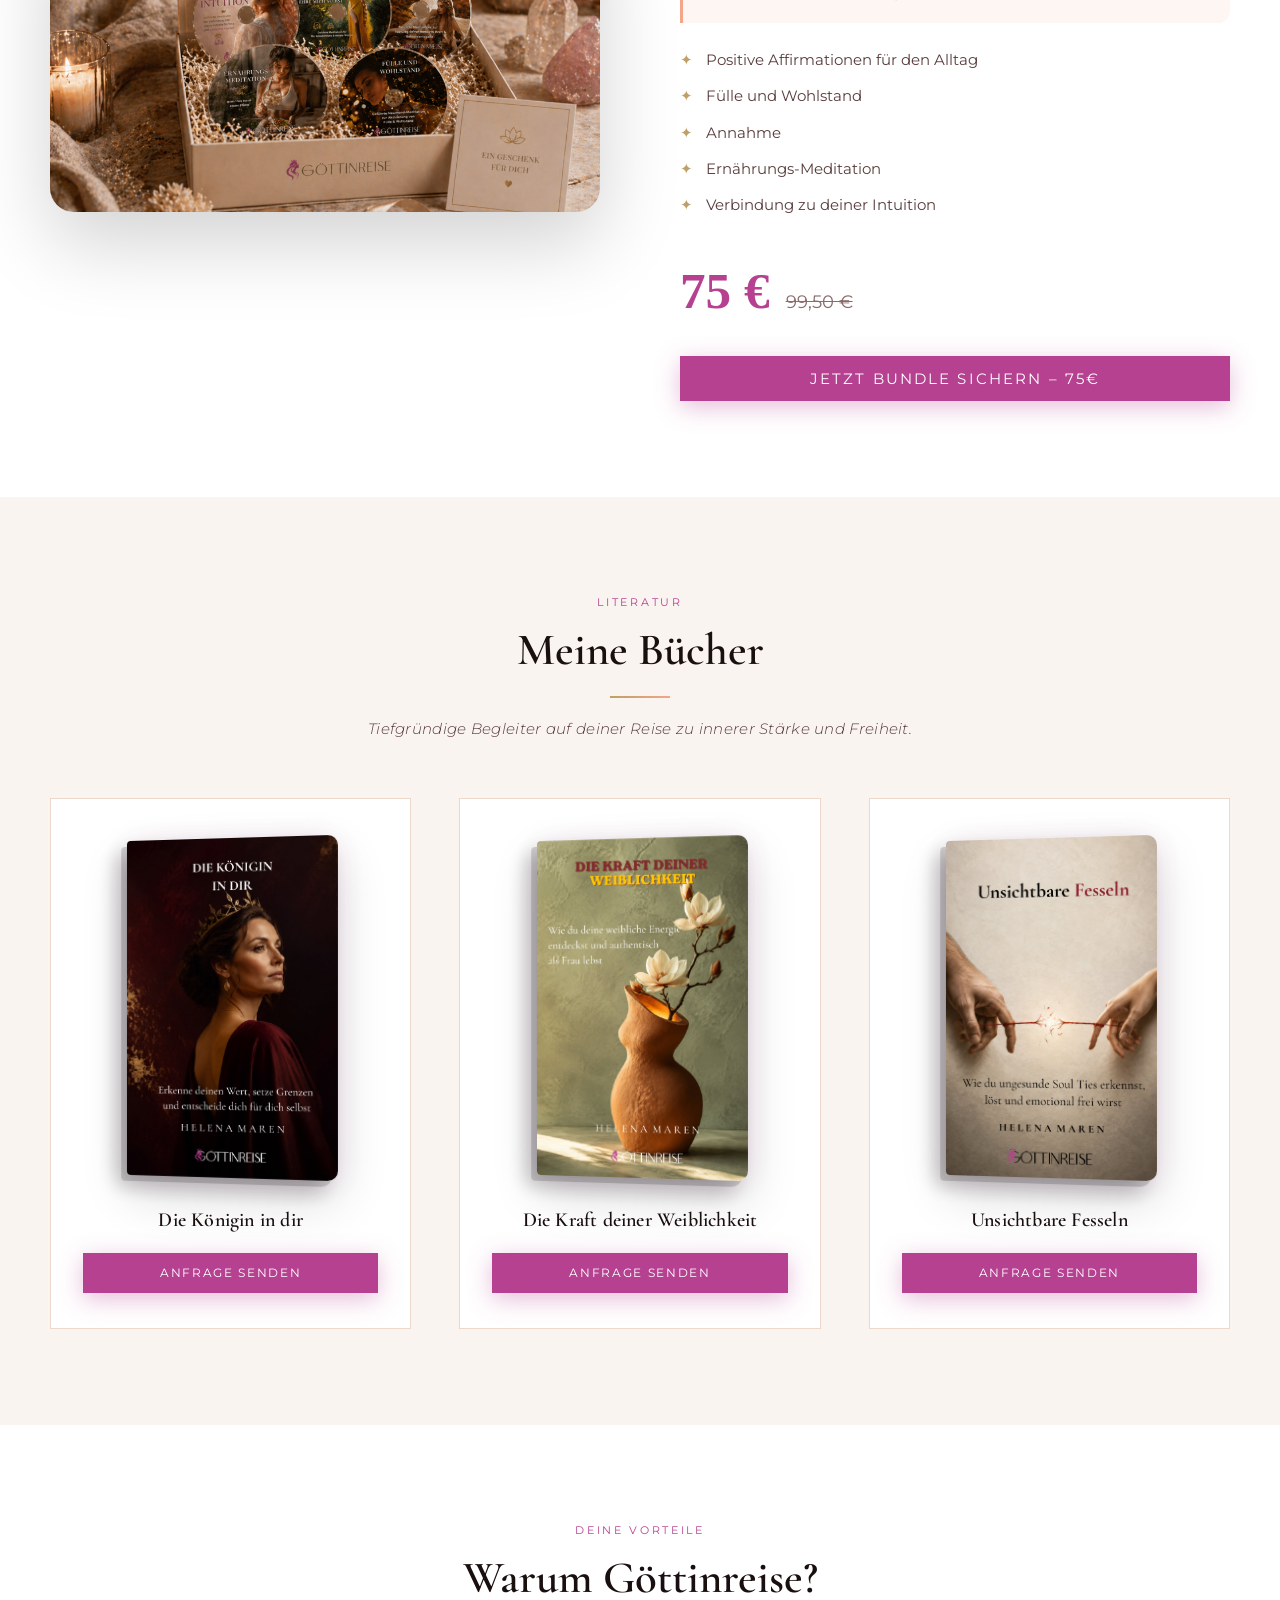
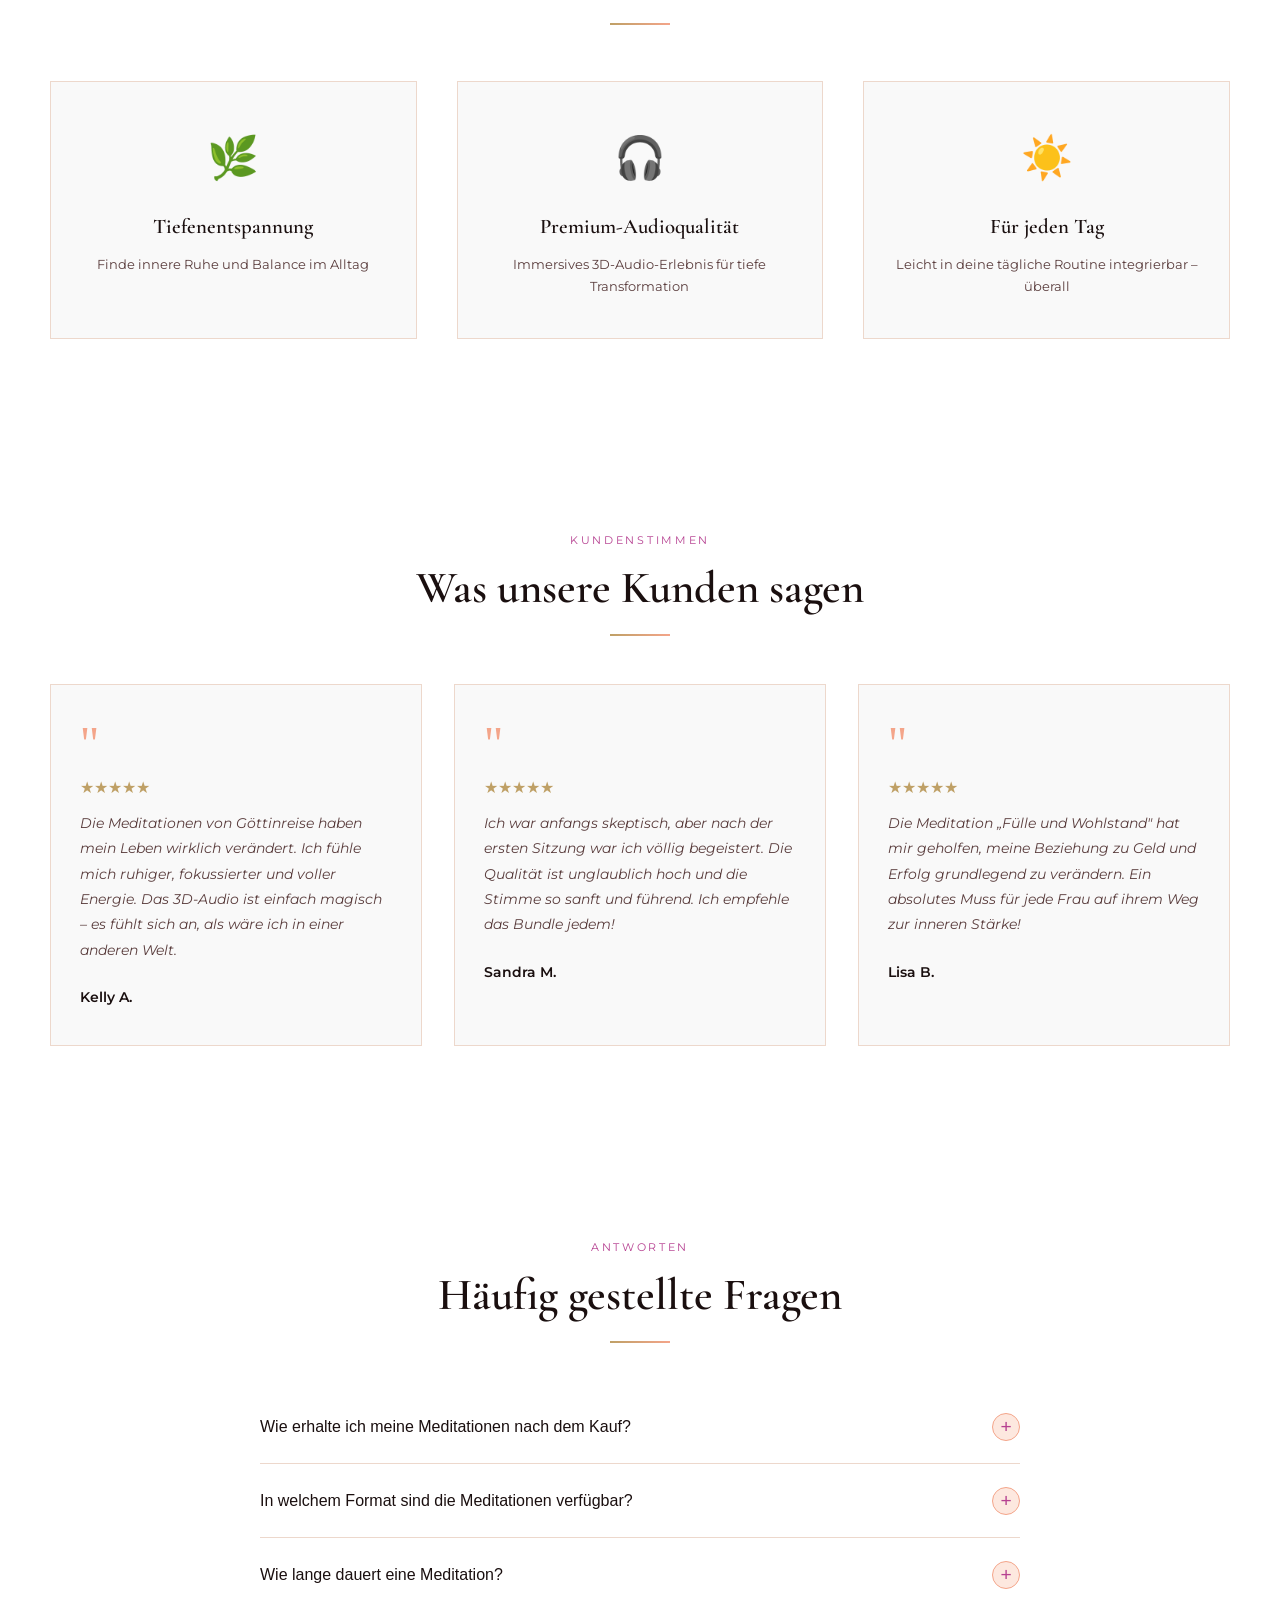
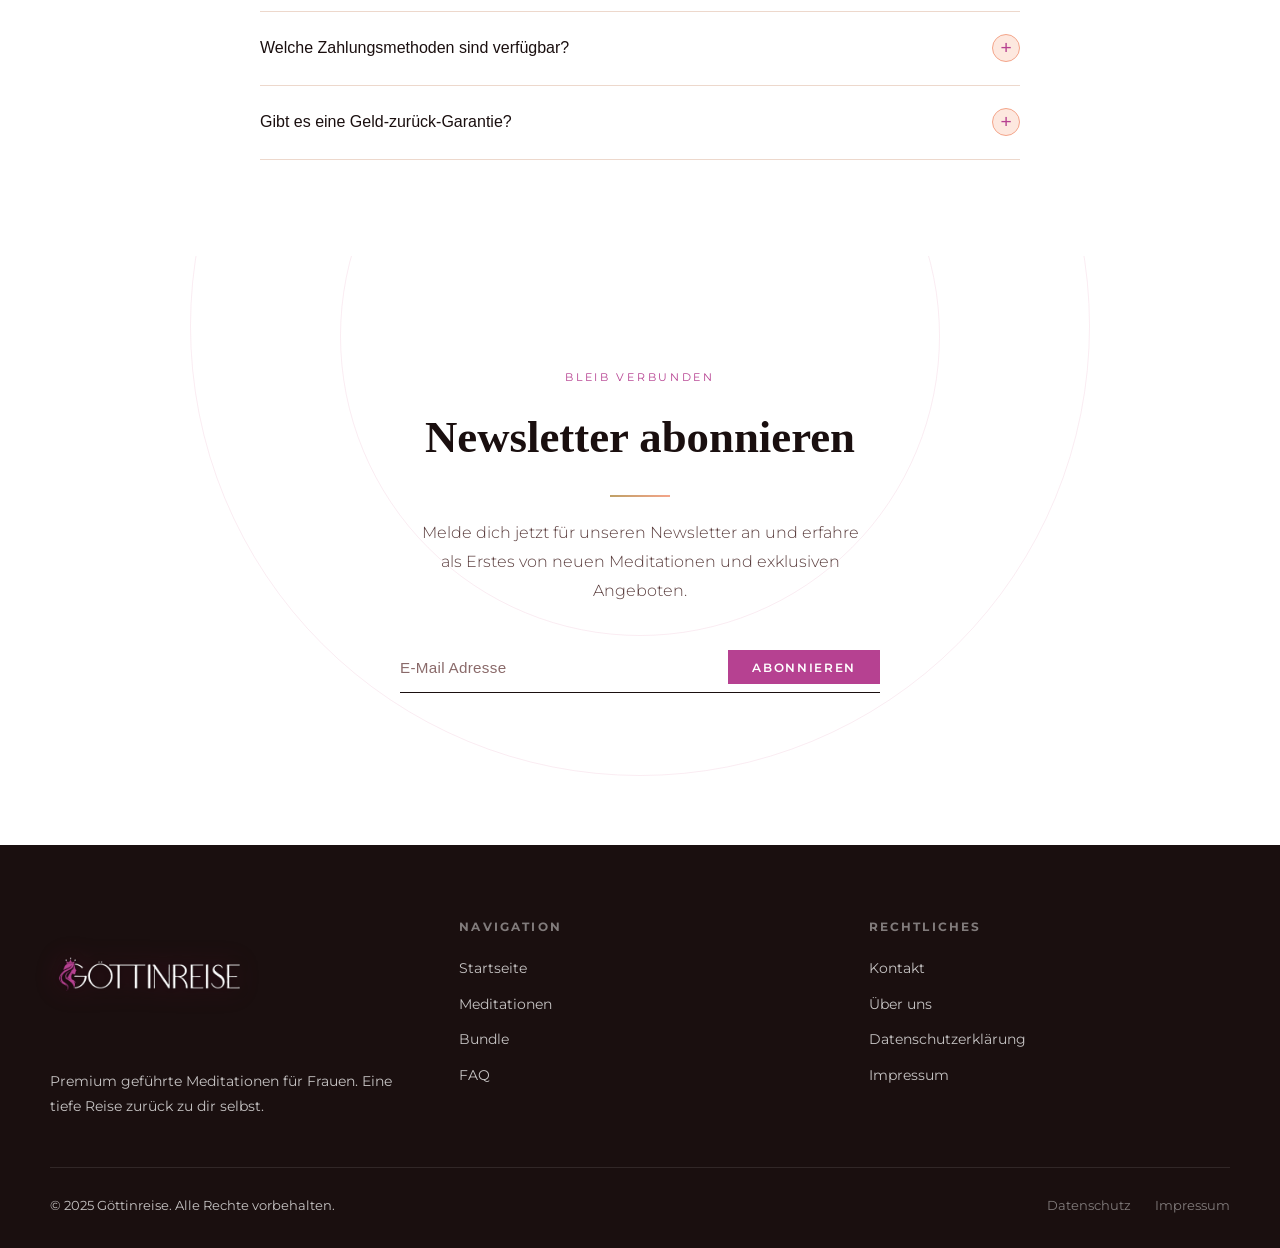
==== commit a1d982b2: "added books" ====
--- a/index.html
+++ b/index.html
@@ -22,7 +22,7 @@
     <ul class="nav-links" id="navLinks">
       <li><a href="#ueber-uns">Über uns</a></li>
       <li><a href="#meditationen">Meditationen</a></li>
-      <li><a href="#" class="nav-coming-soon" aria-disabled="true" tabindex="-1">Bücher <span class="nav-badge">Bald</span></a></li>
+      <li><a href="#books">Bücher</a></li>
       <li><a href="#" class="nav-coming-soon" aria-disabled="true" tabindex="-1">Programme <span class="nav-badge">Bald</span></a></li>
     </ul>
     <button class="nav-burger" id="burger" aria-label="Menü öffnen">
@@ -163,6 +163,52 @@
           </div>
           <a href="#" class="btn btn-primary" id="bundle-buy-btn" style="width:100%;justify-content:center;font-size:.95rem">JETZT BUNDLE SICHERN – 75€</a>
         </div>
+      </div>
+    </div>
+  </section>
+
+  <!-- BOOKS -->
+  <section class="books-section" id="books">
+    <div class="section-inner">
+      <div style="text-align:center" class="reveal">
+        <span class="eyebrow">Literatur</span>
+        <h2 class="section-title center">Meine Bücher</h2>
+        <div class="divider center"></div>
+        <p class="books-intro">Tiefgründige Begleiter auf deiner Reise zu innerer Stärke und Freiheit.</p>
+      </div>
+
+      <div class="books-grid">
+
+        <div class="book-card reveal">
+          <div class="book-cover-wrap">
+            <img src="images/5a5e313b-7551-4bc6-b053-1c66216d6592.jpg" alt="Die Königin in dir" class="book-cover" />
+          </div>
+          <div class="book-card-body">
+            <h3 class="book-title">Die Königin in dir</h3>
+            <a href="mailto:kontakt@goettinreise.de?subject=Anfrage:%20Die%20K%C3%B6nigin%20in%20dir" class="btn btn-primary book-btn" id="book-btn-1">Anfrage senden</a>
+          </div>
+        </div>
+
+        <div class="book-card reveal">
+          <div class="book-cover-wrap">
+            <img src="images/14e98747-7237-4a11-85b4-4484c0a63f0e.jpg" alt="Die Kraft deiner Weiblichkeit" class="book-cover" />
+          </div>
+          <div class="book-card-body">
+            <h3 class="book-title">Die Kraft deiner Weiblichkeit</h3>
+            <a href="mailto:kontakt@goettinreise.de?subject=Anfrage:%20Die%20Kraft%20deiner%20Weiblichkeit" class="btn btn-primary book-btn" id="book-btn-2">Anfrage senden</a>
+          </div>
+        </div>
+
+        <div class="book-card reveal">
+          <div class="book-cover-wrap">
+            <img src="images/b8025618-b7d2-40f4-b5ac-9e57ffad72f6.jpg" alt="Unsichtbare Fesseln" class="book-cover" />
+          </div>
+          <div class="book-card-body">
+            <h3 class="book-title">Unsichtbare Fesseln</h3>
+            <a href="mailto:kontakt@goettinreise.de?subject=Anfrage:%20Unsichtbare%20Fesseln" class="btn btn-primary book-btn" id="book-btn-3">Anfrage senden</a>
+          </div>
+        </div>
+
       </div>
     </div>
   </section>
--- a/style.css
+++ b/style.css
@@ -2,8 +2,8 @@
 
 :root {
   --magenta: #B64191;
-  --magenta-light: #cc52a8;
-  --magenta-dark: #8e3070;
+  --magenta-light: #CE5CAD;
+  --magenta-dark: #8C2E6E;
   --peach: #F4A58A;
   --peach-light: #FDE8DF;
   --peach-bg: #FDF6F3;
@@ -16,7 +16,8 @@
   --text-mid: #5A3D3D;
   --text-light: #8A6A6A;
   --border: #EDD8CC;
-  --shadow: rgba(194,24,91,0.12);
+  --logo-gray: #2A2A2A;
+  --shadow: rgba(182,65,145,0.12);
 }
 
 *,*::before,*::after { box-sizing:border-box; margin:0; padding:0; }
@@ -60,7 +61,7 @@
 .navbar.scrolled .nav-logo .logo-white { display:none; }
 .navbar.scrolled .nav-logo .logo-dark  { display:block; }
 
-.nav-logo:hover .logo-white { transform:scale(1.06); filter:drop-shadow(0 2px 10px rgba(194,24,91,0.5)); }
+.nav-logo:hover .logo-white { transform:scale(1.06); filter:drop-shadow(0 2px 10px rgba(182,65,145,0.5)); }
 .nav-logo:hover .logo-dark  { transform:scale(1.06); }
 .nav-links { display:flex; align-items:center; gap:2.2rem; list-style:none; }
 .nav-links a {
@@ -105,14 +106,21 @@
   transition:transform .2s, box-shadow .2s, background .2s, opacity .2s;
 }
 .btn:hover { transform:translateY(-1px); }
-.btn-primary { background:#B64191; color:#fff; box-shadow:0 4px 18px rgba(182,65,145,.3); }
-.btn-primary:hover { background:var(--magenta-dark); box-shadow:0 8px 24px rgba(182,65,145,.4); }
-.btn-secondary { background:var(--peach-light); color:var(--magenta-dark); border:1px solid var(--peach); }
-.btn-secondary:hover { background:var(--peach); color:#fff; }
+.btn-primary { background:var(--magenta); color:#fff; box-shadow:0 6px 24px rgba(182,65,145,.35); }
+.btn-primary:hover { background:var(--magenta-dark); box-shadow:0 10px 32px rgba(182,65,145,.5); }
+.btn-secondary { background:#fff; color:var(--logo-gray); border:1.5px solid var(--logo-gray); box-shadow:0 8px 20px rgba(0,0,0,0.10); }
+.btn-secondary:hover { background:var(--logo-gray); color:#fff; box-shadow:0 12px 28px rgba(0,0,0,0.18); }
 .btn-outline { background:transparent; color:#fff; border:1px solid rgba(255,255,255,.6); }
 .btn-outline:hover { background:rgba(255,255,255,.1); }
-.btn-ghost { background:transparent; color:var(--magenta); border:1px solid var(--magenta); }
-.btn-ghost:hover { background:var(--magenta); color:#fff; }
+.btn-ghost { background:transparent; color:var(--logo-gray); border:1.5px solid var(--logo-gray); }
+.btn-ghost:hover { background:var(--logo-gray); color:#fff; }
+/* Download CTA — retains cyclamen prominence on danke pages */
+.btn-download { background:var(--magenta); color:#fff; border:none; box-shadow:0 8px 20px rgba(0,0,0,0.15); }
+.btn-download:hover { background:var(--magenta-dark); box-shadow:0 12px 28px rgba(0,0,0,0.22); }
+
+/* Hero CTA — 85% opacity cyclamen (client spec) */
+#hero-cta-btn { background-color:rgba(182, 65, 145, 0.85); box-shadow:0 6px 24px rgba(182,65,145,.3); }
+#hero-cta-btn:hover { background-color:rgba(140, 46, 110, 0.92); }
 
 /* ── NAV COMING SOON ── */
 .nav-coming-soon { opacity:.45 !important; cursor:default !important; pointer-events:none; }
@@ -192,14 +200,96 @@
 .products-section { background:#FFFFFF; }
 .products-intro { text-align:center; margin-bottom:3.5rem; font-size:.92rem; color:var(--text-mid); }
 .products-grid { display:grid; grid-template-columns:repeat(auto-fill,minmax(210px,1fr)); gap:2rem; }
-.product-card { background:var(--white); border:1px solid var(--border); border-radius:0; overflow:hidden; transition:transform .3s, box-shadow .3s; display:flex; flex-direction:column; }
+.product-card { background:var(--white); border:1px solid rgba(42,42,42,0.18); border-radius:0; overflow:hidden; transition:transform .3s, box-shadow .3s; display:flex; flex-direction:column; }
 .product-card:hover { transform:translateY(-8px); box-shadow:0 24px 56px rgba(194,24,91,.14); }
 .product-card-img { width:100%; aspect-ratio:1/1; object-fit:cover; transition:transform .5s; }
 .product-card:hover .product-card-img { transform:scale(1.05); }
 .product-card-body { padding:1.4rem 1.2rem 1.6rem; flex:1; display:flex; flex-direction:column; }
 .product-card-title { font-family:'Playfair Display',serif; font-size:1.1rem; font-weight:600; color:var(--text-dark); margin-bottom:.45rem; line-height:1.3; }
 .product-card-sub { font-size:.78rem; color:var(--text-light); flex:1; margin-bottom:1.1rem; line-height:1.55; }
-.product-card-price { font-size:1.1rem; font-weight:600; color:var(--magenta); margin-bottom:.9rem; }
+.product-card-price { font-size:1.1rem; font-weight:600; color:var(--magenta); margin-bottom:.9rem; } /* cyclamen price — intentional */
+
+/* ── BOOKS ── */
+.books-section { background: var(--cream); }
+.books-intro {
+  text-align: center;
+  margin-bottom: 3.5rem;
+  font-size: .93rem;
+  color: var(--text-mid);
+  font-weight: 300;
+  font-style: italic;
+  letter-spacing: .02em;
+}
+.books-grid {
+  display: grid;
+  grid-template-columns: repeat(3, 1fr);
+  gap: 3rem;
+  margin-top: 1rem;
+}
+.book-card {
+  display: flex;
+  flex-direction: column;
+  align-items: center;
+  text-align: center;
+  background: var(--white);
+  border: 1px solid var(--border);
+  padding: 2.4rem 2rem 2.2rem;
+  transition: transform .35s ease, box-shadow .35s ease;
+}
+.book-card:hover {
+  transform: translateY(-10px);
+  box-shadow: 0 28px 64px rgba(182,65,145,.16);
+}
+.book-cover-wrap {
+  width: 100%;
+  display: flex;
+  justify-content: center;
+  margin-bottom: 1.8rem;
+  perspective: 800px;
+}
+.book-cover {
+  width: 72%;
+  max-width: 220px;
+  height: auto;
+  display: block;
+  border-radius: 4px 10px 10px 4px;
+  /* Layered shadow: left spine depth + soft drop + magenta glow */
+  box-shadow:
+    -6px 6px 0 0 rgba(0,0,0,.15),
+    -12px 12px 20px rgba(0,0,0,.20),
+    0 20px 50px rgba(0,0,0,.14),
+    0 4px 30px rgba(182,65,145,.12);
+  transform: rotateY(-8deg);
+  transition: transform .4s ease, box-shadow .4s ease;
+}
+.book-card:hover .book-cover {
+  transform: rotateY(0deg) scale(1.04);
+  box-shadow:
+    -4px 4px 0 0 rgba(0,0,0,.12),
+    -8px 8px 14px rgba(0,0,0,.15),
+    0 28px 60px rgba(0,0,0,.16),
+    0 6px 40px rgba(182,65,145,.18);
+}
+.book-card-body {
+  display: flex;
+  flex-direction: column;
+  align-items: center;
+  gap: 1.3rem;
+  width: 100%;
+}
+.book-title {
+  font-family: 'Cormorant Garamond', serif;
+  font-size: 1.25rem;
+  font-weight: 600;
+  color: var(--text-dark);
+  line-height: 1.3;
+  letter-spacing: .01em;
+}
+.book-btn {
+  width: 100%;
+  justify-content: center;
+  font-size: .74rem;
+}
 
 /* ── BENEFITS ── */
 .benefits-section { background:var(--white); }
@@ -259,6 +349,7 @@
 .product-page-price { font-family:'Playfair Display',serif; font-size:3rem; font-weight:700; color:var(--magenta); margin-bottom:1.6rem; }
 .product-page-badges { display:flex; gap:.7rem; flex-wrap:wrap; margin-bottom:2rem; }
 .badge { display:flex; align-items:center; gap:.4rem; background:var(--cream); border:1px solid var(--border); border-radius:20px; padding:.4rem 1rem; font-size:.8rem; color:var(--text-mid); font-weight:500; }
+/* Buy button on product detail page — white/gray border (btn-secondary inherits), full-width */
 .product-buy-btn { width:100%; justify-content:center; font-size:.95rem; padding:1.1rem 2rem; margin-bottom:1.4rem; }
 .product-trust { padding:1.2rem 1.5rem; background:var(--peach-bg); border-radius:14px; font-size:.86rem; color:var(--text-mid); line-height:2; }
 .product-trust a { color:var(--magenta); text-decoration:none; }
@@ -411,6 +502,7 @@
   .benefits-grid,.testimonials-grid { grid-template-columns:1fr 1fr; }
   .footer-inner { grid-template-columns:1fr 1fr; }
   .products-grid { grid-template-columns:repeat(2,1fr); }
+  .books-grid { grid-template-columns:repeat(2,1fr); gap:2rem; }
 }
 
 /* ── MOBILE (≤768px) ── */
@@ -479,6 +571,7 @@
   .footer-inner { grid-template-columns:1fr; }
   .products-grid { grid-template-columns:1fr; }
   .downloads-grid { grid-template-columns:1fr; }
+  .books-grid { grid-template-columns:1fr; gap:2.5rem; }
 
   /* Misc */
   .bundle-badge { width:74px; height:74px; }
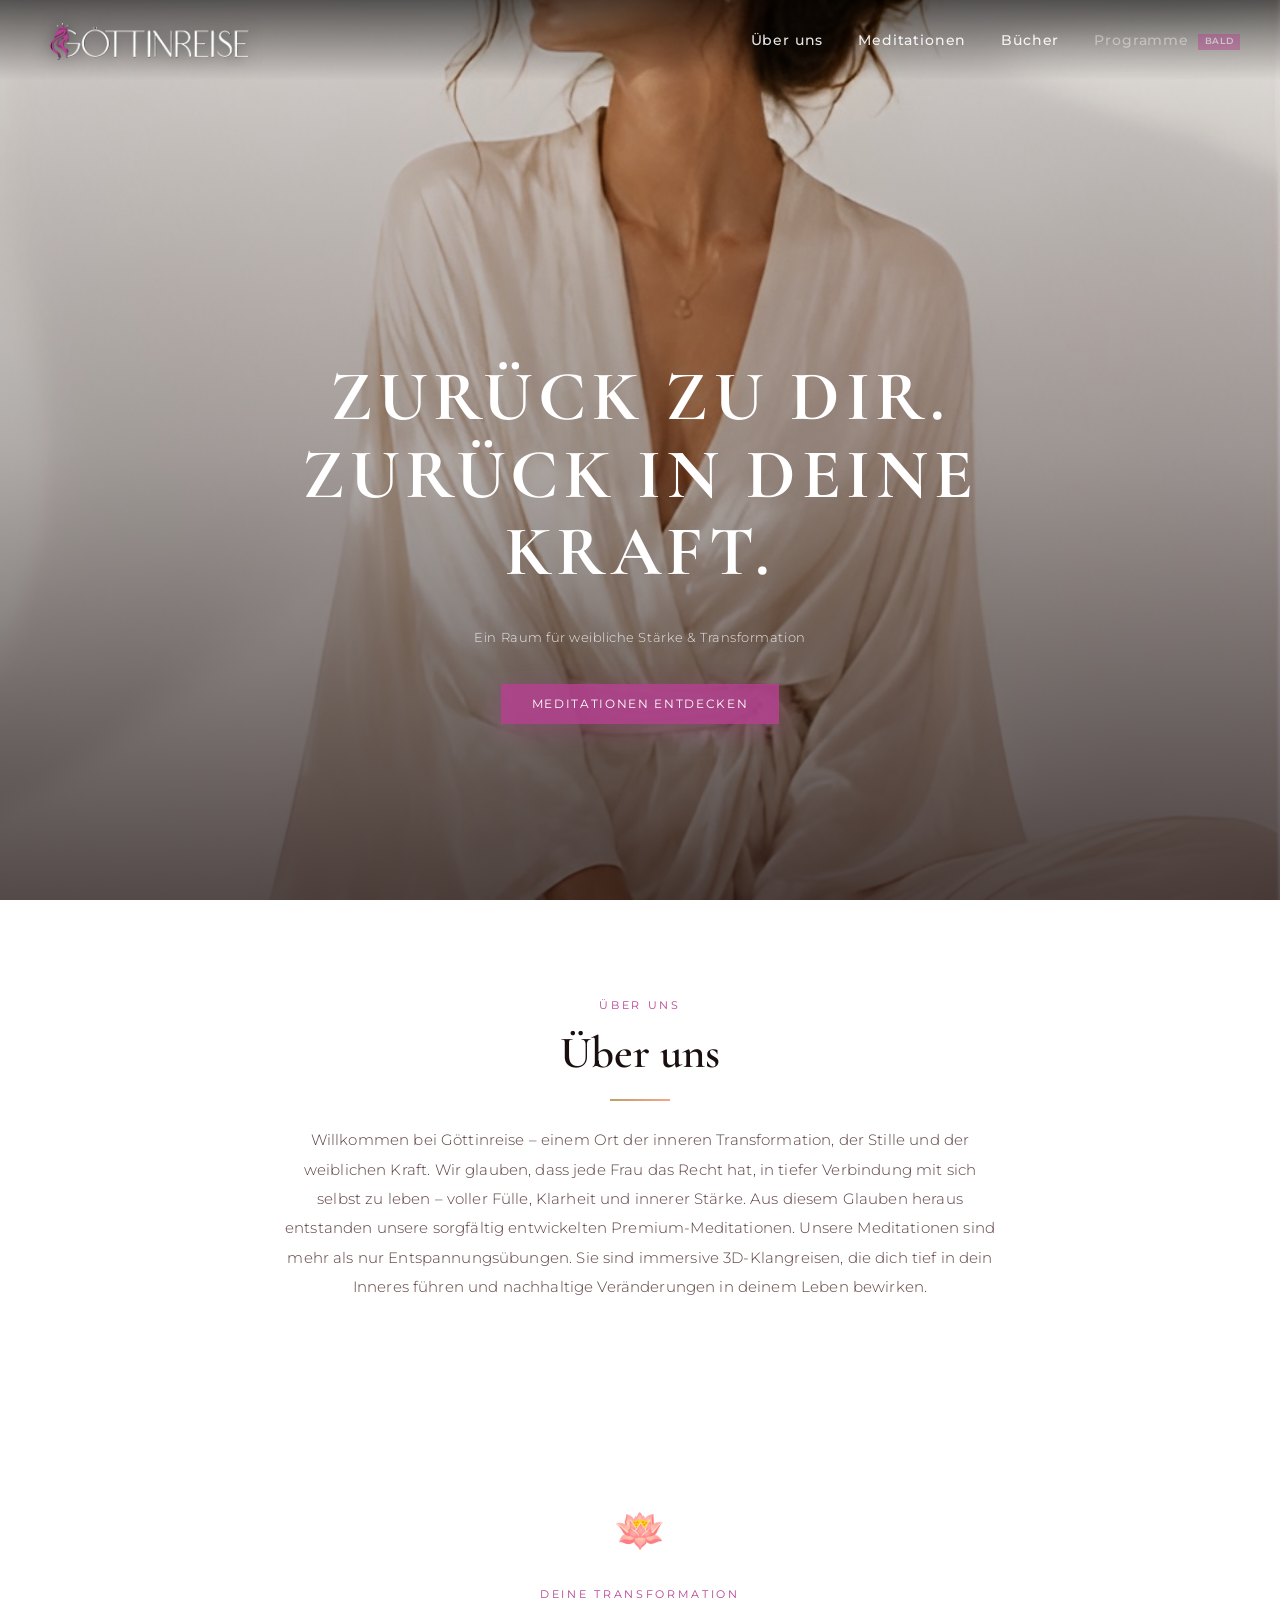
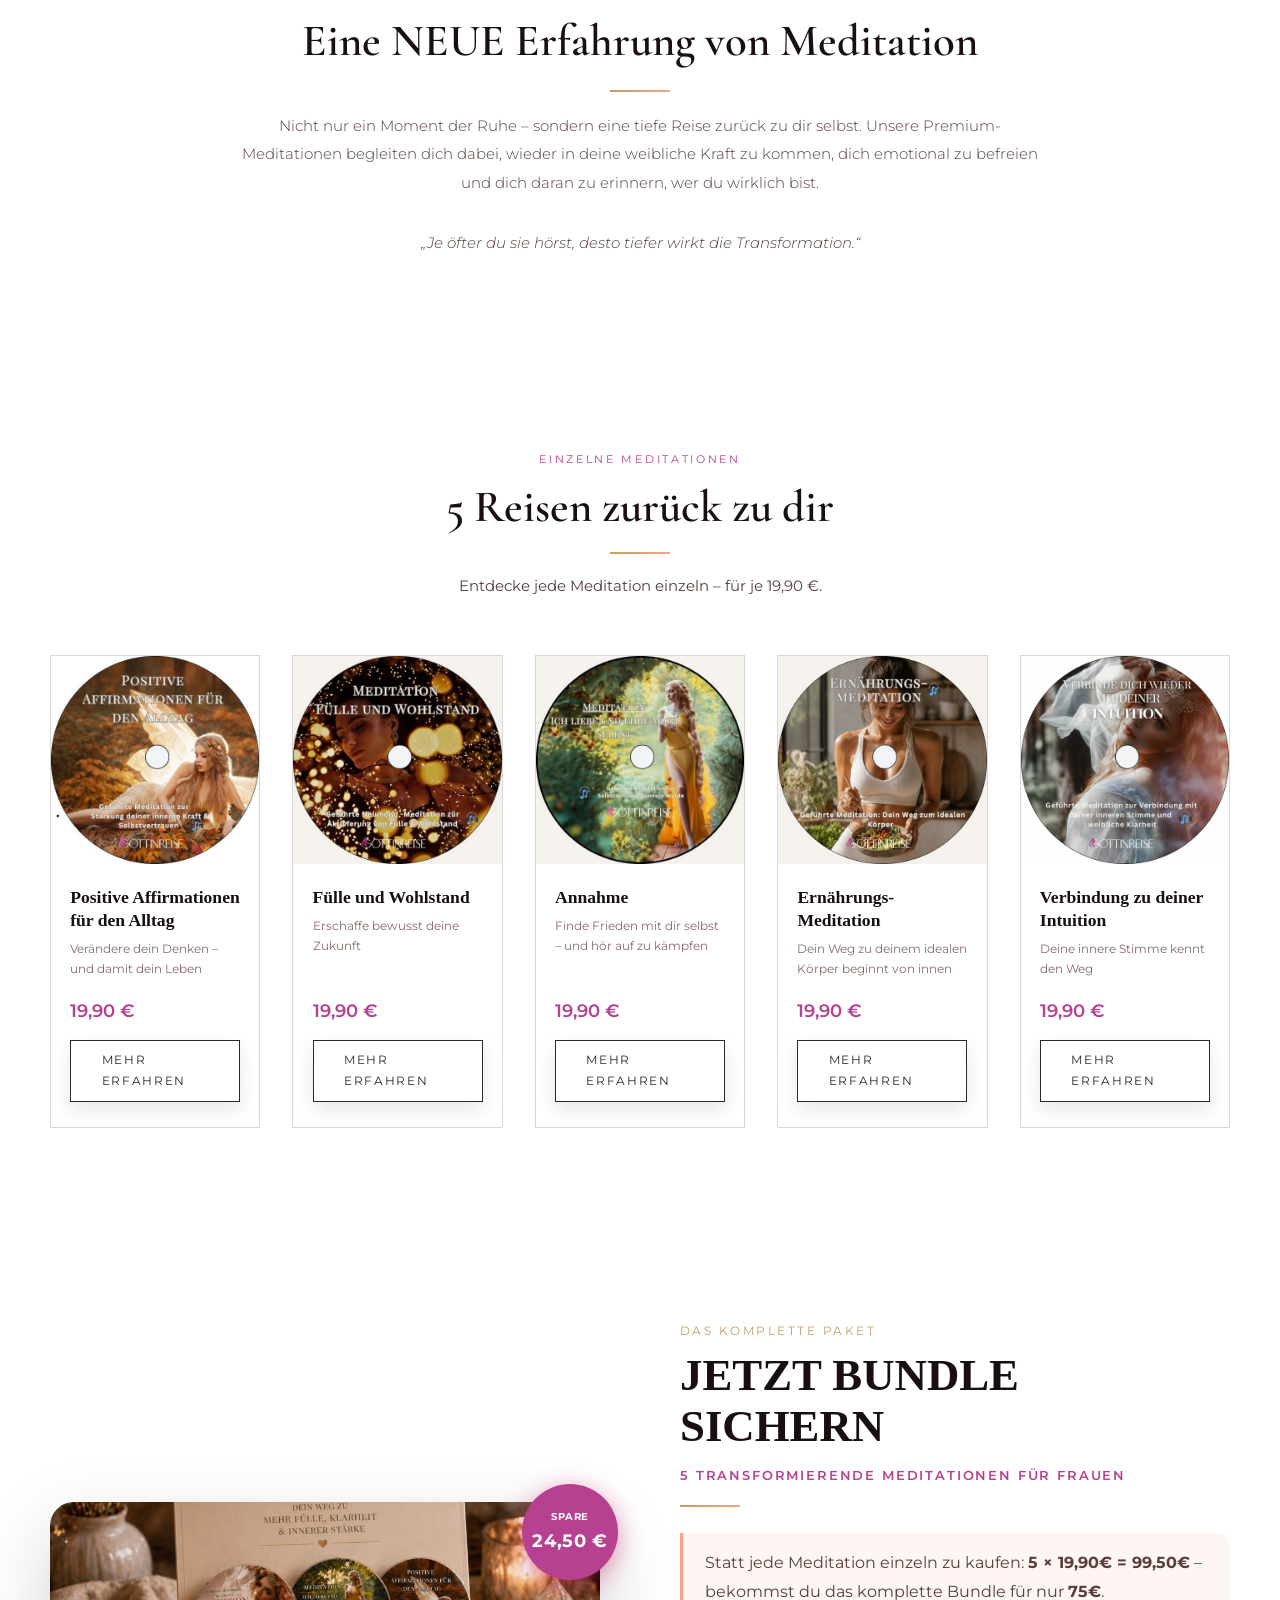
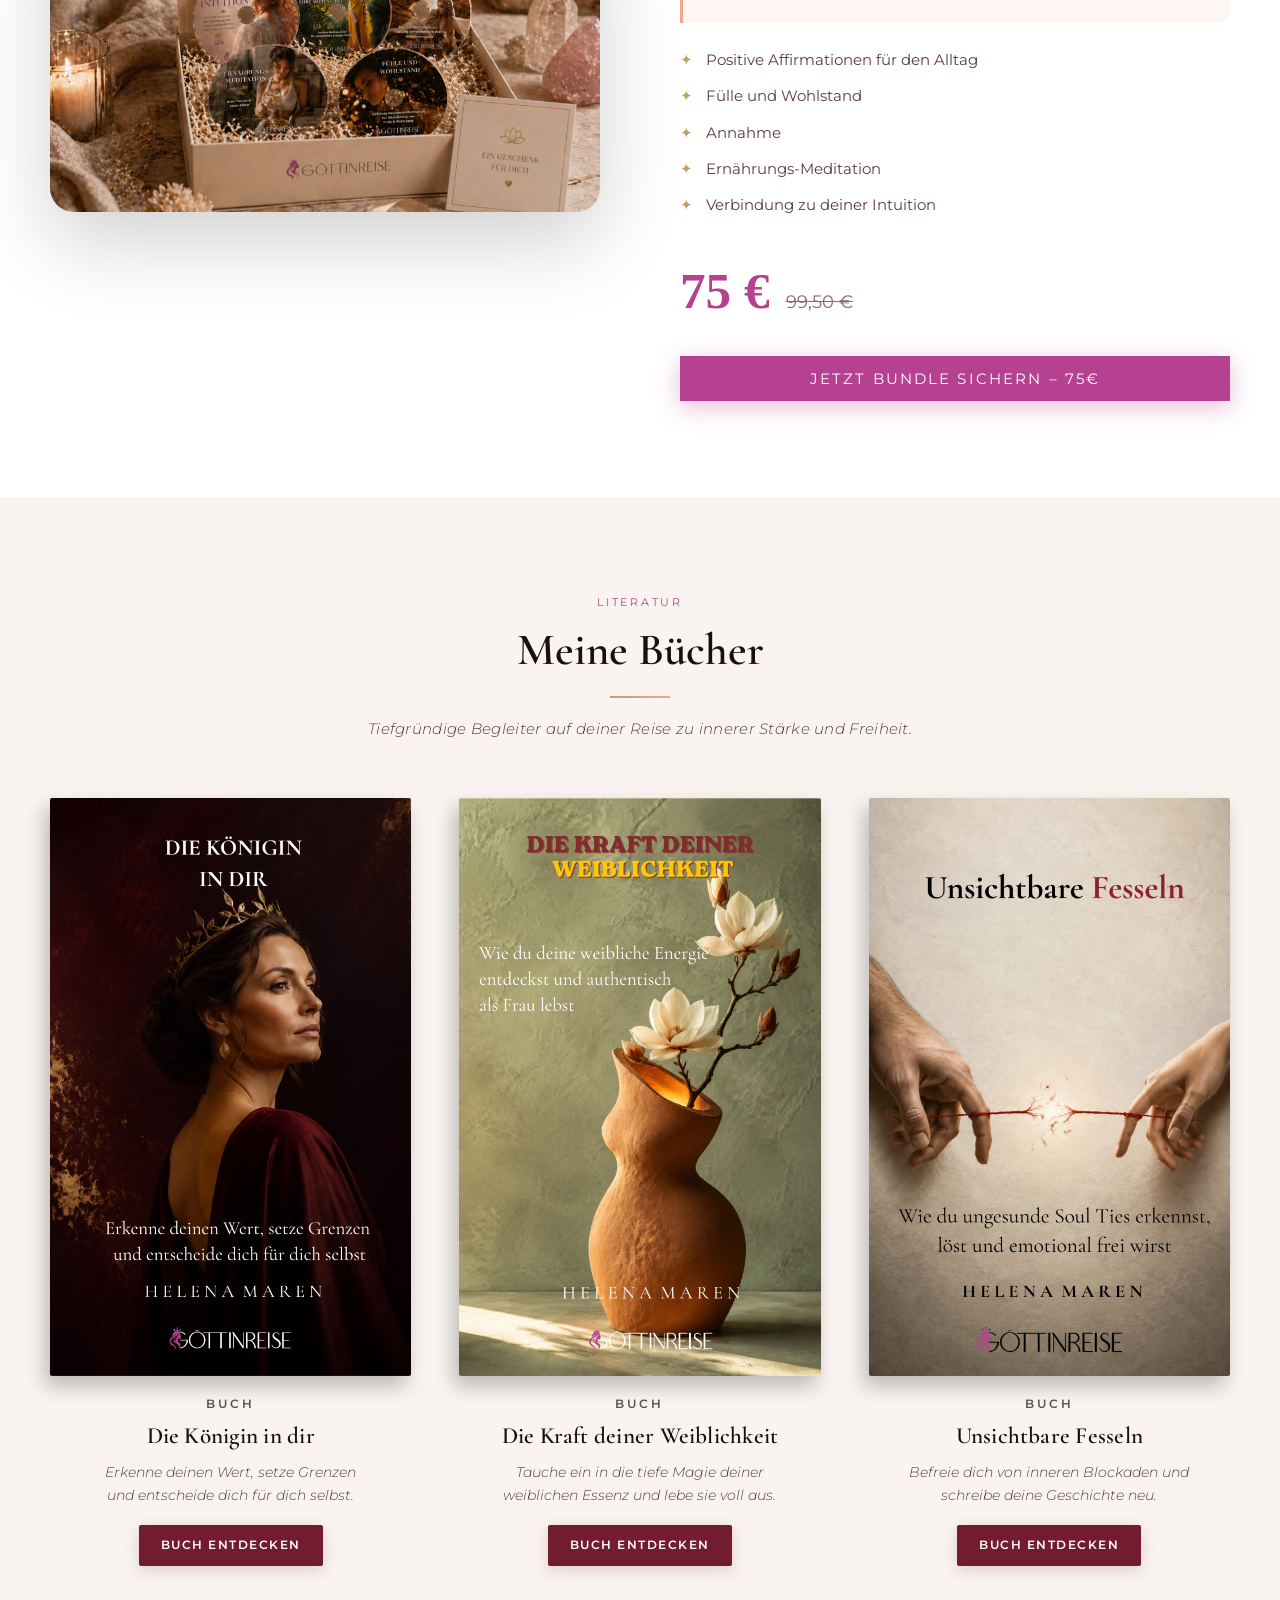
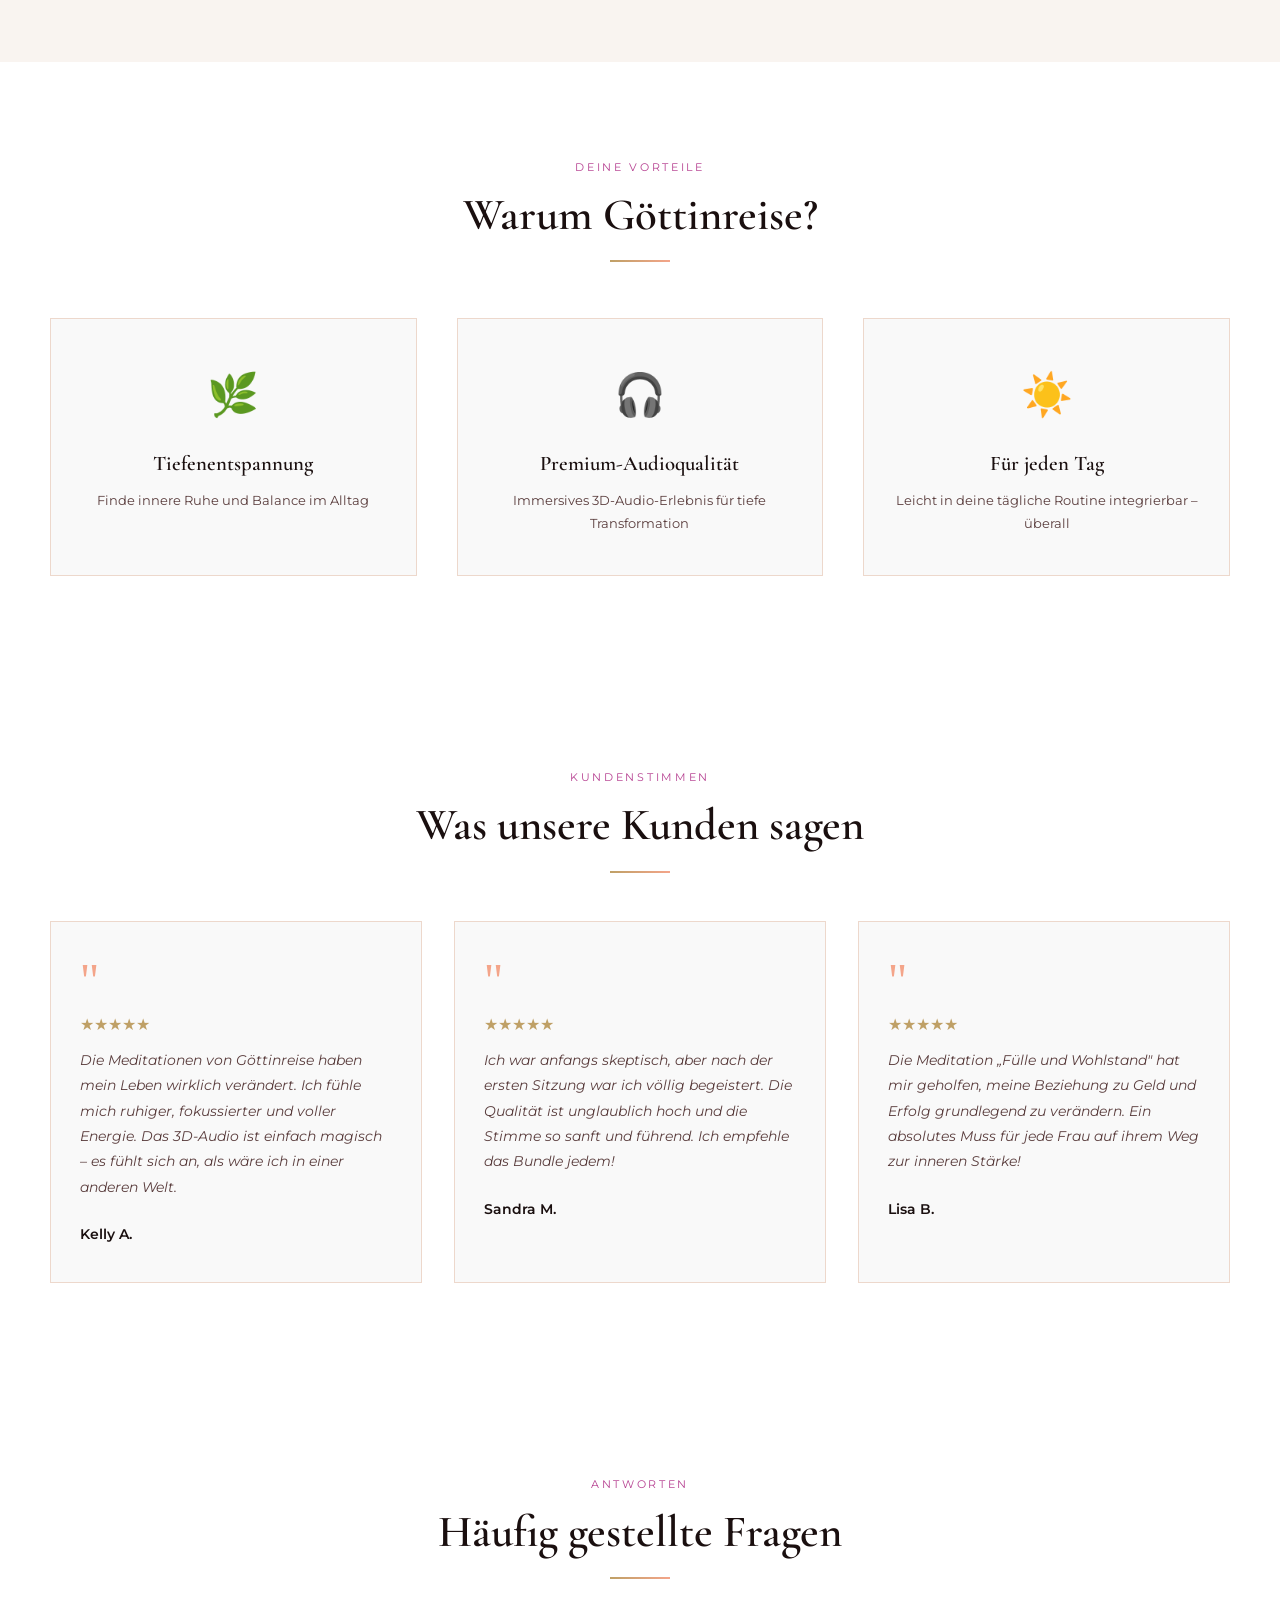
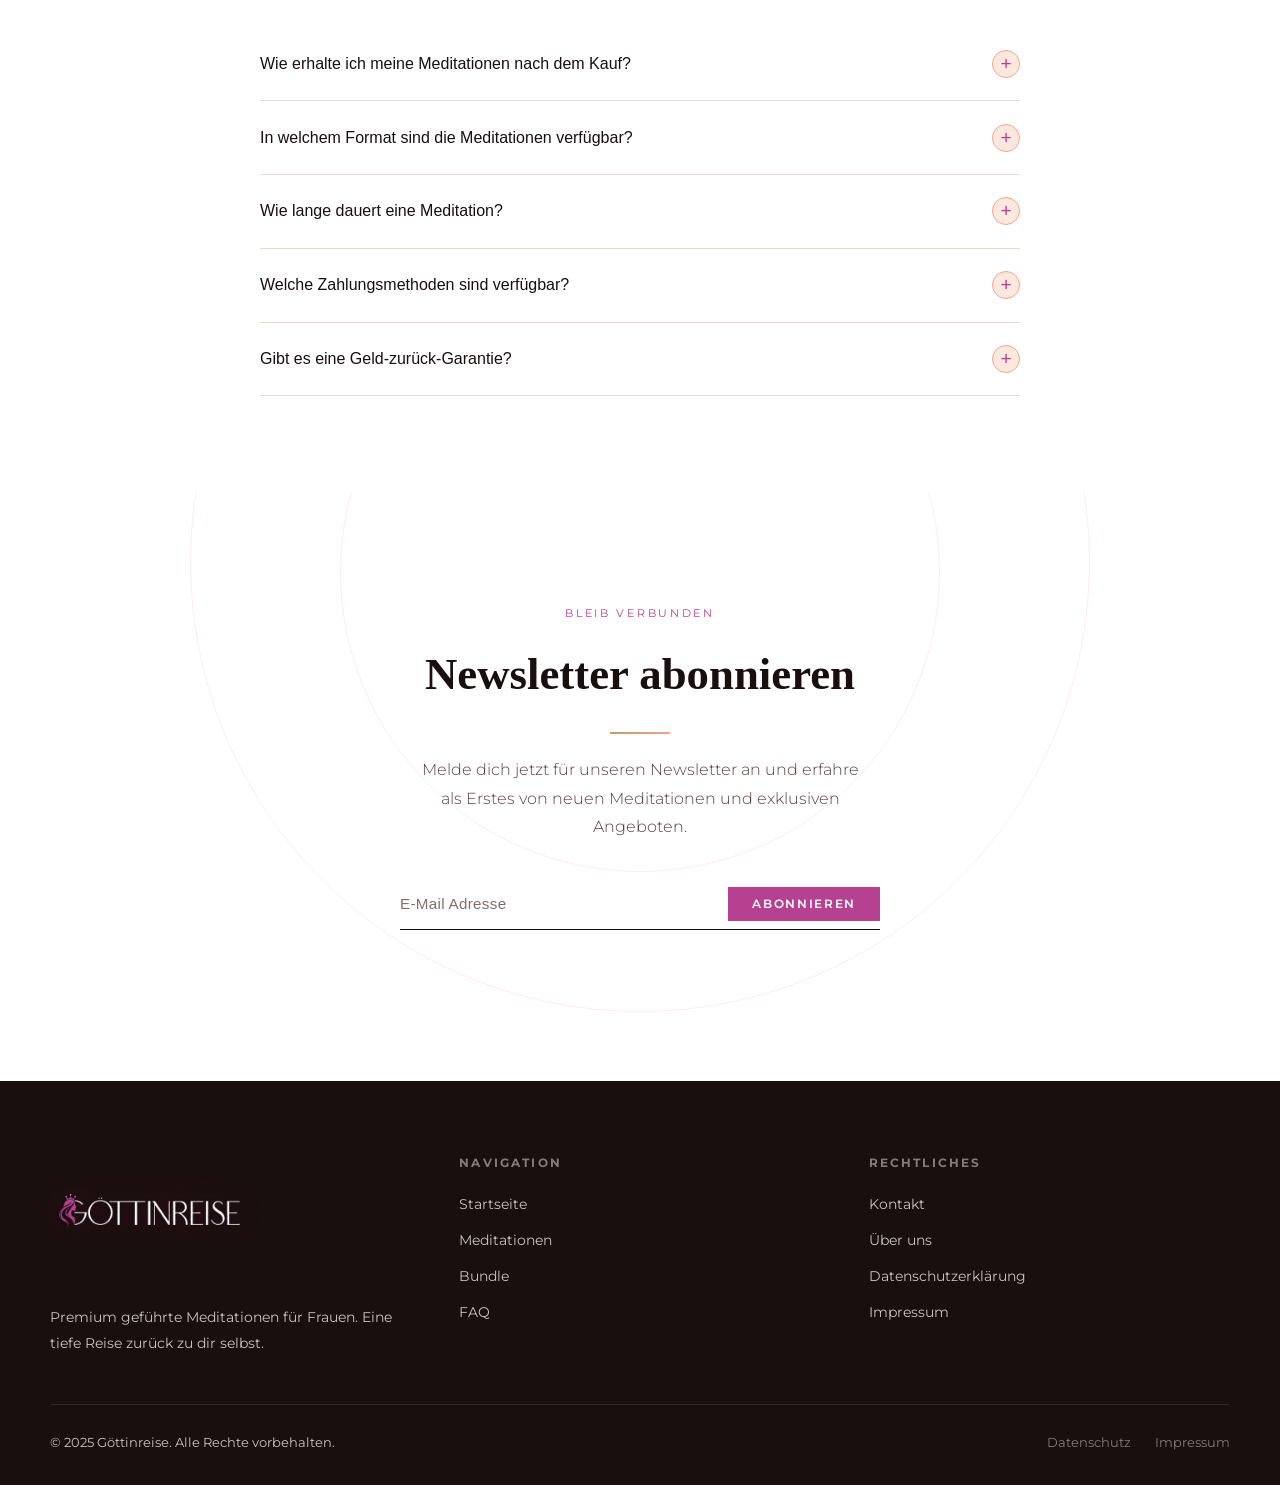
==== commit 6e3d206d: "fixed favicon and book covers and butons" ====
--- a/index.html
+++ b/index.html
@@ -7,6 +7,8 @@
   <title>Göttinreise – Premium-Meditationen für Frauen | Innere Stärke & Transformation</title>
   <meta name="description" content="5 transformierende Meditationen für Frauen. Finde zurück zu dir – mit Positive Affirmationen, Fülle & Wohlstand, Annahme, Ernährungs-Meditation und Intuition. Jetzt als Bundle für 75€." />
   <link rel="stylesheet" href="style.css" />
+  <link rel="icon" type="image/jpg" href="images/favicon.jpg">
+  <link rel="apple-touch-icon" href="images/favicon.jpg">
 </head>
 
 <body>
@@ -174,39 +176,33 @@
         <span class="eyebrow">Literatur</span>
         <h2 class="section-title center">Meine Bücher</h2>
         <div class="divider center"></div>
-        <p class="books-intro">Tiefgründige Begleiter auf deiner Reise zu innerer Stärke und Freiheit.</p>
+        <p class="books-intro section-subtitle">Tiefgründige Begleiter auf deiner Reise zu innerer Stärke und Freiheit.</p>
       </div>
 
       <div class="books-grid">
 
-        <div class="book-card reveal">
-          <div class="book-cover-wrap">
-            <img src="images/5a5e313b-7551-4bc6-b053-1c66216d6592.jpg" alt="Die Königin in dir" class="book-cover" />
-          </div>
-          <div class="book-card-body">
-            <h3 class="book-title">Die Königin in dir</h3>
-            <a href="mailto:kontakt@goettinreise.de?subject=Anfrage:%20Die%20K%C3%B6nigin%20in%20dir" class="btn btn-primary book-btn" id="book-btn-1">Anfrage senden</a>
-          </div>
-        </div>
-
-        <div class="book-card reveal">
-          <div class="book-cover-wrap">
-            <img src="images/14e98747-7237-4a11-85b4-4484c0a63f0e.jpg" alt="Die Kraft deiner Weiblichkeit" class="book-cover" />
-          </div>
-          <div class="book-card-body">
-            <h3 class="book-title">Die Kraft deiner Weiblichkeit</h3>
-            <a href="mailto:kontakt@goettinreise.de?subject=Anfrage:%20Die%20Kraft%20deiner%20Weiblichkeit" class="btn btn-primary book-btn" id="book-btn-2">Anfrage senden</a>
-          </div>
-        </div>
-
-        <div class="book-card reveal">
-          <div class="book-cover-wrap">
-            <img src="images/b8025618-b7d2-40f4-b5ac-9e57ffad72f6.jpg" alt="Unsichtbare Fesseln" class="book-cover" />
-          </div>
-          <div class="book-card-body">
-            <h3 class="book-title">Unsichtbare Fesseln</h3>
-            <a href="mailto:kontakt@goettinreise.de?subject=Anfrage:%20Unsichtbare%20Fesseln" class="btn btn-primary book-btn" id="book-btn-3">Anfrage senden</a>
-          </div>
+        <div class="luxury-book-item reveal">
+          <img src="images/5a5e313b-7551-4bc6-b053-1c66216d6592.jpg" alt="Die Königin in dir" class="book-cover-realistic" />
+          <span class="book-eyebrow">BUCH</span>
+          <h3 class="book-title">Die Königin in dir</h3>
+          <p class="book-desc">Erkenne deinen Wert, setze Grenzen und entscheide dich für dich selbst.</p>
+          <a href="mailto:kontakt@goettinreise.de?subject=Anfrage:%20Die%20K%C3%B6nigin%20in%20dir" class="book-btn" id="book-btn-1">Buch entdecken</a>
+        </div>
+
+        <div class="luxury-book-item reveal">
+          <img src="images/14e98747-7237-4a11-85b4-4484c0a63f0e.jpg" alt="Die Kraft deiner Weiblichkeit" class="book-cover-realistic" />
+          <span class="book-eyebrow">BUCH</span>
+          <h3 class="book-title">Die Kraft deiner Weiblichkeit</h3>
+          <p class="book-desc">Tauche ein in die tiefe Magie deiner weiblichen Essenz und lebe sie voll aus.</p>
+          <a href="mailto:kontakt@goettinreise.de?subject=Anfrage:%20Die%20Kraft%20deiner%20Weiblichkeit" class="book-btn" id="book-btn-2">Buch entdecken</a>
+        </div>
+
+        <div class="luxury-book-item reveal">
+          <img src="images/b8025618-b7d2-40f4-b5ac-9e57ffad72f6.jpg" alt="Unsichtbare Fesseln" class="book-cover-realistic" />
+          <span class="book-eyebrow">BUCH</span>
+          <h3 class="book-title">Unsichtbare Fesseln</h3>
+          <p class="book-desc">Befreie dich von inneren Blockaden und schreibe deine Geschichte neu.</p>
+          <a href="mailto:kontakt@goettinreise.de?subject=Anfrage:%20Unsichtbare%20Fesseln" class="book-btn" id="book-btn-3">Buch entdecken</a>
         </div>
 
       </div>
--- a/style.css
+++ b/style.css
@@ -17,200 +17,693 @@
   --text-light: #8A6A6A;
   --border: #EDD8CC;
   --logo-gray: #2A2A2A;
-  --shadow: rgba(182,65,145,0.12);
-}
-
-*,*::before,*::after { box-sizing:border-box; margin:0; padding:0; }
-html { scroll-behavior:smooth; }
-body { font-family:'Montserrat',sans-serif; background:#FFFFFF; color:var(--text-dark); line-height:1.7; overflow-x:hidden; font-size:0.94rem; }
+  --shadow: rgba(182, 65, 145, 0.12);
+}
+
+*,
+*::before,
+*::after {
+  box-sizing: border-box;
+  margin: 0;
+  padding: 0;
+}
+
+html {
+  scroll-behavior: smooth;
+}
+
+body {
+  font-family: 'Montserrat', sans-serif;
+  background: #FFFFFF;
+  color: var(--text-dark);
+  line-height: 1.7;
+  overflow-x: hidden;
+  font-size: 0.94rem;
+}
 
 /* ── NAVBAR ── */
 .navbar {
-  position:fixed; top:0; width:100%; z-index:1000;
+  position: fixed;
+  top: 0;
+  width: 100%;
+  z-index: 1000;
   /* Dark gradient for legibility over the hero image */
-  background:linear-gradient(to bottom, rgba(0,0,0,0.6) 0%, rgba(0,0,0,0) 100%);
-  padding:0 2.5rem;
-  display:flex; align-items:center; justify-content:space-between;
-  height:80px;
-  transition:background .4s, box-shadow .4s, backdrop-filter .4s;
-}
+  background: linear-gradient(to bottom, rgba(0, 0, 0, 0.6) 0%, rgba(0, 0, 0, 0) 100%);
+  padding: 0 2.5rem;
+  display: flex;
+  align-items: center;
+  justify-content: space-between;
+  height: 80px;
+  transition: background .4s, box-shadow .4s, backdrop-filter .4s;
+}
+
 .navbar.scrolled {
-  background:rgba(255,255,255,0.95);
-  backdrop-filter:blur(16px);
-  box-shadow:0 4px 30px var(--shadow);
-  border-bottom:1px solid var(--border);
-}
-.nav-logo { display:flex; align-items:center; text-decoration:none; }
+  background: rgba(255, 255, 255, 0.95);
+  backdrop-filter: blur(16px);
+  box-shadow: 0 4px 30px var(--shadow);
+  border-bottom: 1px solid var(--border);
+}
+
+.nav-logo {
+  display: flex;
+  align-items: center;
+  text-decoration: none;
+}
 
 /* Dual logo: white version shown by default (transparent state),
    dark/black version shown when navbar has solid white background.
    NOTE: logo-white.png is a 1920×1080 full canvas; logo-black.png is a tight
    986×229 crop — we use width+max-width to normalise their visual sizes. */
 .nav-logo .logo-white {
-  width:220px; max-width:220px; height:auto; object-fit:contain;
-  filter:drop-shadow(0 2px 8px rgba(0,0,0,0.5));
-  transition:transform .35s;
-  display:block;
-}
+  width: 220px;
+  max-width: 220px;
+  height: auto;
+  object-fit: contain;
+  filter: drop-shadow(0 2px 8px rgba(0, 0, 0, 0.5));
+  transition: transform .35s;
+  display: block;
+}
+
 .nav-logo .logo-dark {
-  width:220px; max-width:220px; height:auto; object-fit:contain;
-  transition:transform .35s;
-  display:none;
-}
+  width: 220px;
+  max-width: 220px;
+  height: auto;
+  object-fit: contain;
+  transition: transform .35s;
+  display: none;
+}
+
 /* When scrolled: show dark logo, hide white logo */
-.navbar.scrolled .nav-logo .logo-white { display:none; }
-.navbar.scrolled .nav-logo .logo-dark  { display:block; }
-
-.nav-logo:hover .logo-white { transform:scale(1.06); filter:drop-shadow(0 2px 10px rgba(182,65,145,0.5)); }
-.nav-logo:hover .logo-dark  { transform:scale(1.06); }
-.nav-links { display:flex; align-items:center; gap:2.2rem; list-style:none; }
+.navbar.scrolled .nav-logo .logo-white {
+  display: none;
+}
+
+.navbar.scrolled .nav-logo .logo-dark {
+  display: block;
+}
+
+.nav-logo:hover .logo-white {
+  transform: scale(1.06);
+  filter: drop-shadow(0 2px 10px rgba(182, 65, 145, 0.5));
+}
+
+.nav-logo:hover .logo-dark {
+  transform: scale(1.06);
+}
+
+.nav-links {
+  display: flex;
+  align-items: center;
+  gap: 2.2rem;
+  list-style: none;
+}
+
 .nav-links a {
-  text-decoration:none; color:rgba(255,255,255,0.9);
-  font-size:.85rem; font-weight:500; letter-spacing:.06em;
-  transition:color .25s;
-}
-.navbar.scrolled .nav-links a { color:var(--text-dark); }
-.nav-links a:hover { color:var(--magenta-light) !important; }
+  text-decoration: none;
+  color: rgba(255, 255, 255, 0.9);
+  font-size: .85rem;
+  font-weight: 500;
+  letter-spacing: .06em;
+  transition: color .25s;
+}
+
+.navbar.scrolled .nav-links a {
+  color: var(--text-dark);
+}
+
+.nav-links a:hover {
+  color: var(--magenta-light) !important;
+}
+
 .nav-cta {
-  background:var(--magenta) !important; color:#fff !important;
-  padding:.5rem 1.4rem; border-radius:0;
-  transition:background .25s, transform .2s !important;
-}
-.nav-cta:hover { background:var(--magenta-dark) !important; transform:translateY(-1px); }
-.nav-burger { display:none; flex-direction:column; gap:5px; cursor:pointer; background:none; border:none; padding:.4rem; }
-.nav-burger span { display:block; width:24px; height:2px; background:#fff; border-radius:2px; transition:.3s; }
-.navbar.scrolled .nav-burger span { background:var(--text-dark); }
-
-.hero { position:relative; height:100vh; display:flex; align-items:flex-end; justify-content:center; overflow:hidden; }
-.hero-img { position:absolute; inset:0; width:100%; height:100%; object-fit:cover; }
-.hero-overlay { position:absolute; inset:0; background:linear-gradient(to top, rgba(26,15,15,.75) 0%, rgba(26,15,15,.35) 50%, rgba(26,15,15,.1) 100%); }
-.hero-content { position:relative; z-index:2; text-align:center; color:#fff; padding:2rem 2rem 5rem; max-width:820px; animation:fadeUp .9s ease both; width:100%; }
-.hero-eyebrow { display:none; }
+  background: var(--magenta) !important;
+  color: #fff !important;
+  padding: .5rem 1.4rem;
+  border-radius: 0;
+  transition: background .25s, transform .2s !important;
+}
+
+.nav-cta:hover {
+  background: var(--magenta-dark) !important;
+  transform: translateY(-1px);
+}
+
+.nav-burger {
+  display: none;
+  flex-direction: column;
+  gap: 5px;
+  cursor: pointer;
+  background: none;
+  border: none;
+  padding: .4rem;
+}
+
+.nav-burger span {
+  display: block;
+  width: 24px;
+  height: 2px;
+  background: #fff;
+  border-radius: 2px;
+  transition: .3s;
+}
+
+.navbar.scrolled .nav-burger span {
+  background: var(--text-dark);
+}
+
+.hero {
+  position: relative;
+  height: 100vh;
+  display: flex;
+  align-items: flex-end;
+  justify-content: center;
+  overflow: hidden;
+}
+
+.hero-img {
+  position: absolute;
+  inset: 0;
+  width: 100%;
+  height: 100%;
+  object-fit: cover;
+}
+
+.hero-overlay {
+  position: absolute;
+  inset: 0;
+  background: linear-gradient(to top, rgba(26, 15, 15, .75) 0%, rgba(26, 15, 15, .35) 50%, rgba(26, 15, 15, .1) 100%);
+}
+
+.hero-content {
+  position: relative;
+  z-index: 2;
+  text-align: center;
+  color: #fff;
+  padding: 2rem 2rem 5rem;
+  max-width: 820px;
+  animation: fadeUp .9s ease both;
+  width: 100%;
+}
+
+.hero-eyebrow {
+  display: none;
+}
+
 .hero-title {
-  font-family:'Cormorant Garamond',serif;
-  font-size:clamp(2.6rem,5.5vw,5rem);
-  font-weight:700; line-height:1.1; margin-bottom:2.2rem;
-  letter-spacing:.08em; text-transform:uppercase;
-}
-.hero-title em { font-style:italic; color:var(--gold-light); }
-.hero-sub { font-size:.82rem; font-weight:300; max-width:520px; margin:0 auto 2.2rem; opacity:.85; line-height:1.8; letter-spacing:.04em; }
-.hero-actions { display:flex; gap:1rem; justify-content:center; flex-wrap:wrap; }
+  font-family: 'Cormorant Garamond', serif;
+  font-size: clamp(2.6rem, 5.5vw, 5rem);
+  font-weight: 700;
+  line-height: 1.1;
+  margin-bottom: 2.2rem;
+  letter-spacing: .08em;
+  text-transform: uppercase;
+}
+
+.hero-title em {
+  font-style: italic;
+  color: var(--gold-light);
+}
+
+.hero-sub {
+  font-size: .82rem;
+  font-weight: 300;
+  max-width: 520px;
+  margin: 0 auto 2.2rem;
+  opacity: .85;
+  line-height: 1.8;
+  letter-spacing: .04em;
+}
+
+.hero-actions {
+  display: flex;
+  gap: 1rem;
+  justify-content: center;
+  flex-wrap: wrap;
+}
 
 /* ── BUTTONS ── */
 .btn {
-  display:inline-flex; align-items:center; justify-content:center;
-  padding:.6rem 1.9rem; border-radius:0;
-  font-family:'Montserrat',sans-serif; font-size:.75rem; font-weight:400;
-  letter-spacing:.14em; text-transform:uppercase; text-decoration:none;
-  border:none; cursor:pointer;
-  transition:transform .2s, box-shadow .2s, background .2s, opacity .2s;
-}
-.btn:hover { transform:translateY(-1px); }
-.btn-primary { background:var(--magenta); color:#fff; box-shadow:0 6px 24px rgba(182,65,145,.35); }
-.btn-primary:hover { background:var(--magenta-dark); box-shadow:0 10px 32px rgba(182,65,145,.5); }
-.btn-secondary { background:#fff; color:var(--logo-gray); border:1.5px solid var(--logo-gray); box-shadow:0 8px 20px rgba(0,0,0,0.10); }
-.btn-secondary:hover { background:var(--logo-gray); color:#fff; box-shadow:0 12px 28px rgba(0,0,0,0.18); }
-.btn-outline { background:transparent; color:#fff; border:1px solid rgba(255,255,255,.6); }
-.btn-outline:hover { background:rgba(255,255,255,.1); }
-.btn-ghost { background:transparent; color:var(--logo-gray); border:1.5px solid var(--logo-gray); }
-.btn-ghost:hover { background:var(--logo-gray); color:#fff; }
+  display: inline-flex;
+  align-items: center;
+  justify-content: center;
+  padding: .6rem 1.9rem;
+  border-radius: 0;
+  font-family: 'Montserrat', sans-serif;
+  font-size: .75rem;
+  font-weight: 400;
+  letter-spacing: .14em;
+  text-transform: uppercase;
+  text-decoration: none;
+  border: none;
+  cursor: pointer;
+  transition: transform .2s, box-shadow .2s, background .2s, opacity .2s;
+}
+
+.btn:hover {
+  transform: translateY(-1px);
+}
+
+.btn-primary {
+  background: var(--magenta);
+  color: #fff;
+  box-shadow: 0 6px 24px rgba(182, 65, 145, .35);
+}
+
+.btn-primary:hover {
+  background: var(--magenta-dark);
+  box-shadow: 0 10px 32px rgba(182, 65, 145, .5);
+}
+
+.btn-secondary {
+  background: #fff;
+  color: var(--logo-gray);
+  border: 1.5px solid var(--logo-gray);
+  box-shadow: 0 8px 20px rgba(0, 0, 0, 0.10);
+}
+
+.btn-secondary:hover {
+  background: var(--logo-gray);
+  color: #fff;
+  box-shadow: 0 12px 28px rgba(0, 0, 0, 0.18);
+}
+
+.btn-outline {
+  background: transparent;
+  color: #fff;
+  border: 1px solid rgba(255, 255, 255, .6);
+}
+
+.btn-outline:hover {
+  background: rgba(255, 255, 255, .1);
+}
+
+.btn-ghost {
+  background: transparent;
+  color: var(--logo-gray);
+  border: 1.5px solid var(--logo-gray);
+}
+
+.btn-ghost:hover {
+  background: var(--logo-gray);
+  color: #fff;
+}
+
 /* Download CTA — retains cyclamen prominence on danke pages */
-.btn-download { background:var(--magenta); color:#fff; border:none; box-shadow:0 8px 20px rgba(0,0,0,0.15); }
-.btn-download:hover { background:var(--magenta-dark); box-shadow:0 12px 28px rgba(0,0,0,0.22); }
+.btn-download {
+  background: var(--magenta);
+  color: #fff;
+  border: none;
+  box-shadow: 0 8px 20px rgba(0, 0, 0, 0.15);
+}
+
+.btn-download:hover {
+  background: var(--magenta-dark);
+  box-shadow: 0 12px 28px rgba(0, 0, 0, 0.22);
+}
 
 /* Hero CTA — 85% opacity cyclamen (client spec) */
-#hero-cta-btn { background-color:rgba(182, 65, 145, 0.85); box-shadow:0 6px 24px rgba(182,65,145,.3); }
-#hero-cta-btn:hover { background-color:rgba(140, 46, 110, 0.92); }
+#hero-cta-btn {
+  background-color: rgba(182, 65, 145, 0.85);
+  box-shadow: 0 6px 24px rgba(182, 65, 145, .3);
+}
+
+#hero-cta-btn:hover {
+  background-color: rgba(140, 46, 110, 0.92);
+}
 
 /* ── NAV COMING SOON ── */
-.nav-coming-soon { opacity:.45 !important; cursor:default !important; pointer-events:none; }
+.nav-coming-soon {
+  opacity: .45 !important;
+  cursor: default !important;
+  pointer-events: none;
+}
+
 .nav-badge {
-  display:inline-block; font-size:.55rem; font-weight:600; letter-spacing:.08em;
-  text-transform:uppercase; background:var(--magenta); color:#fff;
-  padding:.12rem .4rem; margin-left:.3rem; line-height:1.4;
-  vertical-align:middle;
+  display: inline-block;
+  font-size: .55rem;
+  font-weight: 600;
+  letter-spacing: .08em;
+  text-transform: uppercase;
+  background: var(--magenta);
+  color: #fff;
+  padding: .12rem .4rem;
+  margin-left: .3rem;
+  line-height: 1.4;
+  vertical-align: middle;
 }
 
 /* ── SECTIONS ── */
-section { padding:6rem 1.5rem; }
-.section-inner { max-width:1180px; margin:0 auto; }
-.eyebrow { font-size:.7rem; letter-spacing:.24em; text-transform:uppercase; color:var(--magenta); margin-bottom:.8rem; display:block; }
-.section-title { font-family:'Cormorant Garamond',serif; font-size:clamp(1.75rem,4vw,2.8rem); font-weight:600; line-height:1.15; color:var(--text-dark); }
-.section-title.center { text-align:center; }
-.divider { width:60px; height:2px; background:linear-gradient(90deg,var(--gold),var(--peach)); margin:1.2rem 0; }
-.divider.center { margin:1.2rem auto; }
+section {
+  padding: 6rem 1.5rem;
+}
+
+.section-inner {
+  max-width: 1180px;
+  margin: 0 auto;
+}
+
+.eyebrow {
+  font-size: .7rem;
+  letter-spacing: .24em;
+  text-transform: uppercase;
+  color: var(--magenta);
+  margin-bottom: .8rem;
+  display: block;
+}
+
+.section-title {
+  font-family: 'Cormorant Garamond', serif;
+  font-size: clamp(1.75rem, 4vw, 2.8rem);
+  font-weight: 600;
+  line-height: 1.15;
+  color: var(--text-dark);
+}
+
+.section-title.center {
+  text-align: center;
+}
+
+.divider {
+  width: 60px;
+  height: 2px;
+  background: linear-gradient(90deg, var(--gold), var(--peach));
+  margin: 1.2rem 0;
+}
+
+.divider.center {
+  margin: 1.2rem auto;
+}
 
 /* ── BRAND INTRO ── */
-.brand-intro { background:var(--white); }
-.brand-intro-inner { max-width:800px; margin:0 auto; text-align:center; }
-.brand-intro-icon { font-size:2.6rem; margin-bottom:1.2rem; }
-.brand-intro p { font-size:.94rem; color:var(--text-mid); line-height:1.9; font-weight:300; }
+.brand-intro {
+  background: var(--white);
+}
+
+.brand-intro-inner {
+  max-width: 800px;
+  margin: 0 auto;
+  text-align: center;
+}
+
+.brand-intro-icon {
+  font-size: 2.6rem;
+  margin-bottom: 1.2rem;
+}
+
+.brand-intro p {
+  font-size: .94rem;
+  color: var(--text-mid);
+  line-height: 1.9;
+  font-weight: 300;
+}
 
 /* ── ÜBER UNS ── */
-.ueber-uns-section { background:var(--white); padding:6rem 1.5rem; }
-.ueber-uns-inner { max-width:720px; margin:0 auto; text-align:center; }
+.ueber-uns-section {
+  background: var(--white);
+  padding: 6rem 1.5rem;
+}
+
+.ueber-uns-inner {
+  max-width: 720px;
+  margin: 0 auto;
+  text-align: center;
+}
+
 .ueber-uns-text {
-  font-size:.92rem; color:var(--text-mid); line-height:2; font-weight:300;
-  margin-top:1.6rem; letter-spacing:.01em;
+  font-size: .92rem;
+  color: var(--text-mid);
+  line-height: 2;
+  font-weight: 300;
+  margin-top: 1.6rem;
+  letter-spacing: .01em;
 }
 
 /* ── VALUE PROPOSITION ── */
-.value-section { background:#FFFFFF; }
-.value-inner { max-width:860px; margin:0 auto; text-align:center; }
+.value-section {
+  background: #FFFFFF;
+}
+
+.value-inner {
+  max-width: 860px;
+  margin: 0 auto;
+  text-align: center;
+}
+
 .value-quote {
-  font-family:'Playfair Display',serif;
-  font-size:clamp(1.3rem,3vw,1.9rem);
-  font-style:italic; font-weight:400;
-  color:var(--text-dark); line-height:1.6;
-  margin-bottom:2.5rem;
-}
-.value-list { list-style:none; display:flex; flex-direction:column; gap:.9rem; margin:2rem auto; max-width:540px; text-align:left; }
-.value-list li { display:flex; align-items:flex-start; gap:.9rem; font-size:.9rem; color:var(--text-mid); }
-.value-list li::before { content:"✦"; color:var(--magenta); flex-shrink:0; margin-top:.1rem; }
-.value-testimonial { font-size:.84rem; color:var(--text-light); font-style:italic; margin-top:2rem; }
+  font-family: 'Playfair Display', serif;
+  font-size: clamp(1.3rem, 3vw, 1.9rem);
+  font-style: italic;
+  font-weight: 400;
+  color: var(--text-dark);
+  line-height: 1.6;
+  margin-bottom: 2.5rem;
+}
+
+.value-list {
+  list-style: none;
+  display: flex;
+  flex-direction: column;
+  gap: .9rem;
+  margin: 2rem auto;
+  max-width: 540px;
+  text-align: left;
+}
+
+.value-list li {
+  display: flex;
+  align-items: flex-start;
+  gap: .9rem;
+  font-size: .9rem;
+  color: var(--text-mid);
+}
+
+.value-list li::before {
+  content: "✦";
+  color: var(--magenta);
+  flex-shrink: 0;
+  margin-top: .1rem;
+}
+
+.value-testimonial {
+  font-size: .84rem;
+  color: var(--text-light);
+  font-style: italic;
+  margin-top: 2rem;
+}
 
 /* ── BUNDLE ── */
-.bundle-section { background:var(--white); }
-.bundle-grid { display:grid; grid-template-columns:1fr 1fr; gap:5rem; align-items:center; }
-.bundle-img-wrap { position:relative; }
-.bundle-img-wrap img { width:100%; border-radius:24px; box-shadow:0 30px 80px rgba(0,0,0,.18); transition:transform .5s; }
-.bundle-img-wrap:hover img { transform:scale(1.02); }
+.bundle-section {
+  background: var(--white);
+}
+
+.bundle-grid {
+  display: grid;
+  grid-template-columns: 1fr 1fr;
+  gap: 5rem;
+  align-items: center;
+}
+
+.bundle-img-wrap {
+  position: relative;
+}
+
+.bundle-img-wrap img {
+  width: 100%;
+  border-radius: 24px;
+  box-shadow: 0 30px 80px rgba(0, 0, 0, .18);
+  transition: transform .5s;
+}
+
+.bundle-img-wrap:hover img {
+  transform: scale(1.02);
+}
+
 .bundle-badge {
-  position:absolute; top:-18px; right:-18px;
-  background:var(--magenta); color:#fff; border-radius:50%;
-  width:96px; height:96px;
-  display:flex; flex-direction:column; align-items:center; justify-content:center;
-  font-size:.6rem; font-weight:700; letter-spacing:.06em; text-align:center;
-  box-shadow:0 6px 24px rgba(194,24,91,.45);
-  animation:pulse 2.5s infinite;
-}
-.bundle-badge .save { font-size:1.1rem; font-weight:700; }
-.bundle-info .pre-headline { font-size:.78rem; letter-spacing:.2em; text-transform:uppercase; color:var(--gold); margin-bottom:.5rem; }
-.bundle-info .headline { font-family:'Playfair Display',serif; font-size:clamp(1.8rem,3.5vw,2.8rem); font-weight:600; line-height:1.15; color:var(--text-dark); }
-.bundle-info .subtitle { font-size:.82rem; letter-spacing:.14em; text-transform:uppercase; color:var(--magenta); margin-top:.7rem; font-weight:600; }
-.bundle-promo { margin:1.6rem 0; font-size:1rem; color:var(--text-mid); background:var(--peach-bg); border-left:3px solid var(--peach); padding:1rem 1.4rem; border-radius:0 12px 12px 0; line-height:1.8; }
-.bundle-includes { list-style:none; margin:1.4rem 0; display:flex; flex-direction:column; gap:.7rem; }
-.bundle-includes li { display:flex; align-items:flex-start; gap:.8rem; font-size:.92rem; color:var(--text-mid); }
-.bundle-includes li::before { content:"✦"; color:var(--gold); flex-shrink:0; }
-.bundle-price { display:flex; align-items:baseline; gap:1rem; margin:1.8rem 0 1.4rem; }
-.bundle-price .now { font-family:'Playfair Display',serif; font-size:3.2rem; font-weight:700; color:var(--magenta); }
-.bundle-price .was { font-size:1.1rem; color:var(--text-light); text-decoration:line-through; }
+  position: absolute;
+  top: -18px;
+  right: -18px;
+  background: var(--magenta);
+  color: #fff;
+  border-radius: 50%;
+  width: 96px;
+  height: 96px;
+  display: flex;
+  flex-direction: column;
+  align-items: center;
+  justify-content: center;
+  font-size: .6rem;
+  font-weight: 700;
+  letter-spacing: .06em;
+  text-align: center;
+  box-shadow: 0 6px 24px rgba(194, 24, 91, .45);
+  animation: pulse 2.5s infinite;
+}
+
+.bundle-badge .save {
+  font-size: 1.1rem;
+  font-weight: 700;
+}
+
+.bundle-info .pre-headline {
+  font-size: .78rem;
+  letter-spacing: .2em;
+  text-transform: uppercase;
+  color: var(--gold);
+  margin-bottom: .5rem;
+}
+
+.bundle-info .headline {
+  font-family: 'Playfair Display', serif;
+  font-size: clamp(1.8rem, 3.5vw, 2.8rem);
+  font-weight: 600;
+  line-height: 1.15;
+  color: var(--text-dark);
+}
+
+.bundle-info .subtitle {
+  font-size: .82rem;
+  letter-spacing: .14em;
+  text-transform: uppercase;
+  color: var(--magenta);
+  margin-top: .7rem;
+  font-weight: 600;
+}
+
+.bundle-promo {
+  margin: 1.6rem 0;
+  font-size: 1rem;
+  color: var(--text-mid);
+  background: var(--peach-bg);
+  border-left: 3px solid var(--peach);
+  padding: 1rem 1.4rem;
+  border-radius: 0 12px 12px 0;
+  line-height: 1.8;
+}
+
+.bundle-includes {
+  list-style: none;
+  margin: 1.4rem 0;
+  display: flex;
+  flex-direction: column;
+  gap: .7rem;
+}
+
+.bundle-includes li {
+  display: flex;
+  align-items: flex-start;
+  gap: .8rem;
+  font-size: .92rem;
+  color: var(--text-mid);
+}
+
+.bundle-includes li::before {
+  content: "✦";
+  color: var(--gold);
+  flex-shrink: 0;
+}
+
+.bundle-price {
+  display: flex;
+  align-items: baseline;
+  gap: 1rem;
+  margin: 1.8rem 0 1.4rem;
+}
+
+.bundle-price .now {
+  font-family: 'Playfair Display', serif;
+  font-size: 3.2rem;
+  font-weight: 700;
+  color: var(--magenta);
+}
+
+.bundle-price .was {
+  font-size: 1.1rem;
+  color: var(--text-light);
+  text-decoration: line-through;
+}
 
 /* ── PRODUCTS GRID ── */
-.products-section { background:#FFFFFF; }
-.products-intro { text-align:center; margin-bottom:3.5rem; font-size:.92rem; color:var(--text-mid); }
-.products-grid { display:grid; grid-template-columns:repeat(auto-fill,minmax(210px,1fr)); gap:2rem; }
-.product-card { background:var(--white); border:1px solid rgba(42,42,42,0.18); border-radius:0; overflow:hidden; transition:transform .3s, box-shadow .3s; display:flex; flex-direction:column; }
-.product-card:hover { transform:translateY(-8px); box-shadow:0 24px 56px rgba(194,24,91,.14); }
-.product-card-img { width:100%; aspect-ratio:1/1; object-fit:cover; transition:transform .5s; }
-.product-card:hover .product-card-img { transform:scale(1.05); }
-.product-card-body { padding:1.4rem 1.2rem 1.6rem; flex:1; display:flex; flex-direction:column; }
-.product-card-title { font-family:'Playfair Display',serif; font-size:1.1rem; font-weight:600; color:var(--text-dark); margin-bottom:.45rem; line-height:1.3; }
-.product-card-sub { font-size:.78rem; color:var(--text-light); flex:1; margin-bottom:1.1rem; line-height:1.55; }
-.product-card-price { font-size:1.1rem; font-weight:600; color:var(--magenta); margin-bottom:.9rem; } /* cyclamen price — intentional */
+.products-section {
+  background: #FFFFFF;
+}
+
+.products-intro {
+  text-align: center;
+  margin-bottom: 3.5rem;
+  font-size: .92rem;
+  color: var(--text-mid);
+}
+
+.products-grid {
+  display: grid;
+  grid-template-columns: repeat(auto-fill, minmax(210px, 1fr));
+  gap: 2rem;
+}
+
+.product-card {
+  background: var(--white);
+  border: 1px solid rgba(42, 42, 42, 0.18);
+  border-radius: 0;
+  overflow: hidden;
+  transition: transform .3s, box-shadow .3s;
+  display: flex;
+  flex-direction: column;
+}
+
+.product-card:hover {
+  transform: translateY(-8px);
+  box-shadow: 0 24px 56px rgba(194, 24, 91, .14);
+}
+
+.product-card-img {
+  width: 100%;
+  aspect-ratio: 1/1;
+  object-fit: cover;
+  transition: transform .5s;
+}
+
+.product-card:hover .product-card-img {
+  transform: scale(1.05);
+}
+
+.product-card-body {
+  padding: 1.4rem 1.2rem 1.6rem;
+  flex: 1;
+  display: flex;
+  flex-direction: column;
+}
+
+.product-card-title {
+  font-family: 'Playfair Display', serif;
+  font-size: 1.1rem;
+  font-weight: 600;
+  color: var(--text-dark);
+  margin-bottom: .45rem;
+  line-height: 1.3;
+}
+
+.product-card-sub {
+  font-size: .78rem;
+  color: var(--text-light);
+  flex: 1;
+  margin-bottom: 1.1rem;
+  line-height: 1.55;
+}
+
+.product-card-price {
+  font-size: 1.1rem;
+  font-weight: 600;
+  color: var(--magenta);
+  margin-bottom: .9rem;
+}
+
+/* cyclamen price — intentional */
 
 /* ── BOOKS ── */
-.books-section { background: var(--cream); }
+.books-section {
+  background: var(--cream);
+}
+
 .books-intro {
   text-align: center;
   margin-bottom: 3.5rem;
@@ -220,174 +713,700 @@
   font-style: italic;
   letter-spacing: .02em;
 }
+
 .books-grid {
   display: grid;
   grid-template-columns: repeat(3, 1fr);
   gap: 3rem;
   margin-top: 1rem;
 }
-.book-card {
+
+/* ── LUXURY BOOK ITEMS ── */
+.luxury-book-item {
   display: flex;
   flex-direction: column;
   align-items: center;
   text-align: center;
-  background: var(--white);
-  border: 1px solid var(--border);
-  padding: 2.4rem 2rem 2.2rem;
-  transition: transform .35s ease, box-shadow .35s ease;
-}
-.book-card:hover {
-  transform: translateY(-10px);
-  box-shadow: 0 28px 64px rgba(182,65,145,.16);
-}
-.book-cover-wrap {
+  background: none;
+  border: none;
+  box-shadow: none;
+  padding: 0;
+}
+
+.book-cover-realistic {
   width: 100%;
-  display: flex;
-  justify-content: center;
-  margin-bottom: 1.8rem;
-  perspective: 800px;
-}
-.book-cover {
-  width: 72%;
-  max-width: 220px;
+  max-width: 400px;
   height: auto;
   display: block;
-  border-radius: 4px 10px 10px 4px;
-  /* Layered shadow: left spine depth + soft drop + magenta glow */
-  box-shadow:
-    -6px 6px 0 0 rgba(0,0,0,.15),
-    -12px 12px 20px rgba(0,0,0,.20),
-    0 20px 50px rgba(0,0,0,.14),
-    0 4px 30px rgba(182,65,145,.12);
-  transform: rotateY(-8deg);
-  transition: transform .4s ease, box-shadow .4s ease;
-}
-.book-card:hover .book-cover {
-  transform: rotateY(0deg) scale(1.04);
-  box-shadow:
-    -4px 4px 0 0 rgba(0,0,0,.12),
-    -8px 8px 14px rgba(0,0,0,.15),
-    0 28px 60px rgba(0,0,0,.16),
-    0 6px 40px rgba(182,65,145,.18);
-}
-.book-card-body {
-  display: flex;
-  flex-direction: column;
-  align-items: center;
-  gap: 1.3rem;
-  width: 100%;
-}
+  margin: 0 auto 18px auto;
+  border-radius: 2px;
+  box-shadow: -5px 10px 20px rgba(0,0,0,0.25);
+}
+
+.book-eyebrow {
+  display: block;
+  font-size: 0.75rem;
+  font-family: 'Montserrat', sans-serif;
+  font-weight: 600;
+  letter-spacing: 3px;
+  text-transform: uppercase;
+  color: #555;
+  margin-bottom: 6px;
+}
+
 .book-title {
   font-family: 'Cormorant Garamond', serif;
-  font-size: 1.25rem;
+  font-size: 1.45rem;
   font-weight: 600;
   color: var(--text-dark);
   line-height: 1.3;
   letter-spacing: .01em;
-}
+  margin-bottom: 10px;
+  margin-top: 0;
+}
+
+.book-desc {
+  font-size: 0.88rem;
+  color: var(--text-mid);
+  line-height: 1.65;
+  font-weight: 300;
+  font-style: italic;
+  margin-bottom: 18px;
+  max-width: 280px;
+}
+
 .book-btn {
+  display: inline-block;
+  padding: 10px 22px;
+  background: #721c2f;
+  color: #fff;
+  font-family: 'Montserrat', sans-serif;
+  font-size: 0.75rem;
+  font-weight: 600;
+  letter-spacing: 1.5px;
+  text-transform: uppercase;
+  text-decoration: none;
+  border-radius: 2px;
+  transition: background .25s ease, transform .2s ease, box-shadow .25s ease;
+  box-shadow: 0 4px 16px rgba(114,28,47,0.18);
+}
+
+.book-btn:hover {
+  background: #5a1524;
+  transform: translateY(-2px);
+  box-shadow: 0 8px 24px rgba(114,28,47,0.28);
+}
+
+/* ── BENEFITS ── */
+.benefits-section {
+  background: var(--white);
+}
+
+.benefits-grid {
+  display: grid;
+  grid-template-columns: repeat(3, 1fr);
+  gap: 2.5rem;
+  margin-top: 3.5rem;
+}
+
+.benefit-card {
+  text-align: center;
+  padding: 2.5rem 1.8rem;
+  background: #f9f9f9;
+  border-radius: 0;
+  border: 1px solid var(--border);
+  transition: transform .3s, box-shadow .3s;
+}
+
+.benefit-card:hover {
+  transform: translateY(-6px);
+  box-shadow: 0 16px 40px var(--shadow);
+}
+
+.benefit-icon {
+  font-size: 2.6rem;
+  margin-bottom: 1rem;
+  display: block;
+}
+
+.benefit-title {
+  font-family: 'Cormorant Garamond', serif;
+  font-size: 1.3rem;
+  font-weight: 600;
+  color: var(--text-dark);
+  margin-bottom: .5rem;
+}
+
+.benefit-text {
+  font-size: .84rem;
+  color: var(--text-mid);
+}
+
+/* ── TESTIMONIALS ── */
+.testimonials-section {
+  background: #FFFFFF;
+}
+
+.testimonials-grid {
+  display: grid;
+  grid-template-columns: repeat(3, 1fr);
+  gap: 2rem;
+  margin-top: 3rem;
+}
+
+.testimonial-card {
+  background: #f9f9f9;
+  border: 1px solid var(--border);
+  border-radius: 0;
+  padding: 2.2rem 1.8rem;
+  position: relative;
+  transition: box-shadow .3s;
+}
+
+.testimonial-card:hover {
+  box-shadow: 0 12px 40px var(--shadow);
+}
+
+.testimonial-quote {
+  font-size: 3rem;
+  color: var(--peach);
+  font-family: 'Playfair Display', serif;
+  line-height: 1;
+  margin-bottom: .4rem;
+}
+
+.testimonial-text {
+  font-size: .88rem;
+  color: var(--text-mid);
+  line-height: 1.8;
+  margin-bottom: 1.4rem;
+  font-style: italic;
+}
+
+.testimonial-stars {
+  color: var(--gold);
+  font-size: 1rem;
+  margin-bottom: .6rem;
+}
+
+.testimonial-author {
+  font-weight: 600;
+  color: var(--text-dark);
+  font-size: .9rem;
+}
+
+/* ── FAQ ── */
+.faq-section {
+  background: var(--white);
+}
+
+.faq-list {
+  max-width: 760px;
+  margin: 3rem auto 0;
+}
+
+.faq-item {
+  border-bottom: 1px solid var(--border);
+  overflow: hidden;
+}
+
+.faq-question {
+  width: 100%;
+  background: none;
+  border: none;
+  cursor: pointer;
+  display: flex;
+  align-items: center;
+  justify-content: space-between;
+  padding: 1.4rem 0;
+  font-family: 'Inter', sans-serif;
+  font-size: 1rem;
+  font-weight: 500;
+  color: var(--text-dark);
+  text-align: left;
+  transition: color .25s;
+}
+
+.faq-question:hover {
+  color: var(--magenta);
+}
+
+.faq-icon {
+  width: 28px;
+  height: 28px;
+  border-radius: 50%;
+  background: var(--peach-light);
+  border: 1px solid var(--peach);
+  display: flex;
+  align-items: center;
+  justify-content: center;
+  font-size: 1.2rem;
+  color: var(--magenta);
+  transition: transform .3s, background .3s;
+  flex-shrink: 0;
+}
+
+.faq-item.open .faq-icon {
+  transform: rotate(45deg);
+  background: var(--magenta);
+  color: #fff;
+}
+
+.faq-answer {
+  max-height: 0;
+  overflow: hidden;
+  transition: max-height .4s ease, padding .3s;
+  font-size: .95rem;
+  color: var(--text-mid);
+  line-height: 1.8;
+  padding: 0;
+}
+
+.faq-item.open .faq-answer {
+  max-height: 300px;
+  padding-bottom: 1.4rem;
+}
+
+/* ── FOOTER ── */
+footer {
+  background: var(--text-dark);
+  color: rgba(255, 255, 255, .75);
+  padding: 4.5rem 1.5rem 2rem;
+}
+
+.footer-inner {
+  max-width: 1180px;
+  margin: 0 auto;
+  display: grid;
+  grid-template-columns: 1fr 1fr 1fr;
+  gap: 3rem;
+  margin-bottom: 3rem;
+}
+
+.footer-image {
+  display: inline-block;
+  margin-bottom: 1rem;
+  text-decoration: none;
+}
+
+.footer-image img {
+  width: 200px;
+  height: auto;
+  display: block;
+  filter: drop-shadow(0 1px 4px rgba(0, 0, 0, .5)) drop-shadow(0 0 12px rgba(194, 24, 91, .25));
+  transition: transform .35s, filter .35s;
+}
+
+.footer-image:hover img {
+  transform: scale(1.08);
+  filter: drop-shadow(0 2px 8px rgba(0, 0, 0, .4)) drop-shadow(0 0 20px rgba(194, 24, 91, .45));
+}
+
+.footer-brand p {
+  font-size: .88rem;
+  line-height: 1.8;
+}
+
+.footer-col h4 {
+  font-size: .75rem;
+  letter-spacing: .18em;
+  text-transform: uppercase;
+  color: rgba(255, 255, 255, .45);
+  margin-bottom: 1.1rem;
+}
+
+.footer-col ul {
+  list-style: none;
+}
+
+.footer-col ul li {
+  margin-bottom: .65rem;
+}
+
+.footer-col ul a {
+  text-decoration: none;
+  color: rgba(255, 255, 255, .75);
+  font-size: .9rem;
+  transition: color .25s;
+}
+
+.footer-col ul a:hover {
+  color: var(--peach);
+}
+
+.footer-bottom {
+  border-top: 1px solid rgba(255, 255, 255, .1);
+  padding-top: 1.6rem;
+  max-width: 1180px;
+  margin: 0 auto;
+  display: flex;
+  justify-content: space-between;
+  align-items: center;
+  font-size: .82rem;
+  flex-wrap: wrap;
+  gap: .5rem;
+}
+
+.footer-bottom a {
+  color: rgba(255, 255, 255, .45);
+  text-decoration: none;
+  transition: color .25s;
+}
+
+.footer-bottom a:hover {
+  color: var(--peach);
+}
+
+/* ── PRODUCT DETAIL PAGE ── */
+.product-page {
+  padding-top: 80px;
+  min-height: 100vh;
+  background: var(--off-white);
+}
+
+.product-page-inner {
+  max-width: 1100px;
+  margin: 0 auto;
+  padding: 4rem 1.5rem;
+  display: grid;
+  grid-template-columns: 1fr 1fr;
+  gap: 5rem;
+  align-items: start;
+}
+
+.product-page-img {
+  width: 100%;
+  border-radius: 24px;
+  box-shadow: 0 30px 80px rgba(0, 0, 0, .18);
+  position: sticky;
+  top: 100px;
+}
+
+.product-page-info {
+  padding-top: .5rem;
+}
+
+.product-page-tag {
+  display: inline-block;
+  background: var(--peach-light);
+  color: var(--magenta-dark);
+  border-radius: 20px;
+  padding: .3rem 1rem;
+  font-size: .75rem;
+  font-weight: 600;
+  letter-spacing: .1em;
+  text-transform: uppercase;
+  margin-bottom: 1.4rem;
+}
+
+.product-page-title {
+  font-family: 'Playfair Display', serif;
+  font-size: clamp(1.8rem, 3.5vw, 2.8rem);
+  font-weight: 600;
+  line-height: 1.2;
+  color: var(--text-dark);
+  margin-bottom: .6rem;
+}
+
+.product-page-sub {
+  font-size: 1.05rem;
+  color: var(--text-mid);
+  margin-bottom: .4rem;
+  font-style: italic;
+}
+
+.product-page-tagline {
+  font-size: .92rem;
+  color: var(--text-light);
+  margin-bottom: 1.5rem;
+}
+
+.product-page-price {
+  font-family: 'Playfair Display', serif;
+  font-size: 3rem;
+  font-weight: 700;
+  color: var(--magenta);
+  margin-bottom: 1.6rem;
+}
+
+.product-page-badges {
+  display: flex;
+  gap: .7rem;
+  flex-wrap: wrap;
+  margin-bottom: 2rem;
+}
+
+.badge {
+  display: flex;
+  align-items: center;
+  gap: .4rem;
+  background: var(--cream);
+  border: 1px solid var(--border);
+  border-radius: 20px;
+  padding: .4rem 1rem;
+  font-size: .8rem;
+  color: var(--text-mid);
+  font-weight: 500;
+}
+
+/* Buy button on product detail page — white/gray border (btn-secondary inherits), full-width */
+.product-buy-btn {
   width: 100%;
   justify-content: center;
-  font-size: .74rem;
-}
-
-/* ── BENEFITS ── */
-.benefits-section { background:var(--white); }
-.benefits-grid { display:grid; grid-template-columns:repeat(3,1fr); gap:2.5rem; margin-top:3.5rem; }
-.benefit-card { text-align:center; padding:2.5rem 1.8rem; background:#f9f9f9; border-radius:0; border:1px solid var(--border); transition:transform .3s, box-shadow .3s; }
-.benefit-card:hover { transform:translateY(-6px); box-shadow:0 16px 40px var(--shadow); }
-.benefit-icon { font-size:2.6rem; margin-bottom:1rem; display:block; }
-.benefit-title { font-family:'Cormorant Garamond',serif; font-size:1.3rem; font-weight:600; color:var(--text-dark); margin-bottom:.5rem; }
-.benefit-text { font-size:.84rem; color:var(--text-mid); }
-
-/* ── TESTIMONIALS ── */
-.testimonials-section { background:#FFFFFF; }
-.testimonials-grid { display:grid; grid-template-columns:repeat(3,1fr); gap:2rem; margin-top:3rem; }
-.testimonial-card { background:#f9f9f9; border:1px solid var(--border); border-radius:0; padding:2.2rem 1.8rem; position:relative; transition:box-shadow .3s; }
-.testimonial-card:hover { box-shadow:0 12px 40px var(--shadow); }
-.testimonial-quote { font-size:3rem; color:var(--peach); font-family:'Playfair Display',serif; line-height:1; margin-bottom:.4rem; }
-.testimonial-text { font-size:.88rem; color:var(--text-mid); line-height:1.8; margin-bottom:1.4rem; font-style:italic; }
-.testimonial-stars { color:var(--gold); font-size:1rem; margin-bottom:.6rem; }
-.testimonial-author { font-weight:600; color:var(--text-dark); font-size:.9rem; }
-
-/* ── FAQ ── */
-.faq-section { background:var(--white); }
-.faq-list { max-width:760px; margin:3rem auto 0; }
-.faq-item { border-bottom:1px solid var(--border); overflow:hidden; }
-.faq-question { width:100%; background:none; border:none; cursor:pointer; display:flex; align-items:center; justify-content:space-between; padding:1.4rem 0; font-family:'Inter',sans-serif; font-size:1rem; font-weight:500; color:var(--text-dark); text-align:left; transition:color .25s; }
-.faq-question:hover { color:var(--magenta); }
-.faq-icon { width:28px; height:28px; border-radius:50%; background:var(--peach-light); border:1px solid var(--peach); display:flex; align-items:center; justify-content:center; font-size:1.2rem; color:var(--magenta); transition:transform .3s, background .3s; flex-shrink:0; }
-.faq-item.open .faq-icon { transform:rotate(45deg); background:var(--magenta); color:#fff; }
-.faq-answer { max-height:0; overflow:hidden; transition:max-height .4s ease, padding .3s; font-size:.95rem; color:var(--text-mid); line-height:1.8; padding:0; }
-.faq-item.open .faq-answer { max-height:300px; padding-bottom:1.4rem; }
-
-/* ── FOOTER ── */
-footer { background:var(--text-dark); color:rgba(255,255,255,.75); padding:4.5rem 1.5rem 2rem; }
-.footer-inner { max-width:1180px; margin:0 auto; display:grid; grid-template-columns:1fr 1fr 1fr; gap:3rem; margin-bottom:3rem; }
-.footer-image { display:inline-block; margin-bottom:1rem; text-decoration:none; }
-.footer-image img { width:200px; height:auto; display:block; filter:drop-shadow(0 1px 4px rgba(0,0,0,.5)) drop-shadow(0 0 12px rgba(194,24,91,.25)); transition:transform .35s, filter .35s; }
-.footer-image:hover img { transform:scale(1.08); filter:drop-shadow(0 2px 8px rgba(0,0,0,.4)) drop-shadow(0 0 20px rgba(194,24,91,.45)); }
-.footer-brand p { font-size:.88rem; line-height:1.8; }
-.footer-col h4 { font-size:.75rem; letter-spacing:.18em; text-transform:uppercase; color:rgba(255,255,255,.45); margin-bottom:1.1rem; }
-.footer-col ul { list-style:none; }
-.footer-col ul li { margin-bottom:.65rem; }
-.footer-col ul a { text-decoration:none; color:rgba(255,255,255,.75); font-size:.9rem; transition:color .25s; }
-.footer-col ul a:hover { color:var(--peach); }
-.footer-bottom { border-top:1px solid rgba(255,255,255,.1); padding-top:1.6rem; max-width:1180px; margin:0 auto; display:flex; justify-content:space-between; align-items:center; font-size:.82rem; flex-wrap:wrap; gap:.5rem; }
-.footer-bottom a { color:rgba(255,255,255,.45); text-decoration:none; transition:color .25s; }
-.footer-bottom a:hover { color:var(--peach); }
-
-/* ── PRODUCT DETAIL PAGE ── */
-.product-page { padding-top:80px; min-height:100vh; background:var(--off-white); }
-.product-page-inner { max-width:1100px; margin:0 auto; padding:4rem 1.5rem; display:grid; grid-template-columns:1fr 1fr; gap:5rem; align-items:start; }
-.product-page-img { width:100%; border-radius:24px; box-shadow:0 30px 80px rgba(0,0,0,.18); position:sticky; top:100px; }
-.product-page-info { padding-top:.5rem; }
-.product-page-tag { display:inline-block; background:var(--peach-light); color:var(--magenta-dark); border-radius:20px; padding:.3rem 1rem; font-size:.75rem; font-weight:600; letter-spacing:.1em; text-transform:uppercase; margin-bottom:1.4rem; }
-.product-page-title { font-family:'Playfair Display',serif; font-size:clamp(1.8rem,3.5vw,2.8rem); font-weight:600; line-height:1.2; color:var(--text-dark); margin-bottom:.6rem; }
-.product-page-sub { font-size:1.05rem; color:var(--text-mid); margin-bottom:.4rem; font-style:italic; }
-.product-page-tagline { font-size:.92rem; color:var(--text-light); margin-bottom:1.5rem; }
-.product-page-price { font-family:'Playfair Display',serif; font-size:3rem; font-weight:700; color:var(--magenta); margin-bottom:1.6rem; }
-.product-page-badges { display:flex; gap:.7rem; flex-wrap:wrap; margin-bottom:2rem; }
-.badge { display:flex; align-items:center; gap:.4rem; background:var(--cream); border:1px solid var(--border); border-radius:20px; padding:.4rem 1rem; font-size:.8rem; color:var(--text-mid); font-weight:500; }
-/* Buy button on product detail page — white/gray border (btn-secondary inherits), full-width */
-.product-buy-btn { width:100%; justify-content:center; font-size:.95rem; padding:1.1rem 2rem; margin-bottom:1.4rem; }
-.product-trust { padding:1.2rem 1.5rem; background:var(--peach-bg); border-radius:14px; font-size:.86rem; color:var(--text-mid); line-height:2; }
-.product-trust a { color:var(--magenta); text-decoration:none; }
+  font-size: .95rem;
+  padding: 1.1rem 2rem;
+  margin-bottom: 1.4rem;
+}
+
+.product-trust {
+  padding: 1.2rem 1.5rem;
+  background: var(--peach-bg);
+  border-radius: 14px;
+  font-size: .86rem;
+  color: var(--text-mid);
+  line-height: 2;
+}
+
+.product-trust a {
+  color: var(--magenta);
+  text-decoration: none;
+}
 
 /* Product content accordion-style sections */
-.product-sections { margin-top:3rem; border-top:1px solid var(--border); }
-.product-section { border-bottom:1px solid var(--border); overflow:hidden; }
-.product-section-toggle { width:100%; background:none; border:none; cursor:pointer; display:flex; align-items:center; justify-content:space-between; padding:1.3rem 0; font-family:'Playfair Display',serif; font-size:1.1rem; font-weight:600; color:var(--text-dark); text-align:left; transition:color .25s; }
-.product-section-toggle:hover { color:var(--magenta); }
-.product-section-toggle .ps-icon { font-size:1.4rem; color:var(--magenta); transition:transform .3s; flex-shrink:0; font-style:normal; }
-.product-section.open .ps-icon { transform:rotate(45deg); }
-.product-section-body { max-height:0; overflow:hidden; transition:max-height .45s ease, padding .3s; }
-.product-section.open .product-section-body { max-height:700px; padding-bottom:1.6rem; }
-.product-section-body p { font-size:.95rem; color:var(--text-mid); line-height:1.85; margin-bottom:.8rem; }
-.product-section-body ul { list-style:none; display:flex; flex-direction:column; gap:.65rem; margin-top:.4rem; }
-.product-section-body ul li { display:flex; align-items:flex-start; gap:.8rem; font-size:.93rem; color:var(--text-mid); line-height:1.6; }
-.product-section-body ul li::before { content:"✦"; color:var(--magenta); flex-shrink:0; font-size:.75rem; margin-top:.2rem; }
+.product-sections {
+  margin-top: 3rem;
+  border-top: 1px solid var(--border);
+}
+
+.product-section {
+  border-bottom: 1px solid var(--border);
+  overflow: hidden;
+}
+
+.product-section-toggle {
+  width: 100%;
+  background: none;
+  border: none;
+  cursor: pointer;
+  display: flex;
+  align-items: center;
+  justify-content: space-between;
+  padding: 1.3rem 0;
+  font-family: 'Playfair Display', serif;
+  font-size: 1.1rem;
+  font-weight: 600;
+  color: var(--text-dark);
+  text-align: left;
+  transition: color .25s;
+}
+
+.product-section-toggle:hover {
+  color: var(--magenta);
+}
+
+.product-section-toggle .ps-icon {
+  font-size: 1.4rem;
+  color: var(--magenta);
+  transition: transform .3s;
+  flex-shrink: 0;
+  font-style: normal;
+}
+
+.product-section.open .ps-icon {
+  transform: rotate(45deg);
+}
+
+.product-section-body {
+  max-height: 0;
+  overflow: hidden;
+  transition: max-height .45s ease, padding .3s;
+}
+
+.product-section.open .product-section-body {
+  max-height: 700px;
+  padding-bottom: 1.6rem;
+}
+
+.product-section-body p {
+  font-size: .95rem;
+  color: var(--text-mid);
+  line-height: 1.85;
+  margin-bottom: .8rem;
+}
+
+.product-section-body ul {
+  list-style: none;
+  display: flex;
+  flex-direction: column;
+  gap: .65rem;
+  margin-top: .4rem;
+}
+
+.product-section-body ul li {
+  display: flex;
+  align-items: flex-start;
+  gap: .8rem;
+  font-size: .93rem;
+  color: var(--text-mid);
+  line-height: 1.6;
+}
+
+.product-section-body ul li::before {
+  content: "✦";
+  color: var(--magenta);
+  flex-shrink: 0;
+  font-size: .75rem;
+  margin-top: .2rem;
+}
 
 /* Related products */
-.related-section { padding:4rem 1.5rem 5rem; }
-.product-back { display:inline-flex; align-items:center; gap:.4rem; text-decoration:none; color:var(--text-light); font-size:.88rem; margin-bottom:1.4rem; transition:color .25s; }
-.product-back:hover { color:var(--magenta); }
+.related-section {
+  padding: 4rem 1.5rem 5rem;
+}
+
+.product-back {
+  display: inline-flex;
+  align-items: center;
+  gap: .4rem;
+  text-decoration: none;
+  color: var(--text-light);
+  font-size: .88rem;
+  margin-bottom: 1.4rem;
+  transition: color .25s;
+}
+
+.product-back:hover {
+  color: var(--magenta);
+}
 
 /* ── DANKE PAGE ── */
-.danke-page { min-height:100vh; display:flex; flex-direction:column; align-items:center; justify-content:center; padding:6rem 1.5rem 4rem; background:var(--off-white); text-align:center; }
-.danke-check { width:90px; height:90px; border-radius:50%; background:linear-gradient(135deg,var(--magenta),var(--magenta-dark)); display:flex; align-items:center; justify-content:center; margin:0 auto 2rem; box-shadow:0 10px 40px rgba(194,24,91,.35); animation:scaleIn .6s ease both; }
-.danke-check svg { width:44px; height:44px; stroke:#fff; fill:none; }
-@keyframes scaleIn { from{opacity:0;transform:scale(0.5)} to{opacity:1;transform:scale(1)} }
-.danke-title { font-family:'Playfair Display',serif; font-size:clamp(2rem,5vw,3.2rem); font-weight:600; color:var(--text-dark); margin-bottom:1rem; }
-.danke-sub { font-size:1.1rem; color:var(--text-mid); max-width:560px; margin:0 auto 3rem; line-height:1.8; }
-.downloads-grid { display:grid; grid-template-columns:repeat(auto-fill,minmax(260px,1fr)); gap:1.2rem; max-width:900px; width:100%; margin:0 auto 3rem; text-align:left; }
-.download-card { background:var(--white); border:1px solid var(--border); border-radius:16px; padding:1.5rem 1.4rem; display:flex; align-items:center; gap:1.1rem; transition:box-shadow .3s, transform .3s; }
-.download-card:hover { box-shadow:0 10px 30px var(--shadow); transform:translateY(-3px); }
-.download-icon { width:46px; height:46px; border-radius:12px; background:var(--peach-bg); display:flex; align-items:center; justify-content:center; font-size:1.4rem; flex-shrink:0; }
-.download-info h4 { font-family:'Playfair Display',serif; font-size:.95rem; font-weight:600; color:var(--text-dark); margin-bottom:.2rem; }
-.download-info p { font-size:.78rem; color:var(--text-light); }
-.download-btn { display:inline-flex; align-items:center; gap:.4rem; margin-top:.6rem; font-size:.78rem; font-weight:600; color:var(--magenta); text-decoration:none; letter-spacing:.06em; text-transform:uppercase; transition:color .2s; }
-.download-btn:hover { color:var(--magenta-dark); }
+.danke-page {
+  min-height: 100vh;
+  display: flex;
+  flex-direction: column;
+  align-items: center;
+  justify-content: center;
+  padding: 6rem 1.5rem 4rem;
+  background: var(--off-white);
+  text-align: center;
+}
+
+.danke-check {
+  width: 90px;
+  height: 90px;
+  border-radius: 50%;
+  background: linear-gradient(135deg, var(--magenta), var(--magenta-dark));
+  display: flex;
+  align-items: center;
+  justify-content: center;
+  margin: 0 auto 2rem;
+  box-shadow: 0 10px 40px rgba(194, 24, 91, .35);
+  animation: scaleIn .6s ease both;
+}
+
+.danke-check svg {
+  width: 44px;
+  height: 44px;
+  stroke: #fff;
+  fill: none;
+}
+
+@keyframes scaleIn {
+  from {
+    opacity: 0;
+    transform: scale(0.5)
+  }
+
+  to {
+    opacity: 1;
+    transform: scale(1)
+  }
+}
+
+.danke-title {
+  font-family: 'Playfair Display', serif;
+  font-size: clamp(2rem, 5vw, 3.2rem);
+  font-weight: 600;
+  color: var(--text-dark);
+  margin-bottom: 1rem;
+}
+
+.danke-sub {
+  font-size: 1.1rem;
+  color: var(--text-mid);
+  max-width: 560px;
+  margin: 0 auto 3rem;
+  line-height: 1.8;
+}
+
+.downloads-grid {
+  display: grid;
+  grid-template-columns: repeat(auto-fill, minmax(260px, 1fr));
+  gap: 1.2rem;
+  max-width: 900px;
+  width: 100%;
+  margin: 0 auto 3rem;
+  text-align: left;
+}
+
+.download-card {
+  background: var(--white);
+  border: 1px solid var(--border);
+  border-radius: 16px;
+  padding: 1.5rem 1.4rem;
+  display: flex;
+  align-items: center;
+  gap: 1.1rem;
+  transition: box-shadow .3s, transform .3s;
+}
+
+.download-card:hover {
+  box-shadow: 0 10px 30px var(--shadow);
+  transform: translateY(-3px);
+}
+
+.download-icon {
+  width: 46px;
+  height: 46px;
+  border-radius: 12px;
+  background: var(--peach-bg);
+  display: flex;
+  align-items: center;
+  justify-content: center;
+  font-size: 1.4rem;
+  flex-shrink: 0;
+}
+
+.download-info h4 {
+  font-family: 'Playfair Display', serif;
+  font-size: .95rem;
+  font-weight: 600;
+  color: var(--text-dark);
+  margin-bottom: .2rem;
+}
+
+.download-info p {
+  font-size: .78rem;
+  color: var(--text-light);
+}
+
+.download-btn {
+  display: inline-flex;
+  align-items: center;
+  gap: .4rem;
+  margin-top: .6rem;
+  font-size: .78rem;
+  font-weight: 600;
+  color: var(--magenta);
+  text-decoration: none;
+  letter-spacing: .06em;
+  text-transform: uppercase;
+  transition: color .2s;
+}
+
+.download-btn:hover {
+  color: var(--magenta-dark);
+}
 
 /* ── NEWSLETTER ── */
 .newsletter-section {
@@ -397,26 +1416,48 @@
   position: relative;
   overflow: hidden;
 }
+
 /* Subtle decorative rings behind the content */
 .newsletter-section::before,
 .newsletter-section::after {
   content: '';
   position: absolute;
   border-radius: 50%;
-  border: 1px solid rgba(194,24,91,0.08);
+  border: 1px solid rgba(194, 24, 91, 0.08);
   pointer-events: none;
 }
-.newsletter-section::before { width:600px; height:600px; top:-220px; left:50%; transform:translateX(-50%); }
-.newsletter-section::after  { width:900px; height:900px; top:-380px; left:50%; transform:translateX(-50%); }
-
-.newsletter-inner { max-width:580px; margin:0 auto; position:relative; z-index:1; }
+
+.newsletter-section::before {
+  width: 600px;
+  height: 600px;
+  top: -220px;
+  left: 50%;
+  transform: translateX(-50%);
+}
+
+.newsletter-section::after {
+  width: 900px;
+  height: 900px;
+  top: -380px;
+  left: 50%;
+  transform: translateX(-50%);
+}
+
+.newsletter-inner {
+  max-width: 580px;
+  margin: 0 auto;
+  position: relative;
+  z-index: 1;
+}
+
 .newsletter-title {
-  font-family:'Playfair Display',serif;
-  font-size: clamp(2rem,4vw,2.8rem);
+  font-family: 'Playfair Display', serif;
+  font-size: clamp(2rem, 4vw, 2.8rem);
   font-weight: 600;
   color: var(--text-dark);
   margin-bottom: .5rem;
 }
+
 .newsletter-sub {
   font-size: .97rem;
   color: var(--text-mid);
@@ -425,7 +1466,11 @@
   margin: 1.4rem auto 2.8rem;
   font-weight: 300;
 }
-.newsletter-form { width:100%; }
+
+.newsletter-form {
+  width: 100%;
+}
+
 .newsletter-field {
   display: flex;
   align-items: center;
@@ -436,7 +1481,11 @@
   margin: 0 auto 1.2rem;
   transition: border-color .3s;
 }
-.newsletter-field:focus-within { border-color: var(--magenta); }
+
+.newsletter-field:focus-within {
+  border-color: var(--magenta);
+}
+
 .newsletter-input {
   flex: 1;
   background: transparent;
@@ -449,7 +1498,11 @@
   padding: .3rem .5rem .3rem 0;
   letter-spacing: .02em;
 }
-.newsletter-input::placeholder { color: var(--text-light); }
+
+.newsletter-input::placeholder {
+  color: var(--text-light);
+}
+
 .newsletter-btn {
   background: var(--magenta);
   color: #fff;
@@ -465,12 +1518,17 @@
   flex-shrink: 0;
   transition: background .25s, transform .2s, box-shadow .25s;
 }
+
 .newsletter-btn:hover {
   background: var(--magenta-dark);
   transform: translateY(-1px);
-  box-shadow: 0 6px 20px rgba(194,24,91,.3);
-}
-.newsletter-btn:active { transform: translateY(0); }
+  box-shadow: 0 6px 20px rgba(194, 24, 91, .3);
+}
+
+.newsletter-btn:active {
+  transform: translateY(0);
+}
+
 .newsletter-success {
   font-size: .9rem;
   color: var(--magenta);
@@ -481,98 +1539,217 @@
   transform: translateY(6px);
   transition: opacity .4s, transform .4s;
 }
+
 .newsletter-success.visible {
   opacity: 1;
   transform: translateY(0);
 }
 
 /* ── ANIMATIONS ── */
-@keyframes fadeUp { from{opacity:0;transform:translateY(30px)} to{opacity:1;transform:translateY(0)} }
-@keyframes pulse { 0%,100%{transform:scale(1)} 50%{transform:scale(1.06)} }
-.reveal { opacity:0; transform:translateY(28px); transition:opacity .7s ease, transform .7s ease; }
-.reveal.visible { opacity:1; transform:translateY(0); }
+@keyframes fadeUp {
+  from {
+    opacity: 0;
+    transform: translateY(30px)
+  }
+
+  to {
+    opacity: 1;
+    transform: translateY(0)
+  }
+}
+
+@keyframes pulse {
+
+  0%,
+  100% {
+    transform: scale(1)
+  }
+
+  50% {
+    transform: scale(1.06)
+  }
+}
+
+.reveal {
+  opacity: 0;
+  transform: translateY(28px);
+  transition: opacity .7s ease, transform .7s ease;
+}
+
+.reveal.visible {
+  opacity: 1;
+  transform: translateY(0);
+}
 
 /* ── RESPONSIVE ── */
 @media(max-width:1000px) {
-  .bundle-grid { grid-template-columns:1fr; gap:3rem; }
-  .product-page-inner { grid-template-columns:1fr; gap:2.5rem; }
-  .product-page-img { position:static; }
-}
+  .bundle-grid {
+    grid-template-columns: 1fr;
+    gap: 3rem;
+  }
+
+  .product-page-inner {
+    grid-template-columns: 1fr;
+    gap: 2.5rem;
+  }
+
+  .product-page-img {
+    position: static;
+  }
+}
+
 @media(max-width:900px) {
-  .benefits-grid,.testimonials-grid { grid-template-columns:1fr 1fr; }
-  .footer-inner { grid-template-columns:1fr 1fr; }
-  .products-grid { grid-template-columns:repeat(2,1fr); }
-  .books-grid { grid-template-columns:repeat(2,1fr); gap:2rem; }
+
+  .benefits-grid,
+  .testimonials-grid {
+    grid-template-columns: 1fr 1fr;
+  }
+
+  .footer-inner {
+    grid-template-columns: 1fr 1fr;
+  }
+
+  .products-grid {
+    grid-template-columns: repeat(2, 1fr);
+  }
+
+  .books-grid {
+    grid-template-columns: repeat(2, 1fr);
+    gap: 2.5rem;
+  }
 }
 
 /* ── MOBILE (≤768px) ── */
 @media(max-width:768px) {
 
   /* 1. Hero on mobile: push content to bottom */
-  .hero { align-items:flex-end; }
+  .hero {
+    align-items: flex-end;
+  }
+
   .hero-content {
-    padding:2rem 1.4rem 4rem;
-    max-width:100%;
+    padding: 2rem 1.4rem 4rem;
+    max-width: 100%;
   }
 
   /* 2. Hero typography: smaller, looser, and with text-shadow for contrast */
   .hero-eyebrow {
-    font-size:.72rem;
-    text-shadow:0 2px 5px rgba(0,0,0,0.45);
-  }
+    font-size: .72rem;
+    text-shadow: 0 2px 5px rgba(0, 0, 0, 0.45);
+  }
+
   .hero-title {
-    font-size:2rem;   /* override clamp — phone-safe fixed size */
-    line-height:1.3;
-    text-shadow:0 2px 5px rgba(0,0,0,0.4);
-  }
-  .hero-title em { text-shadow:0 2px 5px rgba(0,0,0,0.4); }
+    font-size: 2rem;
+    /* override clamp — phone-safe fixed size */
+    line-height: 1.3;
+    text-shadow: 0 2px 5px rgba(0, 0, 0, 0.4);
+  }
+
+  .hero-title em {
+    text-shadow: 0 2px 5px rgba(0, 0, 0, 0.4);
+  }
+
   .hero-sub {
-    font-size:.95rem;
-    line-height:1.8;
-    text-shadow:0 1px 4px rgba(0,0,0,0.35);
-    margin-bottom:2rem;
+    font-size: .95rem;
+    line-height: 1.8;
+    text-shadow: 0 1px 4px rgba(0, 0, 0, 0.35);
+    margin-bottom: 2rem;
   }
 
   /* 3. Section padding: breathing room on left & right edges */
-  section { padding:3.5rem 1.5rem; }
-  .section-inner { padding:0; }   /* inner already constrained by section padding */
+  section {
+    padding: 3.5rem 1.5rem;
+  }
+
+  .section-inner {
+    padding: 0;
+  }
+
+  /* inner already constrained by section padding */
 
   /* 4. Bullet alignment: ensure star icon doesn't drift off-axis */
   .value-list li,
   .bundle-includes li,
   .product-section-body ul li {
-    align-items:flex-start;
-    gap:.75rem;
-  }
+    align-items: flex-start;
+    gap: .75rem;
+  }
+
   .value-list li::before,
   .bundle-includes li::before,
   .product-section-body ul li::before {
-    margin-top:.18rem;  /* fine-tune vertical alignment with first text line */
-    flex-shrink:0;
+    margin-top: .18rem;
+    /* fine-tune vertical alignment with first text line */
+    flex-shrink: 0;
   }
 }
 
 /* ── SMALL PHONES (≤620px) ── */
 @media(max-width:620px) {
+
   /* Navbar */
-  .navbar { padding:0 1rem; }
+  .navbar {
+    padding: 0 1rem;
+  }
+
   /* Shrink logos so they don't crowd the burger on small screens */
   .nav-logo .logo-white,
-  .nav-logo .logo-dark { width:160px; }
+  .nav-logo .logo-dark {
+    width: 160px;
+  }
 
   /* Mobile nav menu */
-  .nav-links { display:none; position:fixed; top:80px; left:0; width:100%; background:#fff; flex-direction:column; padding:1.5rem; gap:1.2rem; border-bottom:1px solid var(--border); }
-  .nav-links.open { display:flex; }
-  .nav-links a { color:var(--text-dark) !important; }
-  .nav-burger { display:flex; }
+  .nav-links {
+    display: none;
+    position: fixed;
+    top: 80px;
+    left: 0;
+    width: 100%;
+    background: #fff;
+    flex-direction: column;
+    padding: 1.5rem;
+    gap: 1.2rem;
+    border-bottom: 1px solid var(--border);
+  }
+
+  .nav-links.open {
+    display: flex;
+  }
+
+  .nav-links a {
+    color: var(--text-dark) !important;
+  }
+
+  .nav-burger {
+    display: flex;
+  }
 
   /* Grids */
-  .benefits-grid,.testimonials-grid { grid-template-columns:1fr; }
-  .footer-inner { grid-template-columns:1fr; }
-  .products-grid { grid-template-columns:1fr; }
-  .downloads-grid { grid-template-columns:1fr; }
-  .books-grid { grid-template-columns:1fr; gap:2.5rem; }
+  .benefits-grid,
+  .testimonials-grid {
+    grid-template-columns: 1fr;
+  }
+
+  .footer-inner {
+    grid-template-columns: 1fr;
+  }
+
+  .products-grid {
+    grid-template-columns: 1fr;
+  }
+
+  .downloads-grid {
+    grid-template-columns: 1fr;
+  }
+
+  .books-grid {
+    grid-template-columns: 1fr;
+    gap: 3rem;
+  }
 
   /* Misc */
-  .bundle-badge { width:74px; height:74px; }
+  .bundle-badge {
+    width: 74px;
+    height: 74px;
+  }
 }
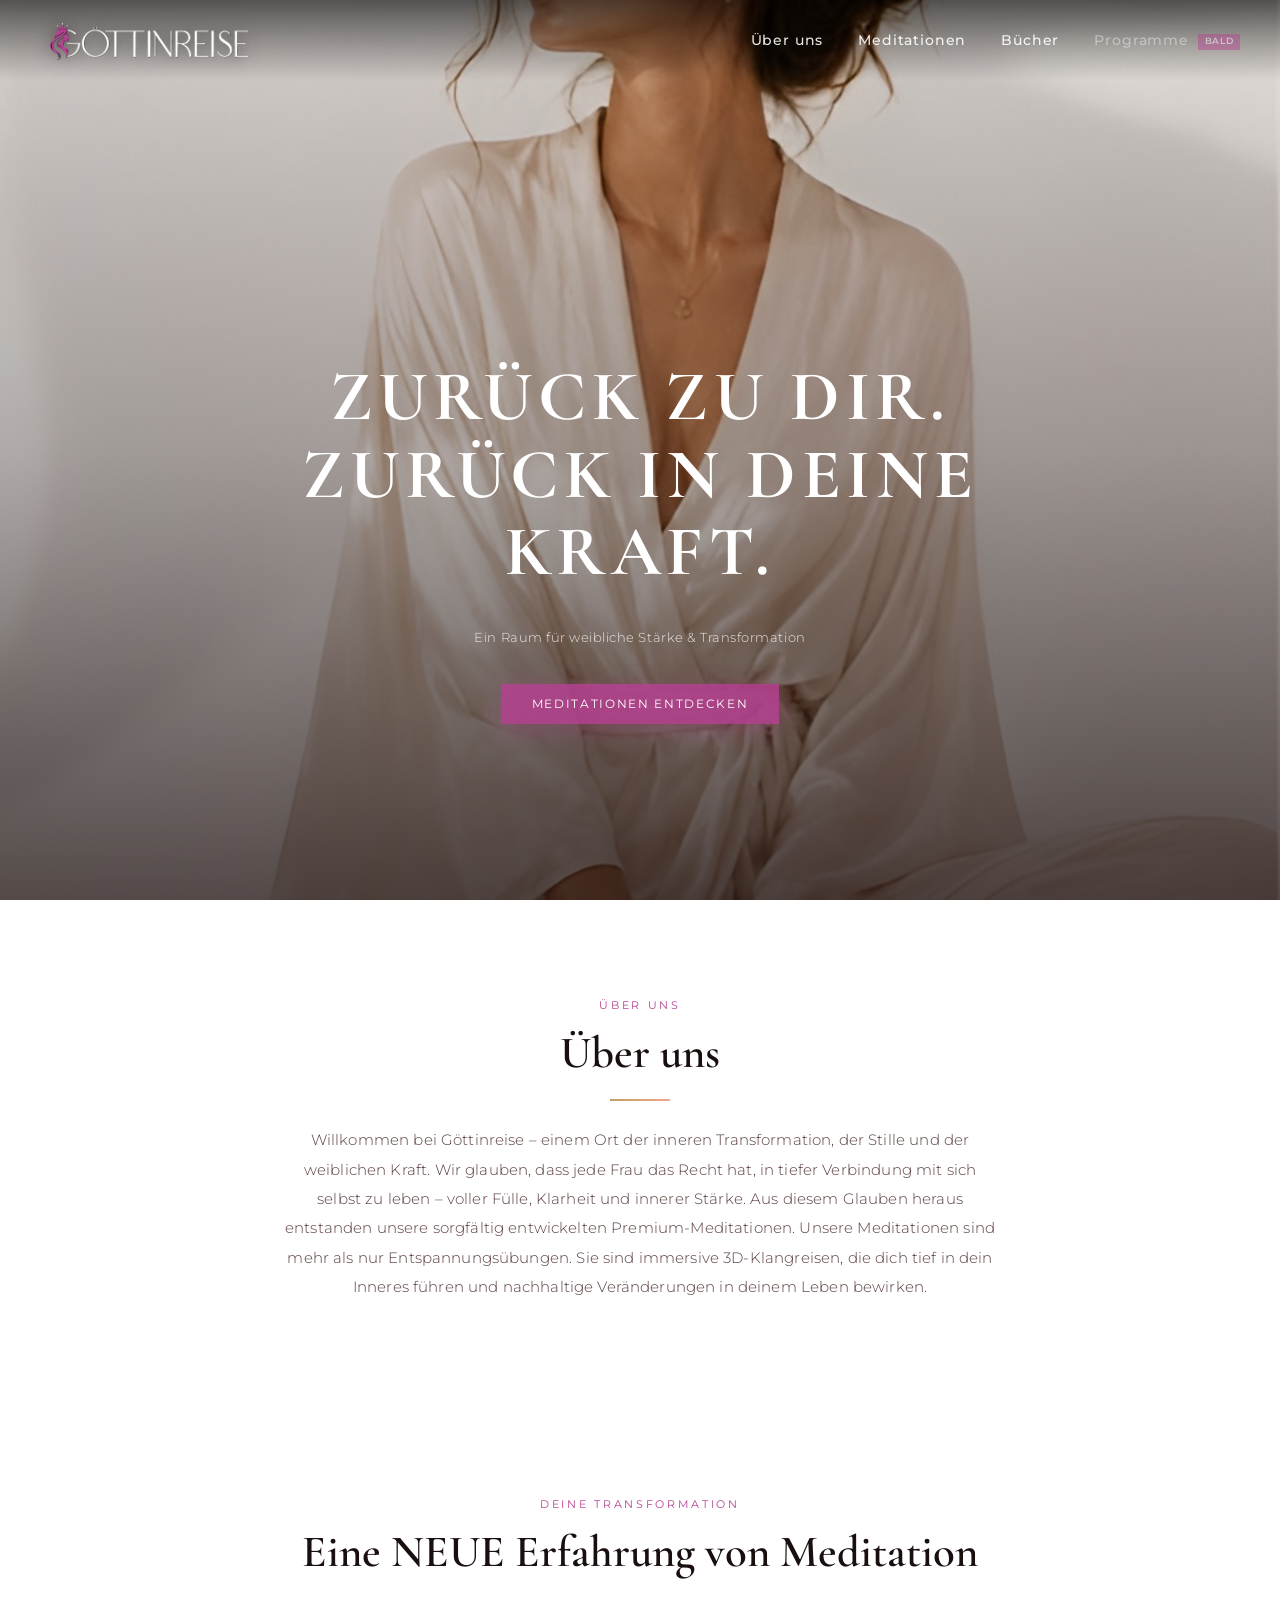
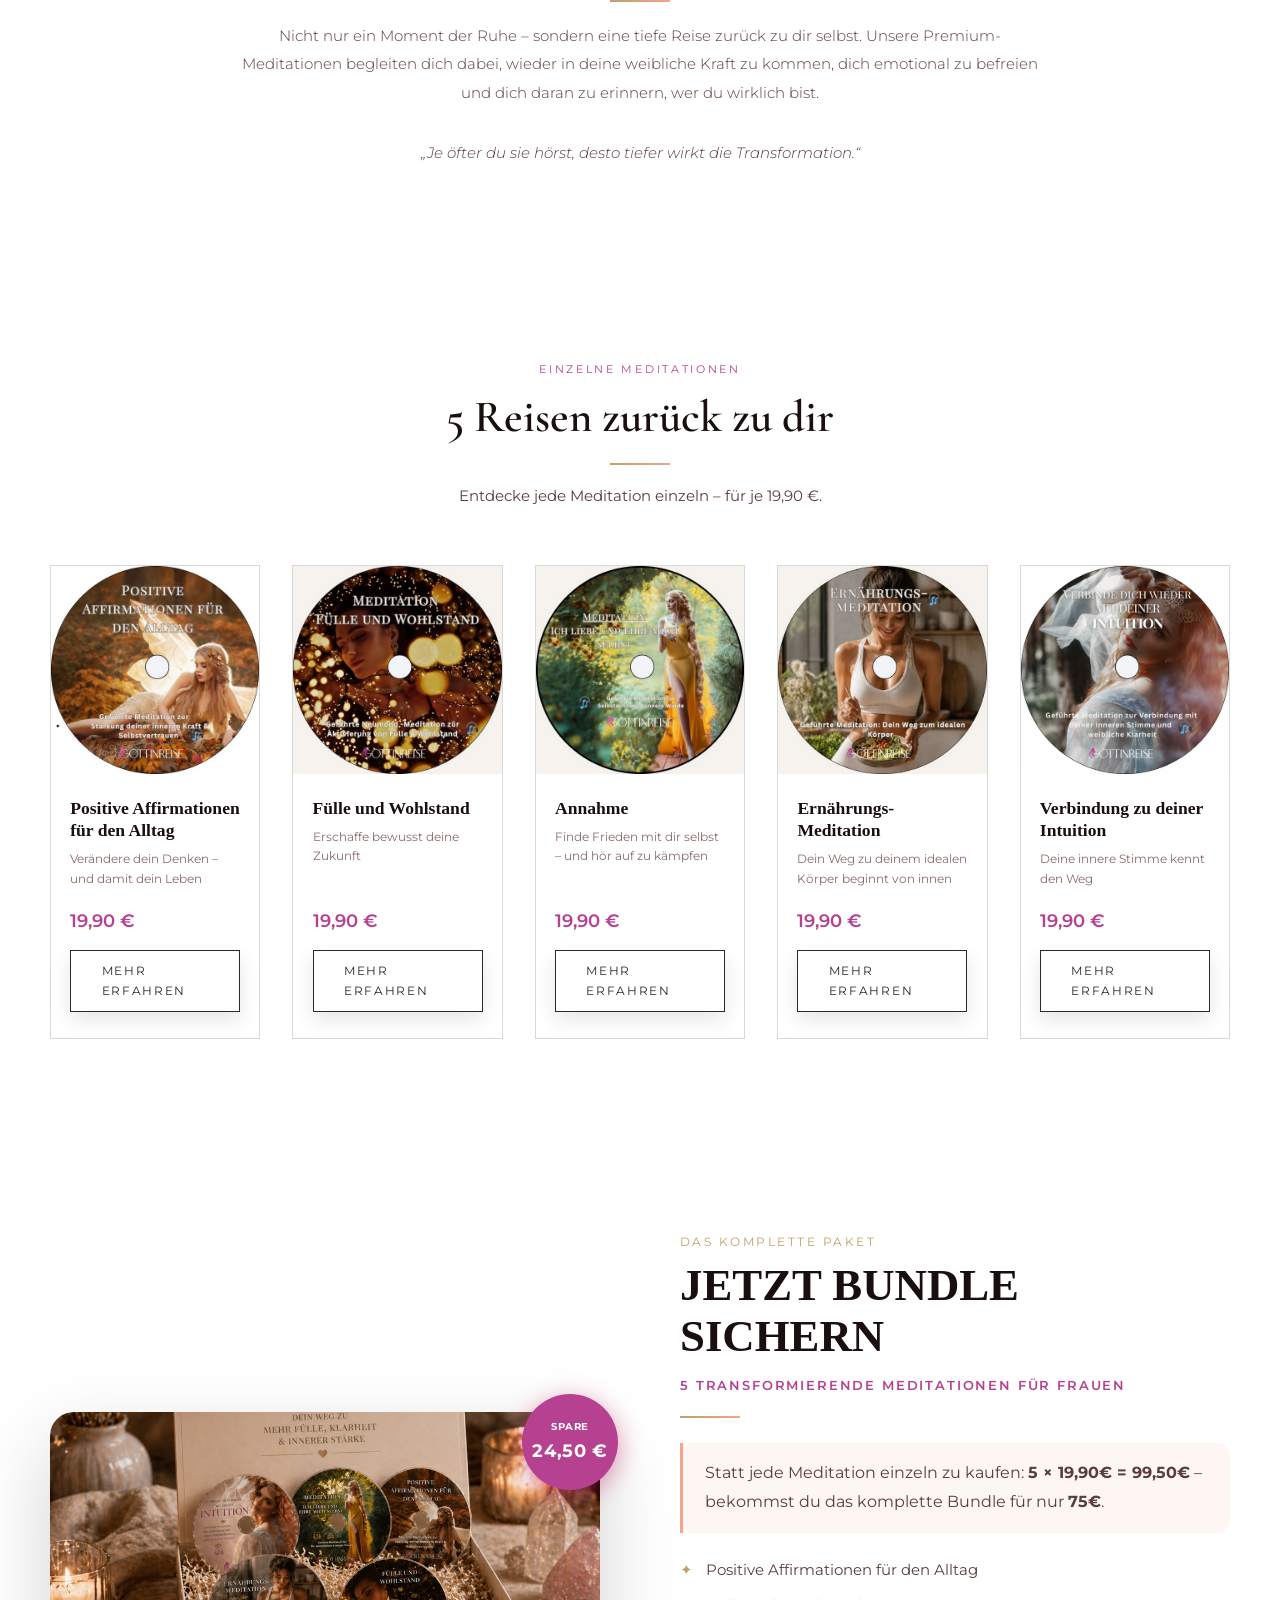
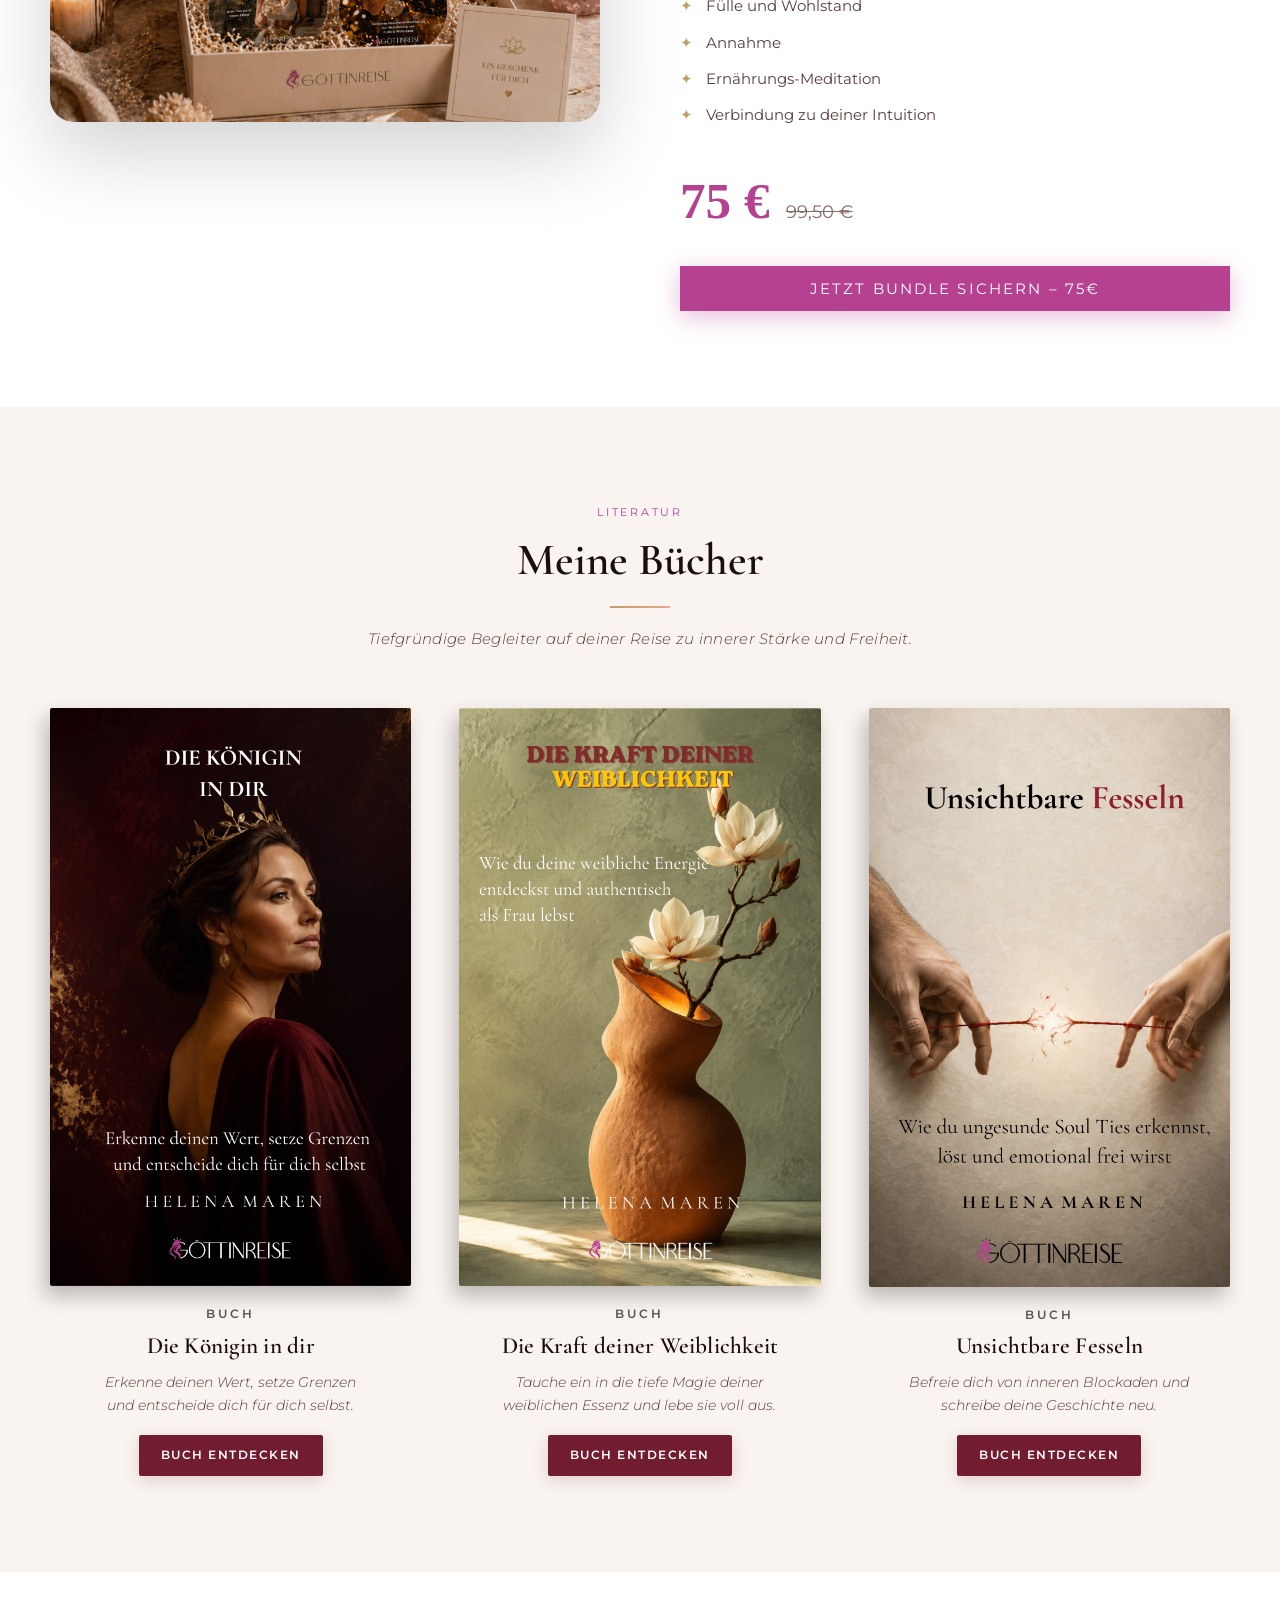
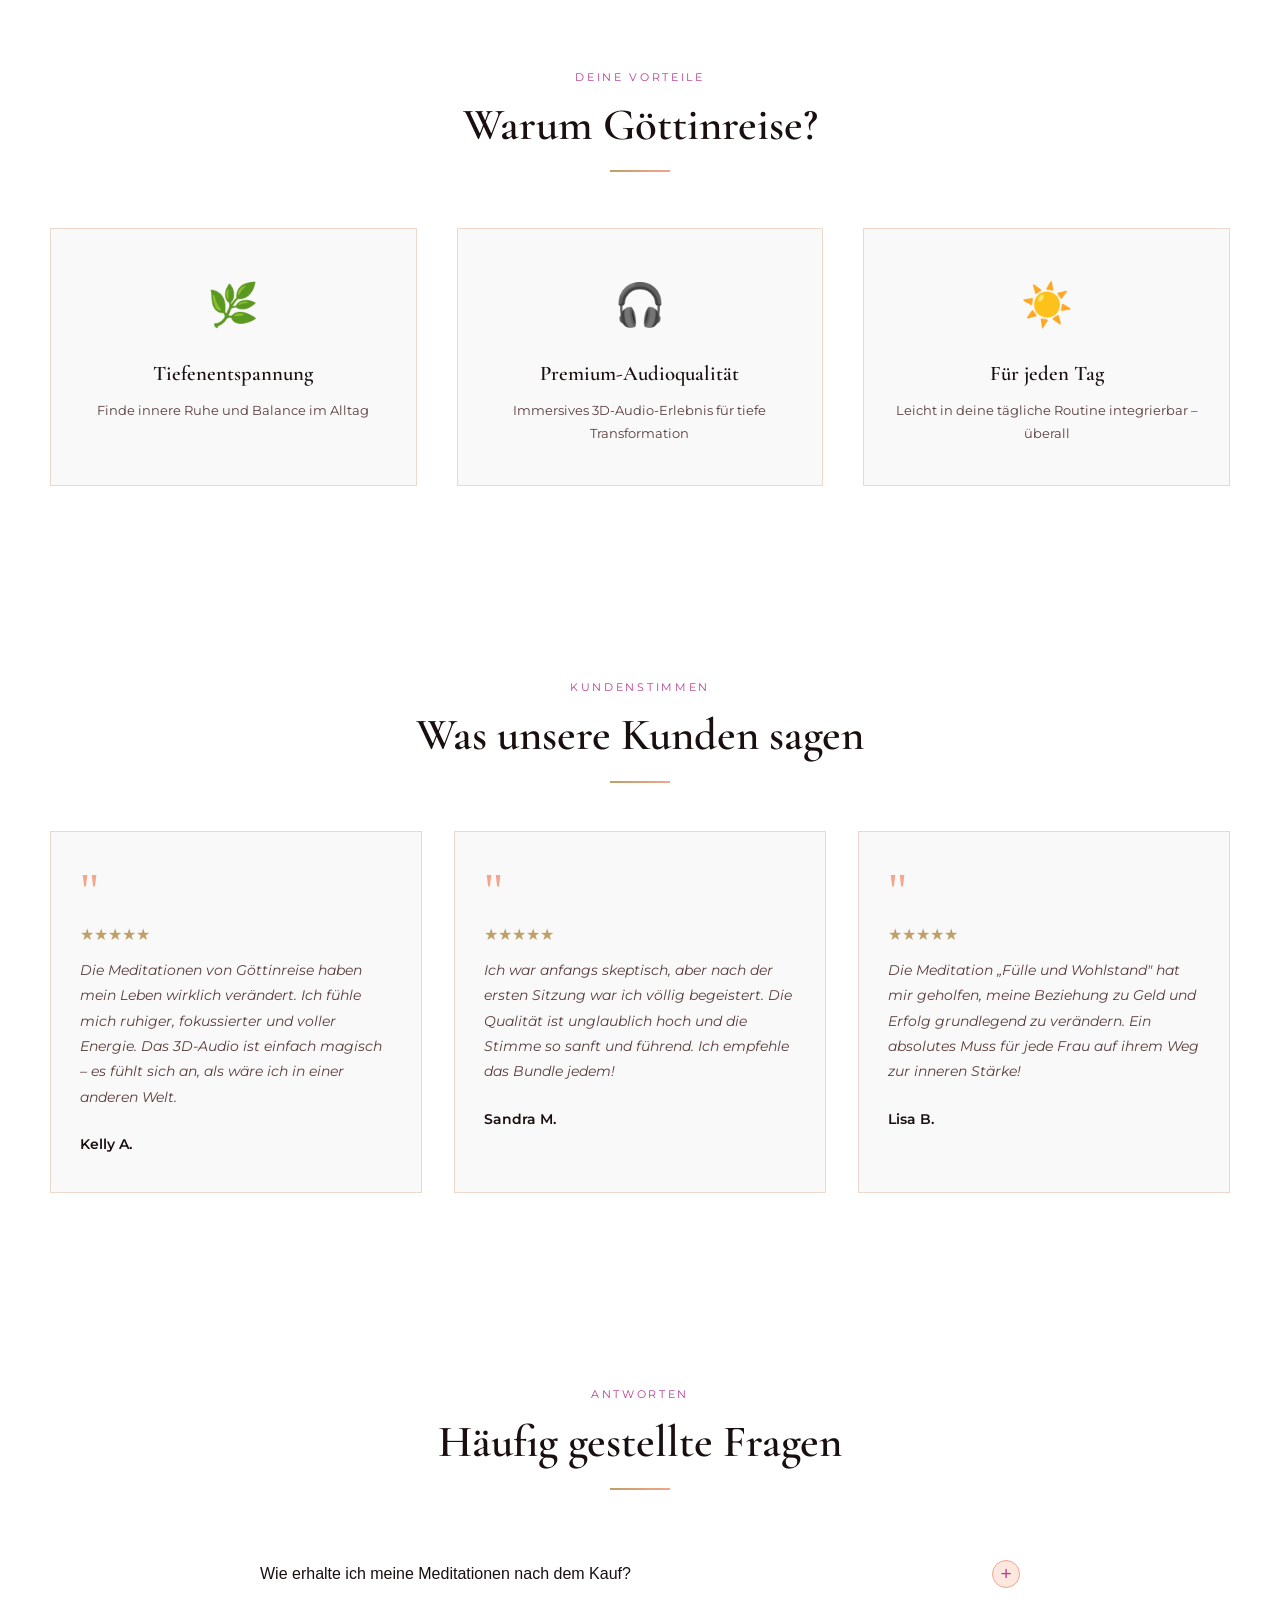
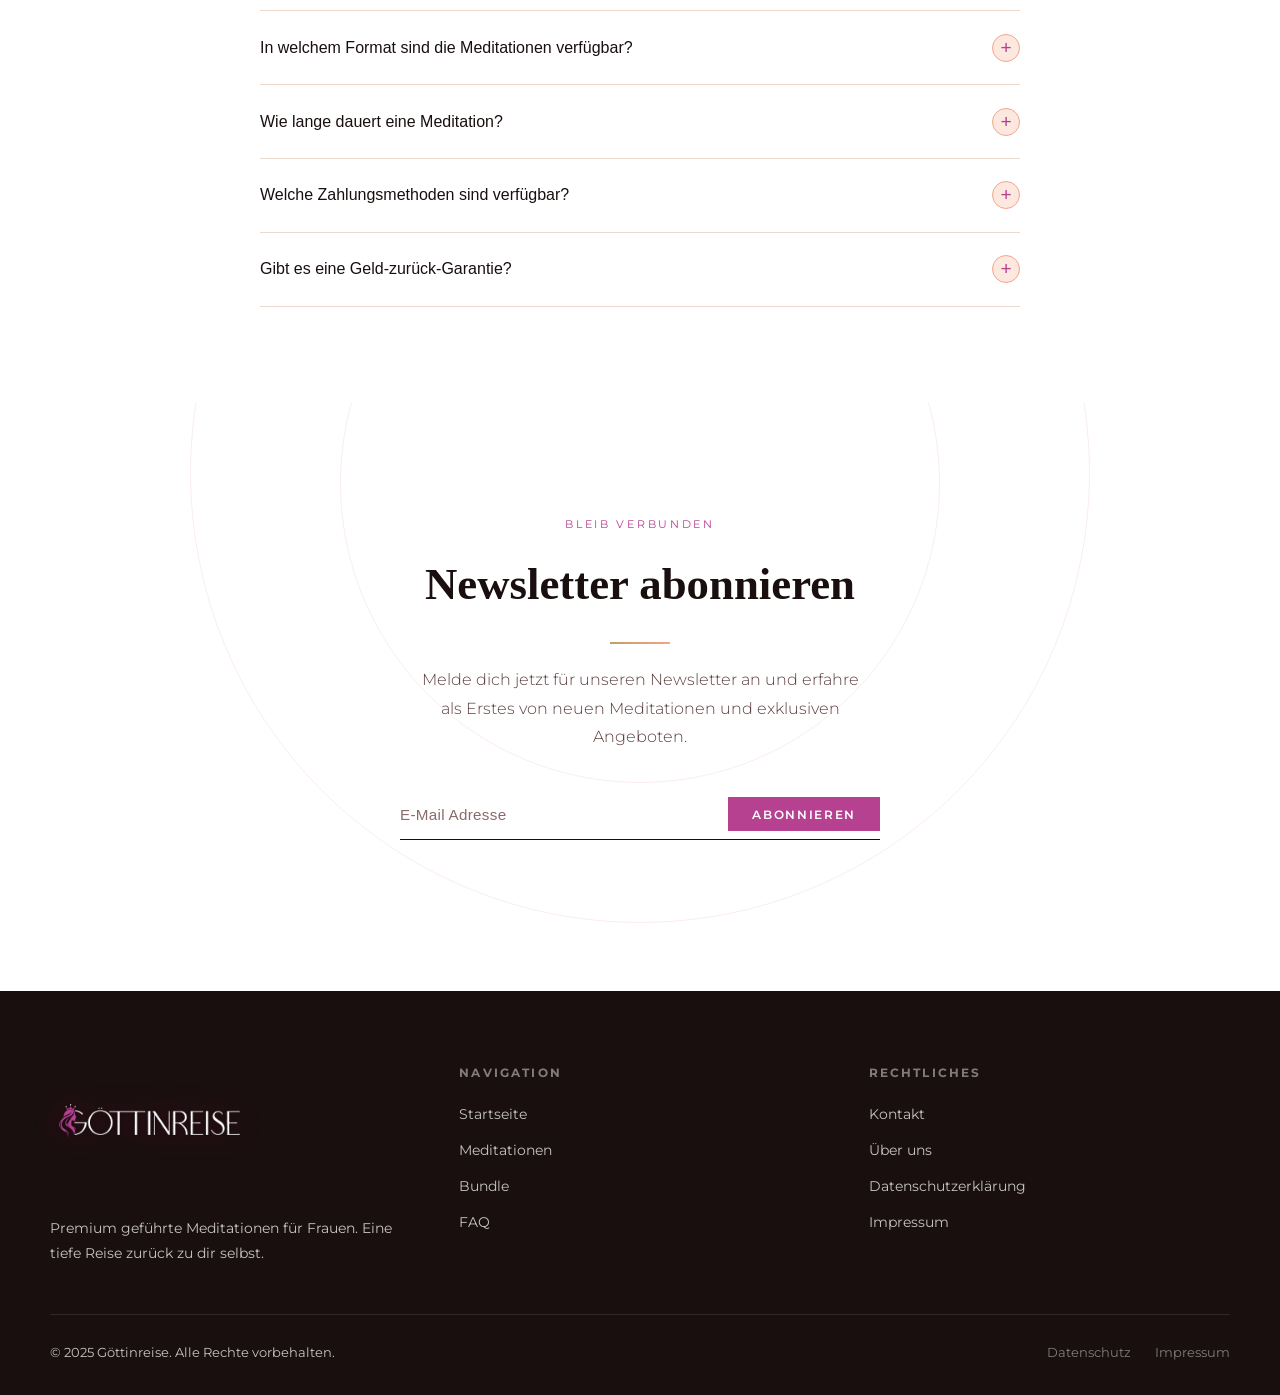
==== commit 63264915: "fixed emoji placeholders" ====
--- a/index.html
+++ b/index.html
@@ -58,7 +58,6 @@
   <!-- BRAND INTRO -->
   <section class="brand-intro" id="about">
     <div class="section-inner brand-intro-inner reveal">
-      <div class="brand-intro-icon">🪷</div>
       <span class="eyebrow">Deine Transformation</span>
       <h2 class="section-title center" style="margin-bottom:1.4rem;">Eine NEUE Erfahrung von Meditation</h2>
       <div class="divider center"></div>
